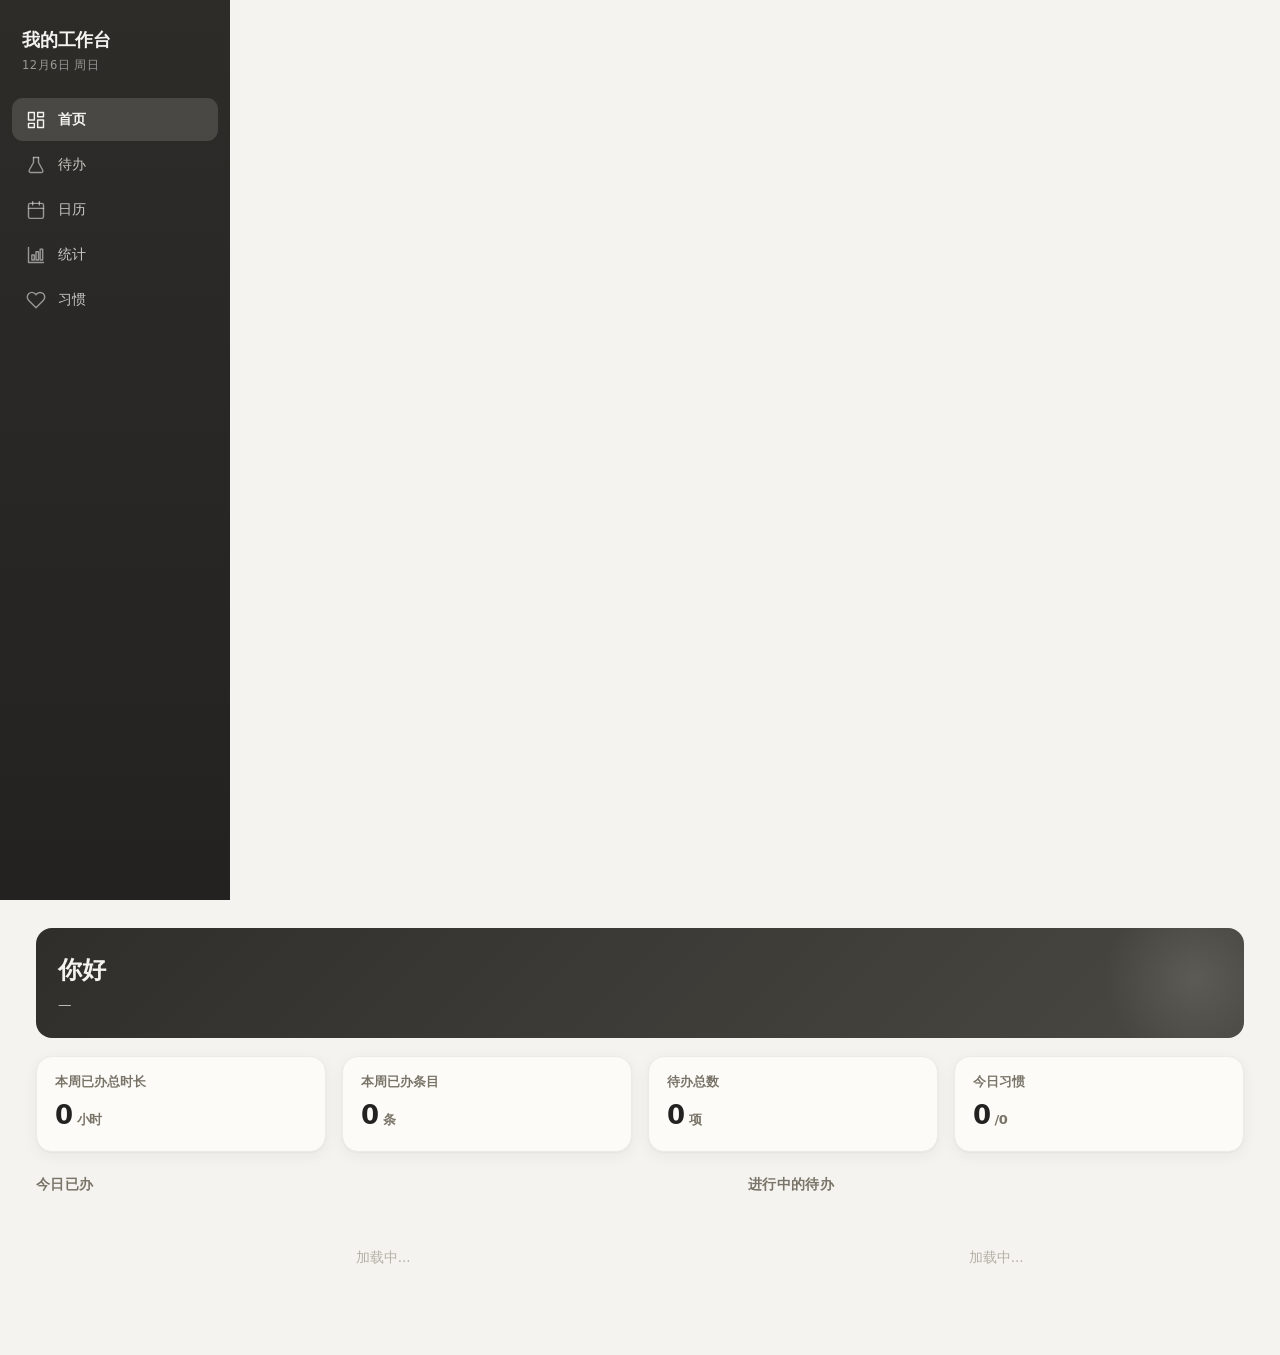
==== static/index.html @ fc443879 "feat: 个人工作台网站搭建 Co-authored-by: traeagent <traeagent@users.noreply.github.com>" ====
<!DOCTYPE html>
<html lang="zh">
<head>
<meta charset="UTF-8" />
<meta name="viewport" content="width=device-width, initial-scale=1.0, maximum-scale=1.0, user-scalable=no" />
<title>首页 · 我的工作台</title>
<link rel="stylesheet" href="style.css" />
</head>
<body>
<div class="layout" id="layout"></div>
<nav class="tabbar" id="tabbar"></nav>
<div class="main">
  <div class="greet">
    <h2 id="greet">你好</h2>
    <p id="greetSub">—</p>
  </div>
  <div class="stat-grid">
    <div class="card stat-card"><div class="label">本周已办总时长</div><div class="val" id="statWeekTime">0<small>小时</small></div></div>
    <div class="card stat-card"><div class="label">本周已办条目</div><div class="val" id="statWeekCount">0<small>条</small></div></div>
    <div class="card stat-card"><div class="label">待办总数</div><div class="val" id="statTodoTotal">0<small>项</small></div></div>
    <div class="card stat-card"><div class="label">今日习惯</div><div class="val" id="statHabitToday">0<small>/0</small></div></div>
  </div>
  <div class="dash-row">
    <div class="dash-col">
      <h3>今日已办</h3>
      <div class="mini-list" id="dashTodayDone"><div class="tree-empty">加载中...</div></div>
    </div>
    <div class="dash-col">
      <h3>进行中的待办</h3>
      <div class="mini-list" id="dashOngoing"><div class="tree-empty">加载中...</div></div>
    </div>
  </div>
</div>
<script src="common.js"></script>
<script>
document.getElementById('layout').innerHTML = renderNav('index');
document.getElementById('tabbar').innerHTML = NAV_ITEMS.map(it =>
  `<a class="tab-item ${it.id==='index'?'active':''}" href="${it.href}">${it.icon}<span>${it.label}</span></a>`
).join('');

let todos = [], dones = [], habits = [];

async function load() {
  [todos, dones, habits] = await Promise.all([API.todos(), API.dones(), API.habits()]);
  render();
}

function render() {
  const now = new Date();
  document.getElementById('greet').textContent = greeting() + '，开始今天的工作吧';
  document.getElementById('greetSub').textContent = `${now.getFullYear()}年${now.getMonth()+1}月${now.getDate()}日 · 周${['日','一','二','三','四','五','六'][now.getDay()]}`;

  const today = fmtDate(now);
  const todayDones = dones.filter(d => d.date === today);

  const ws = startOfWeek(now);
  const weekDones = dones.filter(d => {
    const dt = new Date(d.date);
    return dt >= ws && dt < new Date(ws.getTime()+7*86400000);
  });
  const weekMin = weekDones.reduce((s,d)=>s+durationMin(d.start_time,d.end_time), 0);

  document.getElementById('statWeekTime').innerHTML = `${(weekMin/60).toFixed(1)}<small>小时</small>`;
  document.getElementById('statWeekCount').innerHTML = `${weekDones.length}<small>条</small>`;
  document.getElementById('statTodoTotal').innerHTML = `${todos.length}<small>项</small>`;

  const todayHabit = habits.filter(h => {
    const r = h.records.find(r => r.date === today);
    return r && (h.type === 'check' ? r.value : r.value > 0);
  }).length;
  document.getElementById('statHabitToday').innerHTML = `${todayHabit}<small>/${habits.length}</small>`;

  const tdList = document.getElementById('dashTodayDone');
  if (todayDones.length === 0) {
    tdList.innerHTML = '<div class="tree-empty">今天还没有记录</div>';
  } else {
    tdList.innerHTML = todayDones.map(d => {
      const color = d.todo_id ? todoColor(todos, d.todo_id) : 'var(--module-3)';
      return `<div class="mini-item"><span class="dot" style="background:${color}"></span><span class="txt">${esc(d.title)}</span><span class="time">${d.start_time}-${d.end_time}</span></div>`;
    }).join('');
  }

  const ongoing = todos.filter(t => !t.done && !t.parent_id).slice(0, 6);
  const ogList = document.getElementById('dashOngoing');
  if (ongoing.length === 0) {
    ogList.innerHTML = '<div class="tree-empty">暂无进行中的待办</div>';
  } else {
    ogList.innerHTML = ongoing.map(t => {
      const mins = todoTime(todos, dones, t.id);
      const cnt = todoDoneCount(todos, dones, t.id);
      return `<div class="mini-item"><span class="dot" style="background:${todoColor(todos,t.id)}"></span><span class="txt">${esc(t.title)}</span><span class="time">${cnt}条 · ${fmtMin(mins)}</span></div>`;
    }).join('');
  }
}

load();
</script>
</body>
</html>
---- static/style.css ----
/* ============================================================
   个人工作台 · 共享样式（移动优先 + 桌面侧栏）
   ============================================================ */
:root {
  --page-bg: #f4f3f0;
  --surface-card: #fcfbf8;
  --surface-nested: #f7f6f1;
  --border: #ecebe5;
  --border-input: #e0ded6;
  --text: #232220;
  --text-secondary: #7a7468;
  --text-tertiary: #b6b1a6;
  --accent: #2f2e2b;
  --accent-muted: #efeee8;
  --on-accent: #f4f3f0;
  --module-1: #6f8f6a;
  --module-2: #5f7a99;
  --module-3: #bd8a4e;
  --module-4: #b5715a;
  --module-5: #7d7195;
  --danger: #c25d4f;
  --danger-muted: #f6ece9;
  --drawer-bg: #232220;
  --drawer-bg-top: #2d2c29;
  --drawer-text: #f4f3f0;
  --drawer-text-mute: rgba(244,243,240,.55);
  --drawer-hover: rgba(244,243,240,.08);
  --drawer-active: rgba(244,243,240,.14);
  --radius-control: 8px;
  --radius-tile: 12px;
  --radius-card: 16px;
  --radius-sheet: 22px;
  --shadow-card: 0 1px 2px rgba(35,34,32,.04), 0 4px 16px rgba(35,34,32,.05);
  --shadow-overlay: 0 10px 28px rgba(35,34,32,.12);
  --font: -apple-system, "PingFang SC", "Microsoft YaHei", system-ui, sans-serif;
  --tabbar-h: 62px;
}
* { box-sizing: border-box; margin: 0; padding: 0; }
html, body { height: 100%; }
body {
  background: var(--page-bg); color: var(--text); font-family: var(--font);
  font-size: 14px; line-height: 1.5; -webkit-font-smoothing: antialiased;
  padding-bottom: var(--tabbar-h);
}
button { font-family: inherit; cursor: pointer; border: none; background: none; color: inherit; }
input, textarea, select { font-family: inherit; font-size: 14px; color: var(--text); }
textarea { resize: vertical; }
svg { display: block; }
.hidden { display: none !important; }

/* ---------- Desktop sidebar (≥900px) ---------- */
.sidebar {
  display: none;
  background: linear-gradient(180deg, var(--drawer-bg-top), var(--drawer-bg));
  color: var(--drawer-text);
}
@media (min-width: 900px) {
  body { padding-bottom: 0; }
  .layout { display: flex; min-height: 100vh; }
  .sidebar {
    display: flex; flex-direction: column; width: 230px; flex-shrink: 0;
    position: sticky; top: 0; height: 100vh;
  }
  .main { flex: 1; min-width: 0; }
}

.brand { padding: 26px 22px 18px; }
.brand h1 { font-size: 18px; font-weight: 800; letter-spacing: -.01em; }
.brand p { font-size: 11.5px; opacity: .55; margin-top: 4px; letter-spacing: .04em; }
.nav { flex: 1; overflow-y: auto; padding: 6px 12px 16px; }
.nav-item {
  display: flex; align-items: center; gap: 12px; padding: 11px 14px; border-radius: 11px;
  cursor: pointer; font-size: 14px; font-weight: 500; color: rgba(244,243,240,.78);
  transition: background .15s; margin-bottom: 2px; text-decoration: none;
}
.nav-item:hover { background: var(--drawer-hover); }
.nav-item.active { background: var(--drawer-active); color: var(--drawer-text); font-weight: 700; }
.nav-item svg { color: var(--drawer-text-mute); flex-shrink: 0; }
.nav-item.active svg { color: var(--drawer-text); }

/* ---------- Mobile top bar ---------- */
.topbar {
  display: flex; align-items: center; padding: 14px 18px; background: var(--surface-card);
  border-bottom: 1px solid var(--border); position: sticky; top: 0; z-index: 10;
}
.topbar h1 { font-size: 17px; font-weight: 800; }
.topbar .date { margin-left: auto; font-size: 12.5px; color: var(--text-secondary); }
@media (min-width: 900px) { .topbar { display: none; } }

/* ---------- Mobile bottom tab bar ---------- */
.tabbar {
  position: fixed; bottom: 0; left: 0; right: 0; height: var(--tabbar-h);
  background: var(--surface-card); border-top: 1px solid var(--border);
  display: flex; justify-content: space-around; align-items: center; z-index: 50;
  padding-bottom: env(safe-area-inset-bottom, 0);
}
@media (min-width: 900px) { .tabbar { display: none; } }
.tab-item {
  display: flex; flex-direction: column; align-items: center; gap: 3px;
  color: var(--text-tertiary); text-decoration: none; font-size: 10.5px; font-weight: 600;
  flex: 1; padding: 8px 0;
}
.tab-item.active { color: var(--accent); }
.tab-item svg { width: 22px; height: 22px; }

/* ---------- Main content ---------- */
.main { padding: 18px 16px 24px; }
@media (min-width: 900px) { .main { padding: 28px 36px 48px; } }
.page-head { margin-bottom: 18px; }
@media (min-width: 900px) { .page-head { display: flex; align-items: baseline; justify-content: space-between; margin-bottom: 22px; } }
.page-head h2 { font-size: 22px; font-weight: 800; letter-spacing: -.02em; }
.page-head .sub { color: var(--text-secondary); font-size: 13px; margin-top: 2px; }

/* ---------- Cards & buttons ---------- */
.card { background: var(--surface-card); border: 1px solid var(--border); border-radius: var(--radius-card); box-shadow: var(--shadow-card); }
.btn {
  display: inline-flex; align-items: center; gap: 6px; padding: 9px 15px; border-radius: var(--radius-tile);
  font-size: 13.5px; font-weight: 600; border: 1px solid var(--border-input); background: var(--surface-card);
  color: var(--text); transition: background .15s;
}
.btn:hover { background: var(--surface-nested); }
.btn.primary { background: var(--accent); color: var(--on-accent); border-color: var(--accent); }
.btn.primary:hover { opacity: .92; }
.btn.ghost { background: transparent; border-color: transparent; }
.btn.ghost:hover { background: var(--surface-nested); }
.btn.danger { color: var(--danger); border-color: transparent; }
.btn.danger:hover { background: var(--danger-muted); }
.btn.sm { padding: 6px 10px; font-size: 12.5px; }
.btn.block { width: 100%; justify-content: center; }
.icon-btn {
  width: 30px; height: 30px; border-radius: 8px; display: grid; place-items: center;
  color: var(--text-secondary); transition: background .15s;
}
.icon-btn:hover { background: var(--surface-nested); color: var(--text); }

input[type="text"], input[type="number"], input[type="time"], input[type="date"], select, textarea {
  width: 100%; padding: 10px 12px; border: 1px solid var(--border-input); border-radius: var(--radius-tile);
  background: var(--surface-card); outline: none; transition: border-color .15s;
}
input:focus, textarea:focus, select:focus { border-color: var(--accent); }
textarea { min-height: 72px; line-height: 1.55; }
label { display: block; font-size: 12.5px; color: var(--text-secondary); font-weight: 600; margin-bottom: 6px; }
.field { margin-bottom: 14px; }

/* ---------- Modal ---------- */
.modal-mask {
  position: fixed; inset: 0; background: rgba(35,34,32,.42); z-index: 100;
  display: none; align-items: flex-end; justify-content: center;
}
.modal-mask.show { display: flex; animation: fade .2s ease; }
@media (min-width: 900px) { .modal-mask { align-items: center; padding: 20px; } }
.modal {
  background: var(--surface-card); border-radius: var(--radius-sheet) var(--radius-sheet) 0 0;
  box-shadow: var(--shadow-overlay); width: 100%; max-width: 560px;
  max-height: 86vh; overflow-y: auto; padding: 20px 18px 22px;
}
@media (min-width: 900px) { .modal { border-radius: var(--radius-sheet); } }
.modal h3 { font-size: 17px; font-weight: 800; margin-bottom: 16px; }
.modal-foot { display: flex; justify-content: flex-end; gap: 10px; margin-top: 8px; }
@keyframes fade { from { opacity: 0; } to { opacity: 1; } }

/* ---------- Toast ---------- */
.toast {
  position: fixed; bottom: calc(var(--tabbar-h) + 16px); left: 50%; transform: translateX(-50%);
  background: var(--accent); color: var(--on-accent); padding: 10px 18px; border-radius: var(--radius-tile);
  font-size: 13.5px; box-shadow: var(--shadow-overlay); z-index: 200; opacity: 0;
  transition: opacity .2s; pointer-events: none;
}
.toast.show { opacity: 1; }

/* ---------- Scrollbar ---------- */
::-webkit-scrollbar { width: 8px; height: 8px; }
::-webkit-scrollbar-thumb { background: var(--border-input); border-radius: 8px; }
::-webkit-scrollbar-thumb:hover { background: var(--text-tertiary); }

/* ============================================================
   DASHBOARD
   ============================================================ */
.greet {
  background: linear-gradient(135deg, var(--accent) 0%, #4a4842 100%); color: var(--on-accent);
  border-radius: var(--radius-card); padding: 24px 22px; margin-bottom: 18px; position: relative; overflow: hidden;
}
.greet::after {
  content: ""; position: absolute; right: -40px; top: -40px; width: 180px; height: 180px;
  background: radial-gradient(circle, rgba(244,243,240,.12), transparent 70%);
}
.greet h2 { font-size: 24px; font-weight: 800; }
.greet p { opacity: .7; margin-top: 6px; font-size: 13.5px; }
.stat-grid { display: grid; grid-template-columns: repeat(2, 1fr); gap: 12px; margin-bottom: 18px; }
@media (min-width: 900px) { .stat-grid { grid-template-columns: repeat(4, 1fr); gap: 16px; margin-bottom: 22px; } }
.stat-card { padding: 16px 18px; }
.stat-card .label { font-size: 12.5px; color: var(--text-secondary); font-weight: 600; }
.stat-card .val { font-size: 26px; font-weight: 800; margin-top: 4px; letter-spacing: -.02em; }
.stat-card .val small { font-size: 13px; color: var(--text-secondary); font-weight: 600; margin-left: 4px; }
.dash-row { display: flex; flex-direction: column; gap: 16px; }
@media (min-width: 900px) { .dash-row { display: grid; grid-template-columns: 1.4fr 1fr; gap: 18px; } }
.dash-col h3 { font-size: 14px; font-weight: 700; margin-bottom: 12px; color: var(--text-secondary); letter-spacing: .02em; }
.mini-list { display: flex; flex-direction: column; gap: 8px; }
.mini-item {
  display: flex; align-items: center; gap: 10px; padding: 10px 12px; border-radius: var(--radius-tile);
  background: var(--surface-nested); font-size: 13.5px;
}
.mini-item .dot { width: 8px; height: 8px; border-radius: 50%; flex-shrink: 0; }
.mini-item .time { margin-left: auto; color: var(--text-tertiary); font-size: 12px; flex-shrink: 0; }
.mini-item .txt { flex: 1; min-width: 0; overflow: hidden; text-overflow: ellipsis; white-space: nowrap; }

/* ============================================================
   TODOS (mind map tree)
   ============================================================ */
.todo-toolbar { display: flex; gap: 10px; margin-bottom: 16px; flex-wrap: wrap; }
.tree { padding: 4px 0; }
.tnode { padding: 3px 0; }
.tnode-row { display: flex; align-items: center; gap: 6px; padding: 5px 4px; border-radius: var(--radius-tile); }
.tnode-row:hover { background: var(--surface-nested); }
.caret { width: 22px; height: 22px; flex-shrink: 0; display: grid; place-items: center; border-radius: 6px; color: var(--text-tertiary); }
.caret.has-child:hover { background: var(--border); color: var(--text); cursor: pointer; }
.caret svg { transition: transform .18s; }
.caret.open svg { transform: rotate(90deg); }
.cb {
  width: 18px; height: 18px; border-radius: 6px; border: 1.5px solid var(--border-input); flex-shrink: 0;
  display: grid; place-items: center; cursor: pointer; transition: all .15s;
}
.cb:hover { border-color: var(--accent); }
.cb.checked { background: var(--module-1); border-color: var(--module-1); }
.cb.checked svg { color: #fff; }
.t-title {
  font-size: 14px; font-weight: 500; cursor: pointer; padding: 3px 5px; border-radius: 6px;
  white-space: nowrap; overflow: hidden; text-overflow: ellipsis; flex: 1; min-width: 0;
}
.t-title.done { text-decoration: line-through; color: var(--text-tertiary); }
.t-title:hover { background: var(--surface-nested); }
.t-title[contenteditable="true"] { outline: 2px solid var(--accent); background: var(--surface-card); white-space: normal; }
.t-meta { display: flex; align-items: center; gap: 5px; flex-shrink: 0; }
.chip {
  font-size: 11px; padding: 2px 7px; border-radius: 20px; background: var(--surface-nested);
  color: var(--text-secondary); font-weight: 600; white-space: nowrap;
}
.chip.time { color: var(--module-2); }
.chip.note { color: var(--module-5); }
.t-actions { display: flex; gap: 1px; opacity: 0; transition: opacity .15s; }
@media (max-width: 899px) { .t-actions { opacity: 1; } }
.tnode-row:hover .t-actions { opacity: 1; }
.tree-children { margin-left: 18px; border-left: 1.5px dashed var(--border); padding-left: 6px; }
.tree-empty { text-align: center; color: var(--text-tertiary); padding: 40px 20px; font-size: 13.5px; }

/* ============================================================
   CALENDAR
   ============================================================ */
.cal-head { display: flex; align-items: center; justify-content: space-between; margin-bottom: 14px; }
.cal-head h3 { font-size: 17px; font-weight: 800; }
.cal-nav { display: flex; gap: 6px; }
.cal-grid { display: grid; grid-template-columns: repeat(7, 1fr); gap: 3px; }
@media (min-width: 600px) { .cal-grid { gap: 6px; } }
.cal-dow { text-align: center; font-size: 11px; font-weight: 700; color: var(--text-tertiary); padding: 6px 0; }
.cal-cell {
  background: var(--surface-card); border: 1px solid var(--border); border-radius: var(--radius-control);
  min-height: 64px; padding: 4px; cursor: pointer; transition: all .15s; display: flex; flex-direction: column; gap: 2px;
}
@media (min-width: 600px) { .cal-cell { min-height: 100px; padding: 6px; gap: 3px; border-radius: var(--radius-tile); } }
.cal-cell:hover { border-color: var(--accent); box-shadow: var(--shadow-card); }
.cal-cell.other { opacity: .35; }
.cal-cell.today { border-color: var(--accent); border-width: 1.5px; }
.cal-num { font-size: 11px; font-weight: 700; color: var(--text-secondary); }
@media (min-width: 600px) { .cal-num { font-size: 12.5px; } }
.cal-cell.today .cal-num { color: var(--accent); }
.cal-block {
  font-size: 10px; padding: 1px 5px; border-radius: 4px; background: var(--surface-nested); color: var(--text);
  white-space: nowrap; overflow: hidden; text-overflow: ellipsis; border-left: 3px solid var(--module-2);
}
@media (min-width: 600px) { .cal-block { font-size: 11px; padding: 2px 6px; border-radius: 5px; } }
.cal-block.more { background: var(--surface-nested); color: var(--text-secondary); }
.cal-legend { display: flex; gap: 12px; flex-wrap: wrap; margin-top: 14px; }
.cal-legend .lg { display: flex; align-items: center; gap: 6px; font-size: 11.5px; color: var(--text-secondary); }
.cal-legend .sw { width: 10px; height: 10px; border-radius: 3px; }

/* day detail */
.day-records { display: flex; flex-direction: column; gap: 10px; margin-bottom: 16px; }
.day-rec {
  display: flex; align-items: flex-start; gap: 10px; padding: 12px; border-radius: var(--radius-tile);
  background: var(--surface-nested);
}
.day-rec .bar { width: 4px; align-self: stretch; border-radius: 4px; flex-shrink: 0; }
.day-rec .rbody { flex: 1; min-width: 0; }
.day-rec .rtitle { font-weight: 700; font-size: 14px; }
.day-rec .rmeta { font-size: 12px; color: var(--text-secondary); margin-top: 2px; }
.day-rec .rnote { font-size: 13px; color: var(--text); margin-top: 6px; white-space: pre-wrap; }

/* ============================================================
   STATISTICS
   ============================================================ */
.stat-toolbar { display: flex; align-items: center; gap: 10px; margin-bottom: 16px; flex-wrap: wrap; }
.week-total { font-size: 14px; }
.week-total b { font-size: 20px; color: var(--module-2); }
.bar-chart {
  display: grid; grid-template-columns: repeat(7, 1fr); gap: 8px; align-items: end;
  height: 140px; padding: 12px; background: var(--surface-nested); border-radius: var(--radius-card);
  margin-bottom: 18px;
}
@media (min-width: 600px) { .bar-chart { height: 160px; gap: 12px; padding: 14px; } }
.bar-col { display: flex; flex-direction: column; align-items: center; gap: 8px; height: 100%; justify-content: flex-end; }
.bar-wrap { flex: 1; width: 100%; display: flex; align-items: flex-end; justify-content: center; }
.bar {
  width: 22px; background: var(--module-2); border-radius: 5px 5px 0 0; min-height: 2px;
  transition: height .3s ease; position: relative;
}
@media (min-width: 600px) { .bar { width: 28px; border-radius: 6px 6px 0 0; } }
.bar .tv { position: absolute; top: -18px; left: 50%; transform: translateX(-50%); font-size: 10px; color: var(--text-secondary); font-weight: 600; white-space: nowrap; }
.bar-col .dl { font-size: 11px; color: var(--text-secondary); font-weight: 600; text-align: center; line-height: 1.2; }
.stat-sections { display: flex; flex-direction: column; gap: 14px; }
@media (min-width: 900px) { .stat-sections { display: grid; grid-template-columns: 1fr 1fr; gap: 18px; } }
.stat-section { padding: 16px; }
.stat-section h4 { font-size: 14px; font-weight: 700; margin-bottom: 12px; color: var(--text-secondary); }
.todo-stat-row {
  display: flex; align-items: center; gap: 10px; padding: 9px 0; border-bottom: 1px solid var(--border); cursor: pointer;
}
.todo-stat-row:last-child { border-bottom: none; }
.todo-stat-row:hover { background: var(--surface-nested); }
.todo-stat-row .ts-title { flex: 1; font-size: 13.5px; min-width: 0; overflow: hidden; text-overflow: ellipsis; white-space: nowrap; }
.todo-stat-row .ts-time { font-weight: 700; color: var(--module-2); font-size: 13px; flex-shrink: 0; }
.breakdown { margin-top: 8px; padding-left: 12px; border-left: 2px solid var(--border); display: none; flex-direction: column; gap: 8px; }
.breakdown.show { display: flex; }
.bd-item { font-size: 12.5px; padding: 4px 0; }
.bd-item .bd-date { color: var(--text-secondary); margin-right: 6px; }
.bd-item .bd-time { color: var(--module-2); font-weight: 600; }
.bd-item .bd-note { color: var(--text-secondary); margin-top: 3px; white-space: pre-wrap; }

/* ============================================================
   HABITS
   ============================================================ */
.habit-grid { display: grid; grid-template-columns: 1fr; gap: 14px; }
@media (min-width: 600px) { .habit-grid { grid-template-columns: repeat(auto-fill, minmax(280px, 1fr)); gap: 16px; } }
.habit-card { padding: 18px; }
.habit-top { display: flex; align-items: center; gap: 12px; margin-bottom: 14px; }
.habit-emoji { font-size: 28px; }
.habit-name { font-size: 15px; font-weight: 700; }
.habit-streak { font-size: 12px; color: var(--text-secondary); }
.habit-week { display: grid; grid-template-columns: repeat(7, 1fr); gap: 4px; margin-bottom: 14px; }
.hw-cell {
  aspect-ratio: 1; border-radius: 7px; display: grid; place-items: center; font-size: 10.5px;
  background: var(--surface-nested); color: var(--text-secondary); font-weight: 600;
}
.hw-cell.done { background: var(--module-1); color: #fff; }
.hw-cell.today { outline: 2px solid var(--accent); }
.habit-input { display: flex; align-items: center; gap: 10px; }
.habit-input .val { font-size: 24px; font-weight: 800; color: var(--accent); min-width: 40px; text-align: center; }
.step-btn {
  width: 36px; height: 36px; border-radius: 10px; background: var(--surface-nested); color: var(--text);
  display: grid; place-items: center; font-size: 20px; font-weight: 700; transition: background .15s;
}
.step-btn:hover { background: var(--border-input); }
.check-btn {
  width: 100%; padding: 11px; border-radius: var(--radius-tile); font-weight: 700; font-size: 14px;
  background: var(--surface-nested); color: var(--text-secondary); border: 1.5px solid transparent;
}
.check-btn.checked { background: var(--module-1); color: #fff; }
.habit-foot { display: flex; justify-content: space-between; align-items: center; margin-top: 14px; }
.del-habit { color: var(--text-tertiary); font-size: 12px; }
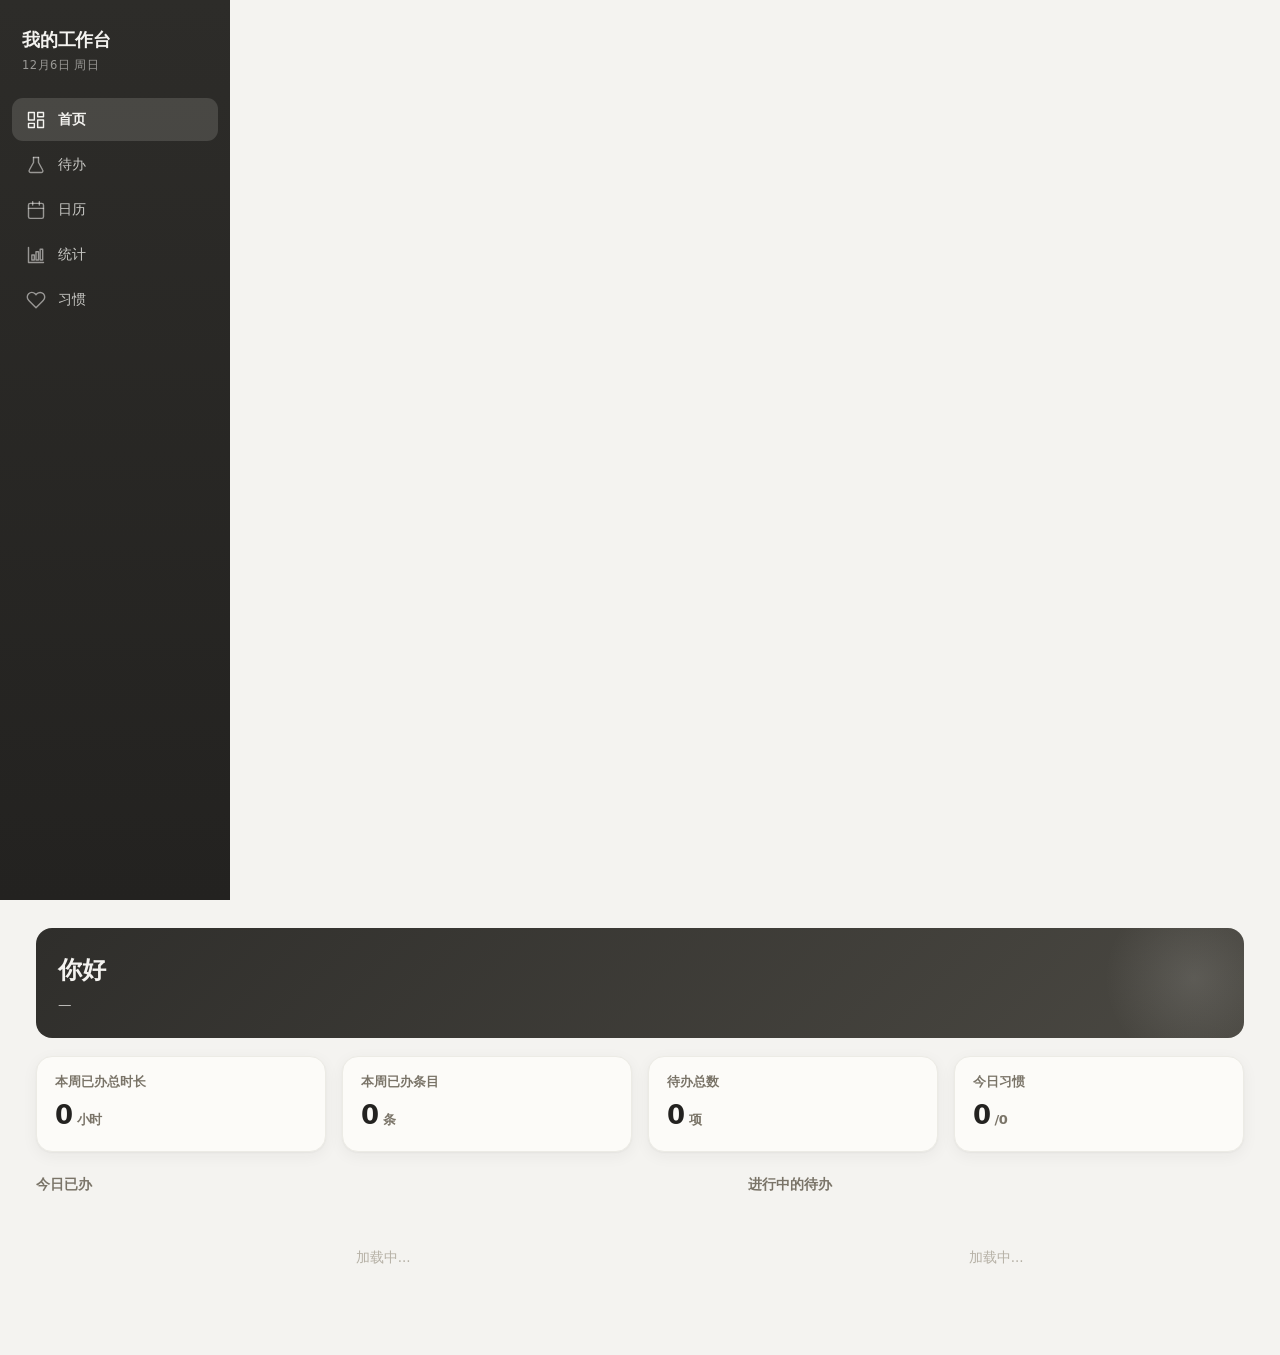
==== commit 20089449: "feat: 个人工作台网站搭建 Co-authored-by: traeagent <traeagent@users.noreply.github.com>" ====
--- a/static/index.html
+++ b/static/index.html
@@ -34,9 +34,7 @@
 <script src="common.js"></script>
 <script>
 document.getElementById('layout').innerHTML = renderNav('index');
-document.getElementById('tabbar').innerHTML = NAV_ITEMS.map(it =>
-  `<a class="tab-item ${it.id==='index'?'active':''}" href="${it.href}">${it.icon}<span>${it.label}</span></a>`
-).join('');
+document.getElementById('tabbar').innerHTML = renderTabbar('index');
 
 let todos = [], dones = [], habits = [];
 
@@ -48,21 +46,17 @@
 function render() {
   const now = new Date();
   document.getElementById('greet').textContent = greeting() + '，开始今天的工作吧';
-  document.getElementById('greetSub').textContent = `${now.getFullYear()}年${now.getMonth()+1}月${now.getDate()}日 · 周${['日','一','二','三','四','五','六'][now.getDay()]}`;
+  document.getElementById('greetSub').textContent = `${now.getFullYear()}年${now.getMonth()+1}月${now.getDate()}日 · 周${DOWS[(now.getDay()+6)%7]}`;
 
   const today = fmtDate(now);
   const todayDones = dones.filter(d => d.date === today);
-
   const ws = startOfWeek(now);
-  const weekDones = dones.filter(d => {
-    const dt = new Date(d.date);
-    return dt >= ws && dt < new Date(ws.getTime()+7*86400000);
-  });
+  const weekDones = dones.filter(d => { const dt = new Date(d.date); return dt >= ws && dt < new Date(ws.getTime()+7*86400000); });
   const weekMin = weekDones.reduce((s,d)=>s+durationMin(d.start_time,d.end_time), 0);
 
   document.getElementById('statWeekTime').innerHTML = `${(weekMin/60).toFixed(1)}<small>小时</small>`;
   document.getElementById('statWeekCount').innerHTML = `${weekDones.length}<small>条</small>`;
-  document.getElementById('statTodoTotal').innerHTML = `${todos.length}<small>项</small>`;
+  document.getElementById('statTodoTotal').innerHTML = `${todos.filter(t=>!t.is_folder).length}<small>项</small>`;
 
   const todayHabit = habits.filter(h => {
     const r = h.records.find(r => r.date === today);
@@ -71,26 +65,34 @@
   document.getElementById('statHabitToday').innerHTML = `${todayHabit}<small>/${habits.length}</small>`;
 
   const tdList = document.getElementById('dashTodayDone');
-  if (todayDones.length === 0) {
-    tdList.innerHTML = '<div class="tree-empty">今天还没有记录</div>';
-  } else {
-    tdList.innerHTML = todayDones.map(d => {
-      const color = d.todo_id ? todoColor(todos, d.todo_id) : 'var(--module-3)';
-      return `<div class="mini-item"><span class="dot" style="background:${color}"></span><span class="txt">${esc(d.title)}</span><span class="time">${d.start_time}-${d.end_time}</span></div>`;
-    }).join('');
-  }
+  tdList.innerHTML = todayDones.length === 0
+    ? '<div class="tree-empty">今天还没有记录</div>'
+    : todayDones.map(d => {
+        const t = getTodo(todos, d.todo_id);
+        const color = t ? todoColor(todos, d.todo_id) : 'var(--module-3)';
+        return `<div class="mini-item" onclick="location.href='calendar.html'"><span class="dot" style="background:${color}"></span><span class="txt">${esc(d.title)}</span><span class="time">${d.start_time ? d.start_time+'-'+d.end_time : '无时间'}</span></div>`;
+      }).join('');
 
-  const ongoing = todos.filter(t => !t.done && !t.parent_id).slice(0, 6);
+  // Show todos that are not done, not folders, with deadline soon or importance high
+  const ongoing = todos.filter(t => !t.done && !t.is_folder).sort((a,b) => {
+    const da = a.deadline ? daysUntil(a.deadline) : 999;
+    const db = b.deadline ? daysUntil(b.deadline) : 999;
+    if (da !== db) return da - db;
+    return (b.importance||0) - (a.importance||0);
+  }).slice(0, 6);
   const ogList = document.getElementById('dashOngoing');
-  if (ongoing.length === 0) {
-    ogList.innerHTML = '<div class="tree-empty">暂无进行中的待办</div>';
-  } else {
-    ogList.innerHTML = ongoing.map(t => {
-      const mins = todoTime(todos, dones, t.id);
-      const cnt = todoDoneCount(todos, dones, t.id);
-      return `<div class="mini-item"><span class="dot" style="background:${todoColor(todos,t.id)}"></span><span class="txt">${esc(t.title)}</span><span class="time">${cnt}条 · ${fmtMin(mins)}</span></div>`;
-    }).join('');
-  }
+  ogList.innerHTML = ongoing.length === 0
+    ? '<div class="tree-empty">暂无进行中的待办</div>'
+    : ongoing.map(t => {
+        const mins = todoTime(todos, dones, t.id);
+        const cnt = todoDoneCount(todos, dones, t.id);
+        const dl = t.deadline ? daysUntil(t.deadline) : null;
+        return `<div class="mini-item" onclick="location.href='todos.html'">
+          ${t.importance > 0 ? `<span class="imp-dot" data-imp="${t.importance}"></span>` : `<span class="dot" style="background:${todoColor(todos,t.id)}"></span>`}
+          <span class="txt">${esc(t.title)}</span>
+          <span class="time">${dl !== null ? (dl < 0 ? '逾期' : dl === 0 ? '今天' : dl + '天') : (cnt + '条')}</span>
+        </div>`;
+      }).join('');
 }
 
 load();
--- a/static/style.css
+++ b/static/style.css
@@ -1,10 +1,11 @@
 /* ============================================================
-   个人工作台 · 共享样式（移动优先 + 桌面侧栏）
+   个人工作台 · 共享样式 v2（宽屏 + 移动端 + 拖拽 + 详情面板）
    ============================================================ */
 :root {
   --page-bg: #f4f3f0;
   --surface-card: #fcfbf8;
   --surface-nested: #f7f6f1;
+  --surface-hover: #f0eee8;
   --border: #ecebe5;
   --border-input: #e0ded6;
   --text: #232220;
@@ -18,6 +19,10 @@
   --module-3: #bd8a4e;
   --module-4: #b5715a;
   --module-5: #7d7195;
+  --imp-1: #8ab06f;
+  --imp-2: #e0b341;
+  --imp-3: #e07b3a;
+  --imp-4: #d04a3a;
   --danger: #c25d4f;
   --danger-muted: #f6ece9;
   --drawer-bg: #232220;
@@ -34,6 +39,8 @@
   --shadow-overlay: 0 10px 28px rgba(35,34,32,.12);
   --font: -apple-system, "PingFang SC", "Microsoft YaHei", system-ui, sans-serif;
   --tabbar-h: 62px;
+  --sidebar-w: 230px;
+  --detail-w: 380px;
 }
 * { box-sizing: border-box; margin: 0; padding: 0; }
 html, body { height: 100%; }
@@ -48,22 +55,14 @@
 svg { display: block; }
 .hidden { display: none !important; }
 
-/* ---------- Desktop sidebar (≥900px) ---------- */
-.sidebar {
-  display: none;
-  background: linear-gradient(180deg, var(--drawer-bg-top), var(--drawer-bg));
-  color: var(--drawer-text);
-}
+/* ---------- Layout shell ---------- */
+.sidebar { display: none; background: linear-gradient(180deg,var(--drawer-bg-top),var(--drawer-bg)); color: var(--drawer-text); }
 @media (min-width: 900px) {
   body { padding-bottom: 0; }
   .layout { display: flex; min-height: 100vh; }
-  .sidebar {
-    display: flex; flex-direction: column; width: 230px; flex-shrink: 0;
-    position: sticky; top: 0; height: 100vh;
-  }
-  .main { flex: 1; min-width: 0; }
-}
-
+  .sidebar { display: flex; flex-direction: column; width: var(--sidebar-w); flex-shrink: 0; position: sticky; top: 0; height: 100vh; }
+  .main-wrap { flex: 1; min-width: 0; }
+}
 .brand { padding: 26px 22px 18px; }
 .brand h1 { font-size: 18px; font-weight: 800; letter-spacing: -.01em; }
 .brand p { font-size: 11.5px; opacity: .55; margin-top: 4px; letter-spacing: .04em; }
@@ -78,46 +77,26 @@
 .nav-item svg { color: var(--drawer-text-mute); flex-shrink: 0; }
 .nav-item.active svg { color: var(--drawer-text); }
 
-/* ---------- Mobile top bar ---------- */
-.topbar {
-  display: flex; align-items: center; padding: 14px 18px; background: var(--surface-card);
-  border-bottom: 1px solid var(--border); position: sticky; top: 0; z-index: 10;
-}
+.topbar { display: flex; align-items: center; padding: 14px 18px; background: var(--surface-card); border-bottom: 1px solid var(--border); position: sticky; top: 0; z-index: 10; }
 .topbar h1 { font-size: 17px; font-weight: 800; }
 .topbar .date { margin-left: auto; font-size: 12.5px; color: var(--text-secondary); }
 @media (min-width: 900px) { .topbar { display: none; } }
 
-/* ---------- Mobile bottom tab bar ---------- */
-.tabbar {
-  position: fixed; bottom: 0; left: 0; right: 0; height: var(--tabbar-h);
-  background: var(--surface-card); border-top: 1px solid var(--border);
-  display: flex; justify-content: space-around; align-items: center; z-index: 50;
-  padding-bottom: env(safe-area-inset-bottom, 0);
-}
+.tabbar { position: fixed; bottom: 0; left: 0; right: 0; height: var(--tabbar-h); background: var(--surface-card); border-top: 1px solid var(--border); display: flex; justify-content: space-around; align-items: center; z-index: 50; padding-bottom: env(safe-area-inset-bottom,0); }
 @media (min-width: 900px) { .tabbar { display: none; } }
-.tab-item {
-  display: flex; flex-direction: column; align-items: center; gap: 3px;
-  color: var(--text-tertiary); text-decoration: none; font-size: 10.5px; font-weight: 600;
-  flex: 1; padding: 8px 0;
-}
+.tab-item { display: flex; flex-direction: column; align-items: center; gap: 3px; color: var(--text-tertiary); text-decoration: none; font-size: 10.5px; font-weight: 600; flex: 1; padding: 8px 0; }
 .tab-item.active { color: var(--accent); }
 .tab-item svg { width: 22px; height: 22px; }
 
-/* ---------- Main content ---------- */
 .main { padding: 18px 16px 24px; }
-@media (min-width: 900px) { .main { padding: 28px 36px 48px; } }
-.page-head { margin-bottom: 18px; }
-@media (min-width: 900px) { .page-head { display: flex; align-items: baseline; justify-content: space-between; margin-bottom: 22px; } }
+@media (min-width: 900px) { .main { padding: 28px 36px 48px; max-width: 1600px; margin: 0 auto; } }
+.page-head { margin-bottom: 18px; display: flex; align-items: baseline; justify-content: space-between; gap: 12px; }
 .page-head h2 { font-size: 22px; font-weight: 800; letter-spacing: -.02em; }
 .page-head .sub { color: var(--text-secondary); font-size: 13px; margin-top: 2px; }
 
 /* ---------- Cards & buttons ---------- */
 .card { background: var(--surface-card); border: 1px solid var(--border); border-radius: var(--radius-card); box-shadow: var(--shadow-card); }
-.btn {
-  display: inline-flex; align-items: center; gap: 6px; padding: 9px 15px; border-radius: var(--radius-tile);
-  font-size: 13.5px; font-weight: 600; border: 1px solid var(--border-input); background: var(--surface-card);
-  color: var(--text); transition: background .15s;
-}
+.btn { display: inline-flex; align-items: center; gap: 6px; padding: 9px 15px; border-radius: var(--radius-tile); font-size: 13.5px; font-weight: 600; border: 1px solid var(--border-input); background: var(--surface-card); color: var(--text); transition: background .15s; }
 .btn:hover { background: var(--surface-nested); }
 .btn.primary { background: var(--accent); color: var(--on-accent); border-color: var(--accent); }
 .btn.primary:hover { opacity: .92; }
@@ -127,15 +106,11 @@
 .btn.danger:hover { background: var(--danger-muted); }
 .btn.sm { padding: 6px 10px; font-size: 12.5px; }
 .btn.block { width: 100%; justify-content: center; }
-.icon-btn {
-  width: 30px; height: 30px; border-radius: 8px; display: grid; place-items: center;
-  color: var(--text-secondary); transition: background .15s;
-}
+.icon-btn { width: 30px; height: 30px; border-radius: 8px; display: grid; place-items: center; color: var(--text-secondary); transition: background .15s; }
 .icon-btn:hover { background: var(--surface-nested); color: var(--text); }
 
 input[type="text"], input[type="number"], input[type="time"], input[type="date"], select, textarea {
-  width: 100%; padding: 10px 12px; border: 1px solid var(--border-input); border-radius: var(--radius-tile);
-  background: var(--surface-card); outline: none; transition: border-color .15s;
+  width: 100%; padding: 10px 12px; border: 1px solid var(--border-input); border-radius: var(--radius-tile); background: var(--surface-card); outline: none; transition: border-color .15s;
 }
 input:focus, textarea:focus, select:focus { border-color: var(--accent); }
 textarea { min-height: 72px; line-height: 1.55; }
@@ -143,30 +118,19 @@
 .field { margin-bottom: 14px; }
 
 /* ---------- Modal ---------- */
-.modal-mask {
-  position: fixed; inset: 0; background: rgba(35,34,32,.42); z-index: 100;
-  display: none; align-items: flex-end; justify-content: center;
-}
+.modal-mask { position: fixed; inset: 0; background: rgba(35,34,32,.42); z-index: 100; display: none; align-items: flex-end; justify-content: center; }
 .modal-mask.show { display: flex; animation: fade .2s ease; }
 @media (min-width: 900px) { .modal-mask { align-items: center; padding: 20px; } }
-.modal {
-  background: var(--surface-card); border-radius: var(--radius-sheet) var(--radius-sheet) 0 0;
-  box-shadow: var(--shadow-overlay); width: 100%; max-width: 560px;
-  max-height: 86vh; overflow-y: auto; padding: 20px 18px 22px;
-}
+.modal { background: var(--surface-card); border-radius: var(--radius-sheet) var(--radius-sheet) 0 0; box-shadow: var(--shadow-overlay); width: 100%; max-width: 560px; max-height: 86vh; overflow-y: auto; padding: 20px 18px 22px; }
 @media (min-width: 900px) { .modal { border-radius: var(--radius-sheet); } }
 .modal h3 { font-size: 17px; font-weight: 800; margin-bottom: 16px; }
 .modal-foot { display: flex; justify-content: flex-end; gap: 10px; margin-top: 8px; }
 @keyframes fade { from { opacity: 0; } to { opacity: 1; } }
 
 /* ---------- Toast ---------- */
-.toast {
-  position: fixed; bottom: calc(var(--tabbar-h) + 16px); left: 50%; transform: translateX(-50%);
-  background: var(--accent); color: var(--on-accent); padding: 10px 18px; border-radius: var(--radius-tile);
-  font-size: 13.5px; box-shadow: var(--shadow-overlay); z-index: 200; opacity: 0;
-  transition: opacity .2s; pointer-events: none;
-}
+.toast { position: fixed; bottom: calc(var(--tabbar-h) + 16px); left: 50%; transform: translateX(-50%); background: var(--accent); color: var(--on-accent); padding: 10px 18px; border-radius: var(--radius-tile); font-size: 13.5px; box-shadow: var(--shadow-overlay); z-index: 200; opacity: 0; transition: opacity .2s; pointer-events: none; }
 .toast.show { opacity: 1; }
+@media (min-width: 900px) { .toast { bottom: 24px; } }
 
 /* ---------- Scrollbar ---------- */
 ::-webkit-scrollbar { width: 8px; height: 8px; }
@@ -176,72 +140,105 @@
 /* ============================================================
    DASHBOARD
    ============================================================ */
-.greet {
-  background: linear-gradient(135deg, var(--accent) 0%, #4a4842 100%); color: var(--on-accent);
-  border-radius: var(--radius-card); padding: 24px 22px; margin-bottom: 18px; position: relative; overflow: hidden;
-}
-.greet::after {
-  content: ""; position: absolute; right: -40px; top: -40px; width: 180px; height: 180px;
-  background: radial-gradient(circle, rgba(244,243,240,.12), transparent 70%);
-}
+.greet { background: linear-gradient(135deg,var(--accent) 0%,#4a4842 100%); color: var(--on-accent); border-radius: var(--radius-card); padding: 24px 22px; margin-bottom: 18px; position: relative; overflow: hidden; }
+.greet::after { content: ""; position: absolute; right: -40px; top: -40px; width: 180px; height: 180px; background: radial-gradient(circle,rgba(244,243,240,.12),transparent 70%); }
 .greet h2 { font-size: 24px; font-weight: 800; }
 .greet p { opacity: .7; margin-top: 6px; font-size: 13.5px; }
-.stat-grid { display: grid; grid-template-columns: repeat(2, 1fr); gap: 12px; margin-bottom: 18px; }
-@media (min-width: 900px) { .stat-grid { grid-template-columns: repeat(4, 1fr); gap: 16px; margin-bottom: 22px; } }
+.stat-grid { display: grid; grid-template-columns: repeat(2,1fr); gap: 12px; margin-bottom: 18px; }
+@media (min-width: 900px) { .stat-grid { grid-template-columns: repeat(4,1fr); gap: 16px; margin-bottom: 22px; } }
 .stat-card { padding: 16px 18px; }
 .stat-card .label { font-size: 12.5px; color: var(--text-secondary); font-weight: 600; }
 .stat-card .val { font-size: 26px; font-weight: 800; margin-top: 4px; letter-spacing: -.02em; }
 .stat-card .val small { font-size: 13px; color: var(--text-secondary); font-weight: 600; margin-left: 4px; }
 .dash-row { display: flex; flex-direction: column; gap: 16px; }
 @media (min-width: 900px) { .dash-row { display: grid; grid-template-columns: 1.4fr 1fr; gap: 18px; } }
-.dash-col h3 { font-size: 14px; font-weight: 700; margin-bottom: 12px; color: var(--text-secondary); letter-spacing: .02em; }
+.dash-col h3 { font-size: 14px; font-weight: 700; margin-bottom: 12px; color: var(--text-secondary); }
 .mini-list { display: flex; flex-direction: column; gap: 8px; }
-.mini-item {
-  display: flex; align-items: center; gap: 10px; padding: 10px 12px; border-radius: var(--radius-tile);
-  background: var(--surface-nested); font-size: 13.5px;
-}
+.mini-item { display: flex; align-items: center; gap: 10px; padding: 10px 12px; border-radius: var(--radius-tile); background: var(--surface-nested); font-size: 13.5px; cursor: pointer; transition: background .12s; }
+.mini-item:hover { background: var(--surface-hover); }
 .mini-item .dot { width: 8px; height: 8px; border-radius: 50%; flex-shrink: 0; }
 .mini-item .time { margin-left: auto; color: var(--text-tertiary); font-size: 12px; flex-shrink: 0; }
 .mini-item .txt { flex: 1; min-width: 0; overflow: hidden; text-overflow: ellipsis; white-space: nowrap; }
-
-/* ============================================================
-   TODOS (mind map tree)
-   ============================================================ */
-.todo-toolbar { display: flex; gap: 10px; margin-bottom: 16px; flex-wrap: wrap; }
-.tree { padding: 4px 0; }
-.tnode { padding: 3px 0; }
-.tnode-row { display: flex; align-items: center; gap: 6px; padding: 5px 4px; border-radius: var(--radius-tile); }
+.tree-empty { text-align: center; color: var(--text-tertiary); padding: 40px 20px; font-size: 13.5px; }
+
+/* ============================================================
+   TODOS — split layout + drag-drop + detail panel
+   ============================================================ */
+.todo-split { display: flex; flex-direction: column; gap: 16px; }
+@media (min-width: 900px) { .todo-split { flex-direction: row; } .todo-tree-col { flex: 1; min-width: 0; } .todo-detail-col { width: var(--detail-w); flex-shrink: 0; } }
+
+.todo-toolbar { display: flex; gap: 8px; margin-bottom: 12px; flex-wrap: wrap; }
+.tree-container { padding: 8px 10px; min-height: 200px; }
+.tnode { padding: 2px 0; }
+.tnode-row {
+  display: flex; align-items: center; gap: 6px; padding: 6px 6px; border-radius: var(--radius-tile);
+  transition: background .1s; position: relative;
+}
 .tnode-row:hover { background: var(--surface-nested); }
-.caret { width: 22px; height: 22px; flex-shrink: 0; display: grid; place-items: center; border-radius: 6px; color: var(--text-tertiary); }
-.caret.has-child:hover { background: var(--border); color: var(--text); cursor: pointer; }
+.tnode-row.selected { background: var(--accent-muted); }
+.tnode-row.dragging { opacity: .4; }
+.tnode-row.drop-child { background: var(--accent-muted); outline: 2px dashed var(--accent); outline-offset: -2px; }
+.tnode-row.drop-before::before { content: ""; position: absolute; top: -2px; left: 0; right: 0; height: 3px; background: var(--accent); border-radius: 2px; }
+.tnode-row.drop-after::after { content: ""; position: absolute; bottom: -2px; left: 0; right: 0; height: 3px; background: var(--accent); border-radius: 2px; }
+
+.caret { width: 22px; height: 22px; flex-shrink: 0; display: grid; place-items: center; border-radius: 6px; color: var(--text-tertiary); cursor: pointer; }
+.caret.has-child:hover { background: var(--border); color: var(--text); }
 .caret svg { transition: transform .18s; }
 .caret.open svg { transform: rotate(90deg); }
-.cb {
-  width: 18px; height: 18px; border-radius: 6px; border: 1.5px solid var(--border-input); flex-shrink: 0;
-  display: grid; place-items: center; cursor: pointer; transition: all .15s;
-}
+.drag-handle { width: 18px; height: 18px; flex-shrink: 0; color: var(--text-tertiary); cursor: grab; opacity: 0; transition: opacity .15s; }
+.tnode-row:hover .drag-handle { opacity: .6; }
+.drag-handle:active { cursor: grabbing; opacity: 1; }
+.cb { width: 18px; height: 18px; border-radius: 6px; border: 1.5px solid var(--border-input); flex-shrink: 0; display: grid; place-items: center; cursor: pointer; transition: all .15s; }
 .cb:hover { border-color: var(--accent); }
 .cb.checked { background: var(--module-1); border-color: var(--module-1); }
 .cb.checked svg { color: #fff; }
-.t-title {
-  font-size: 14px; font-weight: 500; cursor: pointer; padding: 3px 5px; border-radius: 6px;
-  white-space: nowrap; overflow: hidden; text-overflow: ellipsis; flex: 1; min-width: 0;
-}
+.folder-icon { font-size: 16px; flex-shrink: 0; width: 22px; text-align: center; }
+.t-title { font-size: 14px; font-weight: 500; cursor: pointer; padding: 3px 5px; border-radius: 6px; white-space: nowrap; overflow: hidden; text-overflow: ellipsis; flex: 1; min-width: 0; }
 .t-title.done { text-decoration: line-through; color: var(--text-tertiary); }
 .t-title:hover { background: var(--surface-nested); }
-.t-title[contenteditable="true"] { outline: 2px solid var(--accent); background: var(--surface-card); white-space: normal; }
-.t-meta { display: flex; align-items: center; gap: 5px; flex-shrink: 0; }
-.chip {
-  font-size: 11px; padding: 2px 7px; border-radius: 20px; background: var(--surface-nested);
-  color: var(--text-secondary); font-weight: 600; white-space: nowrap;
-}
+.t-title[contenteditable="true"] { outline: 2px solid var(--accent); background: var(--surface-card); white-space: normal; overflow: visible; }
+.t-meta { display: flex; align-items: center; gap: 4px; flex-shrink: 0; }
+.chip { font-size: 11px; padding: 2px 7px; border-radius: 20px; background: var(--surface-nested); color: var(--text-secondary); font-weight: 600; white-space: nowrap; }
 .chip.time { color: var(--module-2); }
 .chip.note { color: var(--module-5); }
+.chip.dl { color: var(--imp-3); }
+.chip.dl.overdue { color: var(--imp-4); background: var(--danger-muted); }
+.imp-dot { width: 8px; height: 8px; border-radius: 50%; flex-shrink: 0; }
+.imp-dot[data-imp="1"] { background: var(--imp-1); }
+.imp-dot[data-imp="2"] { background: var(--imp-2); }
+.imp-dot[data-imp="3"] { background: var(--imp-3); }
+.imp-dot[data-imp="4"] { background: var(--imp-4); }
 .t-actions { display: flex; gap: 1px; opacity: 0; transition: opacity .15s; }
 @media (max-width: 899px) { .t-actions { opacity: 1; } }
 .tnode-row:hover .t-actions { opacity: 1; }
-.tree-children { margin-left: 18px; border-left: 1.5px dashed var(--border); padding-left: 6px; }
-.tree-empty { text-align: center; color: var(--text-tertiary); padding: 40px 20px; font-size: 13.5px; }
+.tree-children { margin-left: 22px; border-left: 1.5px dashed var(--border); padding-left: 4px; }
+
+/* Detail panel */
+.detail-panel { background: var(--surface-card); border: 1px solid var(--border); border-radius: var(--radius-card); box-shadow: var(--shadow-card); overflow: hidden; }
+@media (min-width: 900px) { .detail-panel { position: sticky; top: 28px; max-height: calc(100vh - 56px); overflow-y: auto; } }
+.detail-empty { padding: 48px 24px; text-align: center; color: var(--text-tertiary); font-size: 13.5px; }
+.detail-empty svg { margin: 0 auto 12px; color: var(--text-tertiary); }
+.detail-head { padding: 18px 18px 14px; border-bottom: 1px solid var(--border); }
+.detail-head .dh-top { display: flex; align-items: center; gap: 8px; margin-bottom: 8px; }
+.detail-head .dh-title { font-size: 17px; font-weight: 800; flex: 1; }
+.detail-body { padding: 16px 18px; }
+.imp-selector { display: flex; gap: 6px; }
+.imp-btn { padding: 5px 12px; border-radius: 20px; font-size: 12px; font-weight: 600; border: 1.5px solid var(--border-input); background: var(--surface-card); color: var(--text-secondary); transition: all .12s; }
+.imp-btn[data-imp="1"].active { border-color: var(--imp-1); background: var(--imp-1); color: #fff; }
+.imp-btn[data-imp="2"].active { border-color: var(--imp-2); background: var(--imp-2); color: #fff; }
+.imp-btn[data-imp="3"].active { border-color: var(--imp-3); background: var(--imp-3); color: #fff; }
+.imp-btn[data-imp="4"].active { border-color: var(--imp-4); background: var(--imp-4); color: #fff; }
+.detail-section { margin-bottom: 16px; }
+.detail-section:last-child { margin-bottom: 0; }
+.detail-section h4 { font-size: 12.5px; font-weight: 700; color: var(--text-secondary); margin-bottom: 8px; letter-spacing: .02em; }
+.timeline { display: flex; flex-direction: column; gap: 10px; }
+.timeline-item { display: flex; gap: 10px; padding: 10px; border-radius: var(--radius-tile); background: var(--surface-nested); }
+.timeline-item .ti-date { font-size: 11px; color: var(--text-secondary); font-weight: 600; white-space: nowrap; flex-shrink: 0; min-width: 48px; }
+.timeline-item .ti-body { flex: 1; min-width: 0; }
+.timeline-item .ti-title { font-size: 13.5px; font-weight: 600; }
+.timeline-item .ti-time { font-size: 11.5px; color: var(--text-secondary); }
+.timeline-item .ti-note { font-size: 12.5px; color: var(--text-secondary); margin-top: 4px; white-space: pre-wrap; }
+.detail-total { display: flex; align-items: center; gap: 8px; padding: 10px 12px; border-radius: var(--radius-tile); background: var(--accent-muted); font-size: 13px; font-weight: 600; }
 
 /* ============================================================
    CALENDAR
@@ -249,41 +246,38 @@
 .cal-head { display: flex; align-items: center; justify-content: space-between; margin-bottom: 14px; }
 .cal-head h3 { font-size: 17px; font-weight: 800; }
 .cal-nav { display: flex; gap: 6px; }
-.cal-grid { display: grid; grid-template-columns: repeat(7, 1fr); gap: 3px; }
-@media (min-width: 600px) { .cal-grid { gap: 6px; } }
+.cal-grid { display: grid; grid-template-columns: repeat(7,1fr); gap: 3px; }
+@media (min-width: 600px) { .cal-grid { gap: 5px; } }
 .cal-dow { text-align: center; font-size: 11px; font-weight: 700; color: var(--text-tertiary); padding: 6px 0; }
-.cal-cell {
-  background: var(--surface-card); border: 1px solid var(--border); border-radius: var(--radius-control);
-  min-height: 64px; padding: 4px; cursor: pointer; transition: all .15s; display: flex; flex-direction: column; gap: 2px;
-}
-@media (min-width: 600px) { .cal-cell { min-height: 100px; padding: 6px; gap: 3px; border-radius: var(--radius-tile); } }
+.cal-cell { background: var(--surface-card); border: 1px solid var(--border); border-radius: var(--radius-control); min-height: 72px; padding: 4px; cursor: pointer; transition: all .12s; display: flex; flex-direction: column; gap: 2px; overflow: hidden; }
+@media (min-width: 600px) { .cal-cell { min-height: 108px; padding: 6px; gap: 3px; border-radius: var(--radius-tile); } }
+@media (min-width: 900px) { .cal-cell { min-height: 120px; } }
 .cal-cell:hover { border-color: var(--accent); box-shadow: var(--shadow-card); }
 .cal-cell.other { opacity: .35; }
 .cal-cell.today { border-color: var(--accent); border-width: 1.5px; }
+.cal-cell.drop-target { outline: 2px dashed var(--accent); outline-offset: -2px; background: var(--accent-muted); }
 .cal-num { font-size: 11px; font-weight: 700; color: var(--text-secondary); }
 @media (min-width: 600px) { .cal-num { font-size: 12.5px; } }
 .cal-cell.today .cal-num { color: var(--accent); }
-.cal-block {
-  font-size: 10px; padding: 1px 5px; border-radius: 4px; background: var(--surface-nested); color: var(--text);
-  white-space: nowrap; overflow: hidden; text-overflow: ellipsis; border-left: 3px solid var(--module-2);
-}
+.cal-block { font-size: 10px; padding: 1px 5px; border-radius: 4px; background: var(--surface-nested); color: var(--text); white-space: nowrap; overflow: hidden; text-overflow: ellipsis; border-left: 3px solid var(--module-2); cursor: grab; }
 @media (min-width: 600px) { .cal-block { font-size: 11px; padding: 2px 6px; border-radius: 5px; } }
-.cal-block.more { background: var(--surface-nested); color: var(--text-secondary); }
+.cal-block:hover { background: var(--surface-hover); }
+.cal-block.dragging { opacity: .4; }
+.cal-block.no-time { border-left-style: dashed; }
+.cal-block.more { cursor: pointer; background: var(--surface-nested); color: var(--text-secondary); border-left: none; }
 .cal-legend { display: flex; gap: 12px; flex-wrap: wrap; margin-top: 14px; }
 .cal-legend .lg { display: flex; align-items: center; gap: 6px; font-size: 11.5px; color: var(--text-secondary); }
 .cal-legend .sw { width: 10px; height: 10px; border-radius: 3px; }
 
-/* day detail */
-.day-records { display: flex; flex-direction: column; gap: 10px; margin-bottom: 16px; }
-.day-rec {
-  display: flex; align-items: flex-start; gap: 10px; padding: 12px; border-radius: var(--radius-tile);
-  background: var(--surface-nested);
-}
-.day-rec .bar { width: 4px; align-self: stretch; border-radius: 4px; flex-shrink: 0; }
-.day-rec .rbody { flex: 1; min-width: 0; }
-.day-rec .rtitle { font-weight: 700; font-size: 14px; }
-.day-rec .rmeta { font-size: 12px; color: var(--text-secondary); margin-top: 2px; }
-.day-rec .rnote { font-size: 13px; color: var(--text); margin-top: 6px; white-space: pre-wrap; }
+/* Autocomplete */
+.ac-wrap { position: relative; }
+.ac-list { position: absolute; top: 100%; left: 0; right: 0; z-index: 50; background: var(--surface-card); border: 1px solid var(--border-input); border-radius: var(--radius-tile); box-shadow: var(--shadow-overlay); max-height: 200px; overflow-y: auto; display: none; margin-top: 2px; }
+.ac-list.show { display: block; }
+.ac-item { padding: 9px 12px; font-size: 13.5px; cursor: pointer; border-bottom: 1px solid var(--border); display: flex; align-items: center; gap: 8px; }
+.ac-item:last-child { border-bottom: none; }
+.ac-item:hover, .ac-item.highlight { background: var(--surface-nested); }
+.ac-item .ac-folder { font-size: 11px; color: var(--text-tertiary); }
+.ac-item.create { color: var(--module-2); font-weight: 600; }
 
 /* ============================================================
    STATISTICS
@@ -291,18 +285,11 @@
 .stat-toolbar { display: flex; align-items: center; gap: 10px; margin-bottom: 16px; flex-wrap: wrap; }
 .week-total { font-size: 14px; }
 .week-total b { font-size: 20px; color: var(--module-2); }
-.bar-chart {
-  display: grid; grid-template-columns: repeat(7, 1fr); gap: 8px; align-items: end;
-  height: 140px; padding: 12px; background: var(--surface-nested); border-radius: var(--radius-card);
-  margin-bottom: 18px;
-}
+.bar-chart { display: grid; grid-template-columns: repeat(7,1fr); gap: 8px; align-items: end; height: 140px; padding: 12px; background: var(--surface-nested); border-radius: var(--radius-card); margin-bottom: 18px; }
 @media (min-width: 600px) { .bar-chart { height: 160px; gap: 12px; padding: 14px; } }
 .bar-col { display: flex; flex-direction: column; align-items: center; gap: 8px; height: 100%; justify-content: flex-end; }
 .bar-wrap { flex: 1; width: 100%; display: flex; align-items: flex-end; justify-content: center; }
-.bar {
-  width: 22px; background: var(--module-2); border-radius: 5px 5px 0 0; min-height: 2px;
-  transition: height .3s ease; position: relative;
-}
+.bar { width: 22px; background: var(--module-2); border-radius: 5px 5px 0 0; min-height: 2px; transition: height .3s ease; position: relative; }
 @media (min-width: 600px) { .bar { width: 28px; border-radius: 6px 6px 0 0; } }
 .bar .tv { position: absolute; top: -18px; left: 50%; transform: translateX(-50%); font-size: 10px; color: var(--text-secondary); font-weight: 600; white-space: nowrap; }
 .bar-col .dl { font-size: 11px; color: var(--text-secondary); font-weight: 600; text-align: center; line-height: 1.2; }
@@ -310,9 +297,7 @@
 @media (min-width: 900px) { .stat-sections { display: grid; grid-template-columns: 1fr 1fr; gap: 18px; } }
 .stat-section { padding: 16px; }
 .stat-section h4 { font-size: 14px; font-weight: 700; margin-bottom: 12px; color: var(--text-secondary); }
-.todo-stat-row {
-  display: flex; align-items: center; gap: 10px; padding: 9px 0; border-bottom: 1px solid var(--border); cursor: pointer;
-}
+.todo-stat-row { display: flex; align-items: center; gap: 10px; padding: 9px 0; border-bottom: 1px solid var(--border); cursor: pointer; }
 .todo-stat-row:last-child { border-bottom: none; }
 .todo-stat-row:hover { background: var(--surface-nested); }
 .todo-stat-row .ts-title { flex: 1; font-size: 13.5px; min-width: 0; overflow: hidden; text-overflow: ellipsis; white-space: nowrap; }
@@ -328,30 +313,21 @@
    HABITS
    ============================================================ */
 .habit-grid { display: grid; grid-template-columns: 1fr; gap: 14px; }
-@media (min-width: 600px) { .habit-grid { grid-template-columns: repeat(auto-fill, minmax(280px, 1fr)); gap: 16px; } }
+@media (min-width: 600px) { .habit-grid { grid-template-columns: repeat(auto-fill,minmax(280px,1fr)); gap: 16px; } }
 .habit-card { padding: 18px; }
 .habit-top { display: flex; align-items: center; gap: 12px; margin-bottom: 14px; }
 .habit-emoji { font-size: 28px; }
 .habit-name { font-size: 15px; font-weight: 700; }
 .habit-streak { font-size: 12px; color: var(--text-secondary); }
-.habit-week { display: grid; grid-template-columns: repeat(7, 1fr); gap: 4px; margin-bottom: 14px; }
-.hw-cell {
-  aspect-ratio: 1; border-radius: 7px; display: grid; place-items: center; font-size: 10.5px;
-  background: var(--surface-nested); color: var(--text-secondary); font-weight: 600;
-}
+.habit-week { display: grid; grid-template-columns: repeat(7,1fr); gap: 4px; margin-bottom: 14px; }
+.hw-cell { aspect-ratio: 1; border-radius: 7px; display: grid; place-items: center; font-size: 10.5px; background: var(--surface-nested); color: var(--text-secondary); font-weight: 600; }
 .hw-cell.done { background: var(--module-1); color: #fff; }
 .hw-cell.today { outline: 2px solid var(--accent); }
 .habit-input { display: flex; align-items: center; gap: 10px; }
 .habit-input .val { font-size: 24px; font-weight: 800; color: var(--accent); min-width: 40px; text-align: center; }
-.step-btn {
-  width: 36px; height: 36px; border-radius: 10px; background: var(--surface-nested); color: var(--text);
-  display: grid; place-items: center; font-size: 20px; font-weight: 700; transition: background .15s;
-}
+.step-btn { width: 36px; height: 36px; border-radius: 10px; background: var(--surface-nested); color: var(--text); display: grid; place-items: center; font-size: 20px; font-weight: 700; transition: background .15s; }
 .step-btn:hover { background: var(--border-input); }
-.check-btn {
-  width: 100%; padding: 11px; border-radius: var(--radius-tile); font-weight: 700; font-size: 14px;
-  background: var(--surface-nested); color: var(--text-secondary); border: 1.5px solid transparent;
-}
+.check-btn { width: 100%; padding: 11px; border-radius: var(--radius-tile); font-weight: 700; font-size: 14px; background: var(--surface-nested); color: var(--text-secondary); border: 1.5px solid transparent; }
 .check-btn.checked { background: var(--module-1); color: #fff; }
 .habit-foot { display: flex; justify-content: space-between; align-items: center; margin-top: 14px; }
 .del-habit { color: var(--text-tertiary); font-size: 12px; }
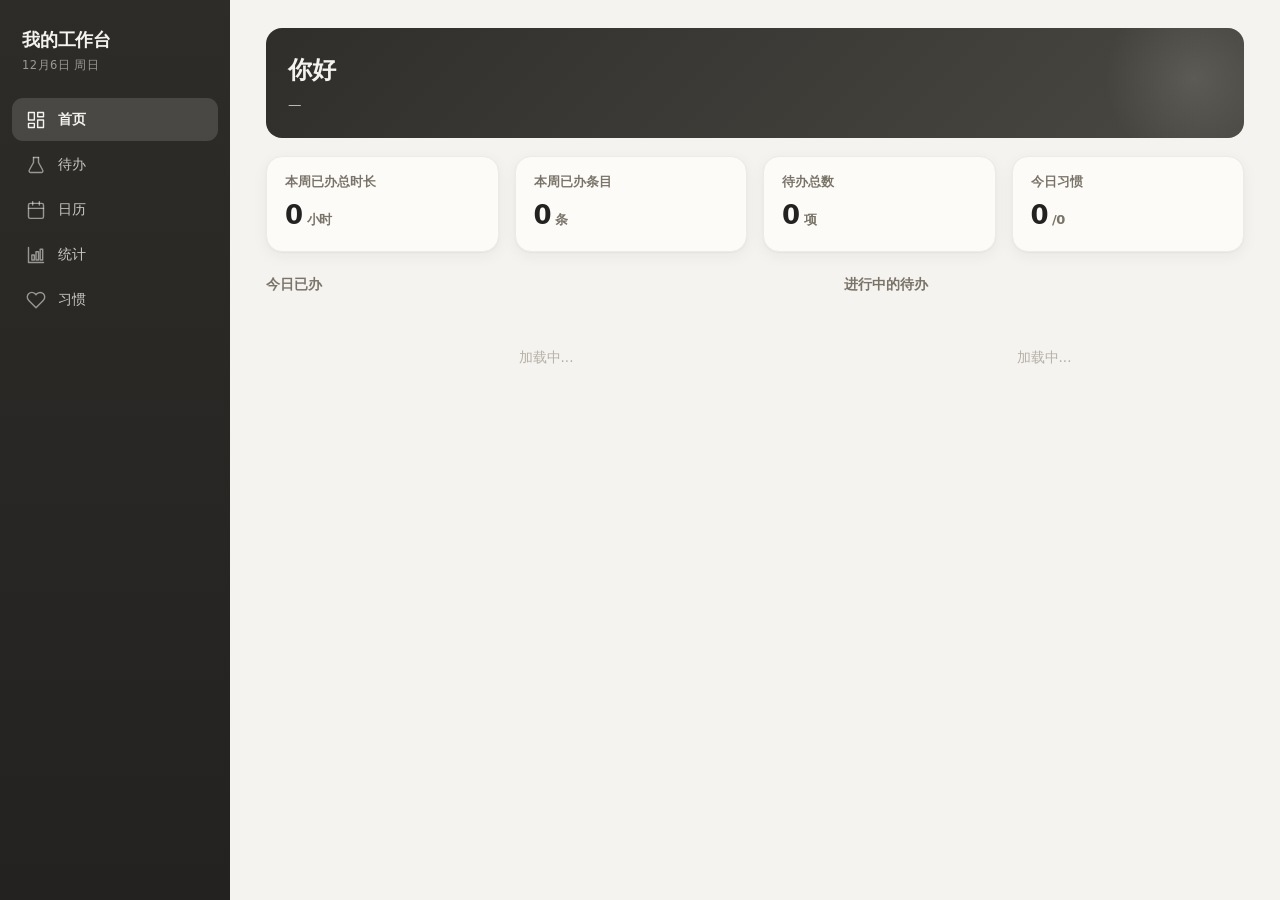
==== commit 4d88688f: "feat: 个人工作台网站搭建 Co-authored-by: traeagent <traeagent@users.noreply.github.com>" ====
--- a/static/index.html
+++ b/static/index.html
@@ -7,9 +7,11 @@
 <link rel="stylesheet" href="style.css" />
 </head>
 <body>
-<div class="layout" id="layout"></div>
-<nav class="tabbar" id="tabbar"></nav>
-<div class="main">
+<div class="layout">
+  <aside class="sidebar" id="sidebar"></aside>
+  <div class="main-wrap">
+    <div class="topbar" id="topbar"></div>
+    <div class="main">
   <div class="greet">
     <h2 id="greet">你好</h2>
     <p id="greetSub">—</p>
@@ -30,10 +32,14 @@
       <div class="mini-list" id="dashOngoing"><div class="tree-empty">加载中...</div></div>
     </div>
   </div>
+    </div>
+  </div>
 </div>
+<nav class="tabbar" id="tabbar"></nav>
 <script src="common.js"></script>
 <script>
-document.getElementById('layout').innerHTML = renderNav('index');
+document.getElementById('sidebar').innerHTML = renderSidebar('index');
+document.getElementById('topbar').innerHTML = renderTopbar();
 document.getElementById('tabbar').innerHTML = renderTabbar('index');
 
 let todos = [], dones = [], habits = [];
@@ -88,7 +94,7 @@
         const cnt = todoDoneCount(todos, dones, t.id);
         const dl = t.deadline ? daysUntil(t.deadline) : null;
         return `<div class="mini-item" onclick="location.href='todos.html'">
-          ${t.importance > 0 ? `<span class="imp-dot" data-imp="${t.importance}"></span>` : `<span class="dot" style="background:${todoColor(todos,t.id)}"></span>`}
+          ${t.importance > 0 ? impHtml(t.importance) : `<span class="dot" style="background:${todoColor(todos,t.id)}"></span>`}
           <span class="txt">${esc(t.title)}</span>
           <span class="time">${dl !== null ? (dl < 0 ? '逾期' : dl === 0 ? '今天' : dl + '天') : (cnt + '条')}</span>
         </div>`;
--- a/static/style.css
+++ b/static/style.css
@@ -197,20 +197,23 @@
 .t-title.done { text-decoration: line-through; color: var(--text-tertiary); }
 .t-title:hover { background: var(--surface-nested); }
 .t-title[contenteditable="true"] { outline: 2px solid var(--accent); background: var(--surface-card); white-space: normal; overflow: visible; }
-.t-meta { display: flex; align-items: center; gap: 4px; flex-shrink: 0; }
-.chip { font-size: 11px; padding: 2px 7px; border-radius: 20px; background: var(--surface-nested); color: var(--text-secondary); font-weight: 600; white-space: nowrap; }
-.chip.time { color: var(--module-2); }
-.chip.note { color: var(--module-5); }
-.chip.dl { color: var(--imp-3); }
-.chip.dl.overdue { color: var(--imp-4); background: var(--danger-muted); }
-.imp-dot { width: 8px; height: 8px; border-radius: 50%; flex-shrink: 0; }
-.imp-dot[data-imp="1"] { background: var(--imp-1); }
-.imp-dot[data-imp="2"] { background: var(--imp-2); }
-.imp-dot[data-imp="3"] { background: var(--imp-3); }
-.imp-dot[data-imp="4"] { background: var(--imp-4); }
-.t-actions { display: flex; gap: 1px; opacity: 0; transition: opacity .15s; }
-@media (max-width: 899px) { .t-actions { opacity: 1; } }
-.tnode-row:hover .t-actions { opacity: 1; }
+.imp-icon { font-size: 13px; font-weight: 800; font-style: italic; letter-spacing: -1.5px; flex-shrink: 0; min-width: 18px; text-align: center; user-select: none; }
+.imp-1 { color: var(--imp-1); }
+.imp-2 { color: var(--imp-2); }
+.imp-3 { color: var(--imp-3); }
+.t-deadline { font-size: 12px; color: var(--text-secondary); flex-shrink: 0; white-space: nowrap; }
+.t-deadline.overdue { color: var(--imp-4); font-weight: 600; }
+.t-deadline.today { color: var(--imp-3); font-weight: 600; }
+.menu-wrap { position: relative; flex-shrink: 0; }
+.menu-btn { width: 28px; height: 28px; border-radius: 7px; display: grid; place-items: center; color: var(--text-tertiary); cursor: pointer; transition: all .12s; opacity: 0; }
+@media (max-width: 899px) { .menu-btn { opacity: .5; } }
+.tnode-row:hover .menu-btn { opacity: 1; }
+.menu-btn:hover { background: var(--surface-nested); color: var(--text); }
+.menu-dropdown { position: absolute; right: 0; top: calc(100% + 4px); background: var(--surface-card); border: 1px solid var(--border-input); border-radius: var(--radius-tile); box-shadow: var(--shadow-overlay); z-index: 40; min-width: 150px; display: none; overflow: hidden; padding: 4px 0; }
+.menu-dropdown.show { display: block; animation: fade .12s ease; }
+.menu-item { padding: 9px 14px; font-size: 13.5px; cursor: pointer; display: flex; align-items: center; gap: 8px; white-space: nowrap; }
+.menu-item:hover { background: var(--surface-nested); }
+.menu-item.danger { color: var(--danger); }
 .tree-children { margin-left: 22px; border-left: 1.5px dashed var(--border); padding-left: 4px; }
 
 /* Detail panel */
@@ -224,10 +227,10 @@
 .detail-body { padding: 16px 18px; }
 .imp-selector { display: flex; gap: 6px; }
 .imp-btn { padding: 5px 12px; border-radius: 20px; font-size: 12px; font-weight: 600; border: 1.5px solid var(--border-input); background: var(--surface-card); color: var(--text-secondary); transition: all .12s; }
+.imp-btn[data-imp="0"].active { border-color: var(--text-tertiary); background: var(--text-tertiary); color: #fff; }
 .imp-btn[data-imp="1"].active { border-color: var(--imp-1); background: var(--imp-1); color: #fff; }
 .imp-btn[data-imp="2"].active { border-color: var(--imp-2); background: var(--imp-2); color: #fff; }
 .imp-btn[data-imp="3"].active { border-color: var(--imp-3); background: var(--imp-3); color: #fff; }
-.imp-btn[data-imp="4"].active { border-color: var(--imp-4); background: var(--imp-4); color: #fff; }
 .detail-section { margin-bottom: 16px; }
 .detail-section:last-child { margin-bottom: 0; }
 .detail-section h4 { font-size: 12.5px; font-weight: 700; color: var(--text-secondary); margin-bottom: 8px; letter-spacing: .02em; }
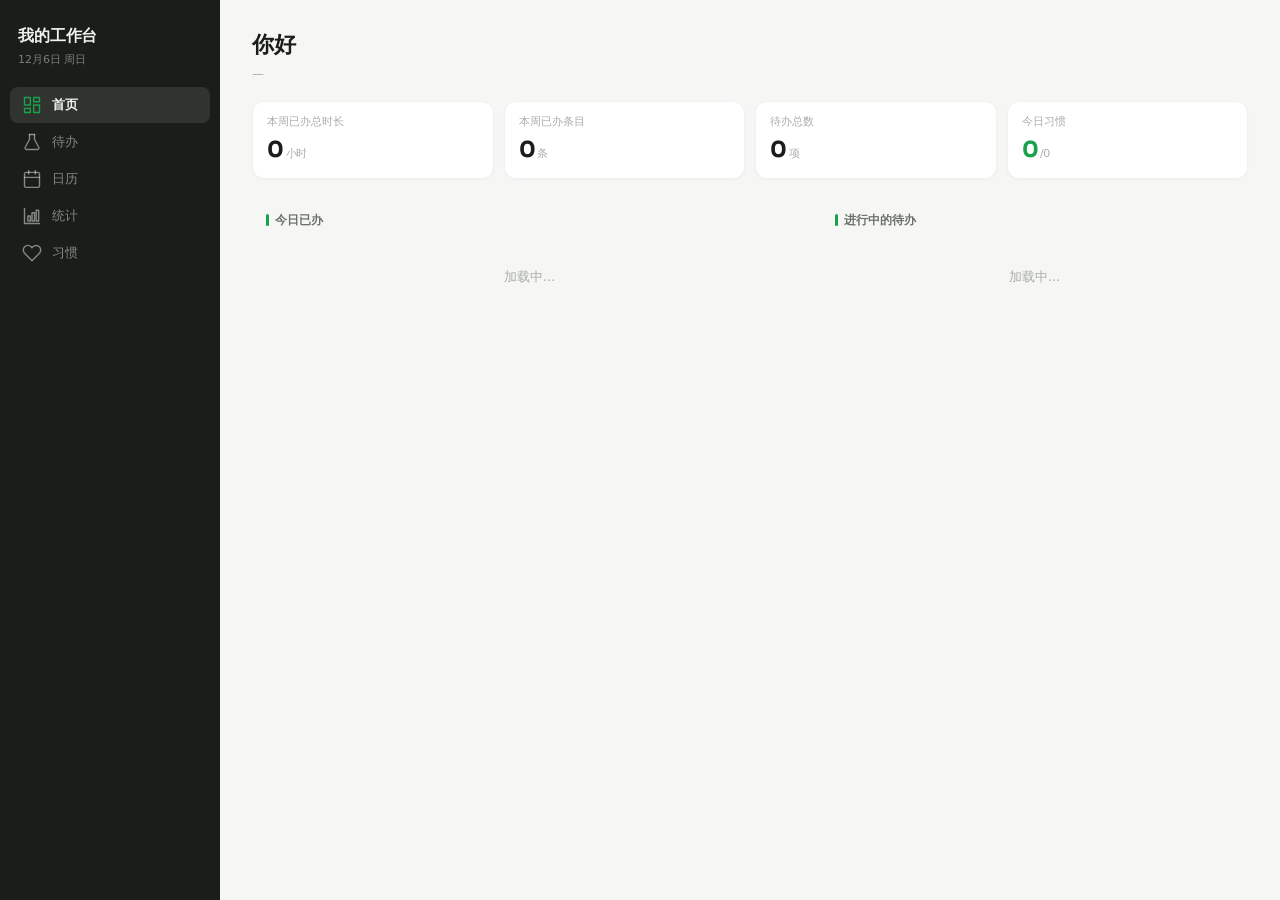
==== commit d8374d96: "feat: 优化UI界面和交互 Co-authored-by: traeagent <traeagent@users.noreply.github.com>" ====
--- a/static/index.html
+++ b/static/index.html
@@ -20,7 +20,7 @@
     <div class="card stat-card"><div class="label">本周已办总时长</div><div class="val" id="statWeekTime">0<small>小时</small></div></div>
     <div class="card stat-card"><div class="label">本周已办条目</div><div class="val" id="statWeekCount">0<small>条</small></div></div>
     <div class="card stat-card"><div class="label">待办总数</div><div class="val" id="statTodoTotal">0<small>项</small></div></div>
-    <div class="card stat-card"><div class="label">今日习惯</div><div class="val" id="statHabitToday">0<small>/0</small></div></div>
+    <div class="card stat-card accent"><div class="label">今日习惯</div><div class="val" id="statHabitToday">0<small>/0</small></div></div>
   </div>
   <div class="dash-row">
     <div class="dash-col">
@@ -51,7 +51,7 @@
 
 function render() {
   const now = new Date();
-  document.getElementById('greet').textContent = greeting() + '，开始今天的工作吧';
+  document.getElementById('greet').innerHTML = greeting() + '，<span class="hl">开始今天的工作吧</span>';
   document.getElementById('greetSub').textContent = `${now.getFullYear()}年${now.getMonth()+1}月${now.getDate()}日 · 周${DOWS[(now.getDay()+6)%7]}`;
 
   const today = fmtDate(now);
@@ -92,11 +92,11 @@
     : ongoing.map(t => {
         const mins = todoTime(todos, dones, t.id);
         const cnt = todoDoneCount(todos, dones, t.id);
-        const dl = t.deadline ? daysUntil(t.deadline) : null;
+        const dl = t.deadline ? fmtDeadline(t.deadline) : null;
         return `<div class="mini-item" onclick="location.href='todos.html'">
           ${t.importance > 0 ? impHtml(t.importance) : `<span class="dot" style="background:${todoColor(todos,t.id)}"></span>`}
           <span class="txt">${esc(t.title)}</span>
-          <span class="time">${dl !== null ? (dl < 0 ? '逾期' : dl === 0 ? '今天' : dl + '天') : (cnt + '条')}</span>
+          <span class="time">${dl ? dl.text : (cnt + '条')}</span>
         </div>`;
       }).join('');
 }
--- a/static/style.css
+++ b/static/style.css
@@ -1,336 +1,481 @@
 /* ============================================================
-   个人工作台 · 共享样式 v2（宽屏 + 移动端 + 拖拽 + 详情面板）
+   个人工作台 · 极简风 · 绿色点缀
+   Minimalist: clean white surfaces, muted palette,
+   green used only as small accents. Compact spacing.
    ============================================================ */
 :root {
-  --page-bg: #f4f3f0;
-  --surface-card: #fcfbf8;
-  --surface-nested: #f7f6f1;
-  --surface-hover: #f0eee8;
-  --border: #ecebe5;
-  --border-input: #e0ded6;
-  --text: #232220;
-  --text-secondary: #7a7468;
-  --text-tertiary: #b6b1a6;
-  --accent: #2f2e2b;
-  --accent-muted: #efeee8;
-  --on-accent: #f4f3f0;
-  --module-1: #6f8f6a;
-  --module-2: #5f7a99;
-  --module-3: #bd8a4e;
-  --module-4: #b5715a;
-  --module-5: #7d7195;
-  --imp-1: #8ab06f;
-  --imp-2: #e0b341;
-  --imp-3: #e07b3a;
-  --imp-4: #d04a3a;
-  --danger: #c25d4f;
-  --danger-muted: #f6ece9;
-  --drawer-bg: #232220;
-  --drawer-bg-top: #2d2c29;
-  --drawer-text: #f4f3f0;
-  --drawer-text-mute: rgba(244,243,240,.55);
-  --drawer-hover: rgba(244,243,240,.08);
-  --drawer-active: rgba(244,243,240,.14);
-  --radius-control: 8px;
-  --radius-tile: 12px;
-  --radius-card: 16px;
-  --radius-sheet: 22px;
-  --shadow-card: 0 1px 2px rgba(35,34,32,.04), 0 4px 16px rgba(35,34,32,.05);
-  --shadow-overlay: 0 10px 28px rgba(35,34,32,.12);
-  --font: -apple-system, "PingFang SC", "Microsoft YaHei", system-ui, sans-serif;
-  --tabbar-h: 62px;
-  --sidebar-w: 230px;
-  --detail-w: 380px;
+  --bg: #f6f7f5;
+  --surface: #ffffff;
+  --surface-2: #f3f5f3;
+  --surface-hover: #edeef0;
+  --border: #e5e8e5;
+  --border-2: #f0f2f0;
+
+  --text: #1a1d1a;
+  --text-2: #6b726b;
+  --text-3: #a8aea8;
+
+  --accent: #16a34a;
+  --accent-d: #15803d;
+  --accent-soft: #ecfdf5;
+  --on-accent: #fff;
+
+  --danger: #dc2626;
+  --danger-soft: #fef2f2;
+
+  --drawer-bg: #1a1d1a;
+  --drawer-bg-top: #25292a;
+  --drawer-text: #f0f2f0;
+  --drawer-mute: rgba(240,242,240,.5);
+  --drawer-hover: rgba(240,242,240,.07);
+  --drawer-active: rgba(240,242,240,.1);
+
+  --radius-sm: 8px;
+  --radius: 12px;
+  --radius-lg: 16px;
+  --radius-sheet: 20px;
+
+  --shadow: 0 1px 2px rgba(0,0,0,.03);
+  --shadow-md: 0 2px 8px rgba(0,0,0,.05);
+  --shadow-lg: 0 8px 28px rgba(0,0,0,.1);
+
+  --font: -apple-system, BlinkMacSystemFont, "PingFang SC", "Microsoft YaHei", system-ui, sans-serif;
+  --font-display: "Sora", -apple-system, "PingFang SC", system-ui, sans-serif;
+
+  --tabbar-h: 56px;
+  --sidebar-w: 220px;
+  --detail-w: 340px;
+
+  --ease: cubic-bezier(.16,1,.3,1);
 }
 * { box-sizing: border-box; margin: 0; padding: 0; }
 html, body { height: 100%; }
 body {
-  background: var(--page-bg); color: var(--text); font-family: var(--font);
+  background: var(--bg); color: var(--text); font-family: var(--font);
   font-size: 14px; line-height: 1.5; -webkit-font-smoothing: antialiased;
-  padding-bottom: var(--tabbar-h);
+  -moz-osx-font-smoothing: grayscale;
+  padding-bottom: calc(var(--tabbar-h) + 20px);
+  position: relative;
 }
 button { font-family: inherit; cursor: pointer; border: none; background: none; color: inherit; }
 input, textarea, select { font-family: inherit; font-size: 14px; color: var(--text); }
 textarea { resize: vertical; }
 svg { display: block; }
 .hidden { display: none !important; }
-
-/* ---------- Layout shell ---------- */
-.sidebar { display: none; background: linear-gradient(180deg,var(--drawer-bg-top),var(--drawer-bg)); color: var(--drawer-text); }
+::selection { background: var(--accent-soft); color: var(--accent-d); }
+
+/* ---------- Layout ---------- */
+.sidebar { display: none; background: var(--drawer-bg); color: var(--drawer-text); }
 @media (min-width: 900px) {
   body { padding-bottom: 0; }
   .layout { display: flex; min-height: 100vh; }
   .sidebar { display: flex; flex-direction: column; width: var(--sidebar-w); flex-shrink: 0; position: sticky; top: 0; height: 100vh; }
   .main-wrap { flex: 1; min-width: 0; }
 }
-.brand { padding: 26px 22px 18px; }
-.brand h1 { font-size: 18px; font-weight: 800; letter-spacing: -.01em; }
-.brand p { font-size: 11.5px; opacity: .55; margin-top: 4px; letter-spacing: .04em; }
-.nav { flex: 1; overflow-y: auto; padding: 6px 12px 16px; }
+.brand { padding: 24px 18px 14px; }
+.brand h1 { font-family: var(--font-display); font-size: 16px; font-weight: 700; letter-spacing: -.01em; }
+.brand p { font-size: 11px; opacity: .45; margin-top: 4px; }
+.nav { flex: 1; overflow-y: auto; padding: 4px 10px 16px; }
 .nav-item {
-  display: flex; align-items: center; gap: 12px; padding: 11px 14px; border-radius: 11px;
-  cursor: pointer; font-size: 14px; font-weight: 500; color: rgba(244,243,240,.78);
-  transition: background .15s; margin-bottom: 2px; text-decoration: none;
-}
-.nav-item:hover { background: var(--drawer-hover); }
-.nav-item.active { background: var(--drawer-active); color: var(--drawer-text); font-weight: 700; }
-.nav-item svg { color: var(--drawer-text-mute); flex-shrink: 0; }
-.nav-item.active svg { color: var(--drawer-text); }
-
-.topbar { display: flex; align-items: center; padding: 14px 18px; background: var(--surface-card); border-bottom: 1px solid var(--border); position: sticky; top: 0; z-index: 10; }
-.topbar h1 { font-size: 17px; font-weight: 800; }
-.topbar .date { margin-left: auto; font-size: 12.5px; color: var(--text-secondary); }
+  display: flex; align-items: center; gap: 10px; padding: 8px 12px; border-radius: var(--radius-sm);
+  font-size: 13px; font-weight: 500; color: var(--drawer-mute);
+  transition: background .15s var(--ease), color .15s; margin-bottom: 1px; text-decoration: none;
+}
+.nav-item:hover { background: var(--drawer-hover); color: var(--drawer-text); }
+.nav-item.active { background: var(--drawer-active); color: var(--drawer-text); font-weight: 600; }
+.nav-item.active svg { color: var(--accent); }
+.nav-item svg { color: var(--drawer-mute); flex-shrink: 0; }
+
+.topbar {
+  display: flex; align-items: center; padding: 12px 16px;
+  background: var(--bg); position: sticky; top: 0; z-index: 10;
+}
+.topbar h1 { font-family: var(--font-display); font-size: 16px; font-weight: 700; }
+.topbar .date { margin-left: auto; font-size: 12px; color: var(--text-3); font-family: var(--font-display); }
 @media (min-width: 900px) { .topbar { display: none; } }
 
-.tabbar { position: fixed; bottom: 0; left: 0; right: 0; height: var(--tabbar-h); background: var(--surface-card); border-top: 1px solid var(--border); display: flex; justify-content: space-around; align-items: center; z-index: 50; padding-bottom: env(safe-area-inset-bottom,0); }
+.tabbar {
+  position: fixed; bottom: 0; left: 0; right: 0; height: var(--tabbar-h);
+  background: rgba(255,255,255,.93); backdrop-filter: blur(16px);
+  border-top: 1px solid var(--border);
+  display: flex; justify-content: space-around; align-items: center;
+  z-index: 50; padding-bottom: env(safe-area-inset-bottom,0);
+}
 @media (min-width: 900px) { .tabbar { display: none; } }
-.tab-item { display: flex; flex-direction: column; align-items: center; gap: 3px; color: var(--text-tertiary); text-decoration: none; font-size: 10.5px; font-weight: 600; flex: 1; padding: 8px 0; }
+.tab-item {
+  display: flex; flex-direction: column; align-items: center; gap: 2px;
+  color: var(--text-3); text-decoration: none; font-size: 10px; font-weight: 500;
+  flex: 1; padding: 5px 0; transition: color .2s var(--ease); position: relative;
+}
 .tab-item.active { color: var(--accent); }
-.tab-item svg { width: 22px; height: 22px; }
-
-.main { padding: 18px 16px 24px; }
-@media (min-width: 900px) { .main { padding: 28px 36px 48px; max-width: 1600px; margin: 0 auto; } }
-.page-head { margin-bottom: 18px; display: flex; align-items: baseline; justify-content: space-between; gap: 12px; }
-.page-head h2 { font-size: 22px; font-weight: 800; letter-spacing: -.02em; }
-.page-head .sub { color: var(--text-secondary); font-size: 13px; margin-top: 2px; }
-
-/* ---------- Cards & buttons ---------- */
-.card { background: var(--surface-card); border: 1px solid var(--border); border-radius: var(--radius-card); box-shadow: var(--shadow-card); }
-.btn { display: inline-flex; align-items: center; gap: 6px; padding: 9px 15px; border-radius: var(--radius-tile); font-size: 13.5px; font-weight: 600; border: 1px solid var(--border-input); background: var(--surface-card); color: var(--text); transition: background .15s; }
-.btn:hover { background: var(--surface-nested); }
+.tab-item.active::before { content: ""; position: absolute; top: 0; width: 20px; height: 2px; background: var(--accent); border-radius: 0 0 2px 2px; }
+.tab-item svg { width: 20px; height: 20px; transition: transform .2s; }
+.tab-item.active svg { transform: scale(1.05); }
+
+.main { padding: 12px 16px 24px; animation: fade .35s var(--ease) both; }
+@media (min-width: 900px) { .main { padding: 24px 32px 48px; max-width: 1400px; margin: 0 auto; } }
+.page-head { margin-bottom: 14px; display: flex; align-items: center; justify-content: space-between; gap: 10px; }
+.page-head h2 { font-family: var(--font-display); font-size: 20px; font-weight: 700; letter-spacing: -.02em; }
+.page-head .sub { color: var(--text-3); font-size: 12px; margin-top: 2px; }
+
+@keyframes fade { from { opacity: 0; transform: translateY(5px); } to { opacity: 1; transform: none; } }
+@keyframes slideUp { from { opacity: 0; transform: translateY(12px); } to { opacity: 1; transform: none; } }
+@keyframes popIn { 0% { transform: scale(.85); } 100% { transform: scale(1); } }
+@keyframes barGrow { from { height: 0 !important; } }
+
+/* ---------- Card & Button ---------- */
+.card {
+  background: var(--surface); border: 1px solid var(--border-2);
+  border-radius: var(--radius); box-shadow: var(--shadow);
+}
+.btn {
+  display: inline-flex; align-items: center; gap: 5px;
+  padding: 7px 14px; border-radius: var(--radius-sm);
+  font-size: 13px; font-weight: 600;
+  border: 1px solid var(--border); background: var(--surface); color: var(--text);
+  transition: background .15s var(--ease), border-color .15s, transform .1s;
+}
+.btn:hover { background: var(--surface-2); }
+.btn:active { transform: scale(.96); }
 .btn.primary { background: var(--accent); color: var(--on-accent); border-color: var(--accent); }
-.btn.primary:hover { opacity: .92; }
-.btn.ghost { background: transparent; border-color: transparent; }
-.btn.ghost:hover { background: var(--surface-nested); }
+.btn.primary:hover { background: var(--accent-d); }
+.btn.ghost { background: transparent; border-color: transparent; color: var(--text-2); }
+.btn.ghost:hover { background: var(--surface-2); }
 .btn.danger { color: var(--danger); border-color: transparent; }
-.btn.danger:hover { background: var(--danger-muted); }
-.btn.sm { padding: 6px 10px; font-size: 12.5px; }
+.btn.danger:hover { background: var(--danger-soft); }
+.btn.sm { padding: 5px 10px; font-size: 12px; }
 .btn.block { width: 100%; justify-content: center; }
-.icon-btn { width: 30px; height: 30px; border-radius: 8px; display: grid; place-items: center; color: var(--text-secondary); transition: background .15s; }
-.icon-btn:hover { background: var(--surface-nested); color: var(--text); }
+
+.icon-btn {
+  width: 30px; height: 30px; border-radius: var(--radius-sm);
+  display: grid; place-items: center; color: var(--text-2);
+  transition: background .12s, color .12s;
+}
+.icon-btn:hover { background: var(--surface-2); color: var(--text); }
 
 input[type="text"], input[type="number"], input[type="time"], input[type="date"], select, textarea {
-  width: 100%; padding: 10px 12px; border: 1px solid var(--border-input); border-radius: var(--radius-tile); background: var(--surface-card); outline: none; transition: border-color .15s;
-}
-input:focus, textarea:focus, select:focus { border-color: var(--accent); }
-textarea { min-height: 72px; line-height: 1.55; }
-label { display: block; font-size: 12.5px; color: var(--text-secondary); font-weight: 600; margin-bottom: 6px; }
-.field { margin-bottom: 14px; }
+  width: 100%; padding: 8px 11px; border: 1px solid var(--border); border-radius: var(--radius-sm);
+  background: var(--surface); outline: none; transition: border-color .15s, box-shadow .15s;
+}
+input:focus, textarea:focus, select:focus { border-color: var(--accent); box-shadow: 0 0 0 2px var(--accent-soft); }
+textarea { min-height: 60px; line-height: 1.5; }
+label { display: block; font-size: 12px; color: var(--text-2); font-weight: 600; margin-bottom: 4px; }
+.field { margin-bottom: 12px; }
 
 /* ---------- Modal ---------- */
-.modal-mask { position: fixed; inset: 0; background: rgba(35,34,32,.42); z-index: 100; display: none; align-items: flex-end; justify-content: center; }
-.modal-mask.show { display: flex; animation: fade .2s ease; }
+.modal-mask {
+  position: fixed; inset: 0; background: rgba(0,0,0,.3); backdrop-filter: blur(2px);
+  z-index: 100; display: none; align-items: flex-end; justify-content: center;
+}
+.modal-mask.show { display: flex; animation: fade .2s var(--ease); }
 @media (min-width: 900px) { .modal-mask { align-items: center; padding: 20px; } }
-.modal { background: var(--surface-card); border-radius: var(--radius-sheet) var(--radius-sheet) 0 0; box-shadow: var(--shadow-overlay); width: 100%; max-width: 560px; max-height: 86vh; overflow-y: auto; padding: 20px 18px 22px; }
+.modal {
+  background: var(--surface); border-radius: var(--radius-sheet) var(--radius-sheet) 0 0;
+  box-shadow: var(--shadow-lg); width: 100%; max-width: 520px;
+  max-height: 85vh; overflow-y: auto; padding: 18px 16px 20px;
+  animation: slideUp .25s var(--ease);
+}
 @media (min-width: 900px) { .modal { border-radius: var(--radius-sheet); } }
-.modal h3 { font-size: 17px; font-weight: 800; margin-bottom: 16px; }
-.modal-foot { display: flex; justify-content: flex-end; gap: 10px; margin-top: 8px; }
-@keyframes fade { from { opacity: 0; } to { opacity: 1; } }
+.modal h3 { font-family: var(--font-display); font-size: 17px; font-weight: 700; margin-bottom: 14px; }
+.modal-foot { display: flex; justify-content: flex-end; gap: 8px; margin-top: 8px; }
 
 /* ---------- Toast ---------- */
-.toast { position: fixed; bottom: calc(var(--tabbar-h) + 16px); left: 50%; transform: translateX(-50%); background: var(--accent); color: var(--on-accent); padding: 10px 18px; border-radius: var(--radius-tile); font-size: 13.5px; box-shadow: var(--shadow-overlay); z-index: 200; opacity: 0; transition: opacity .2s; pointer-events: none; }
-.toast.show { opacity: 1; }
+.toast {
+  position: fixed; bottom: calc(var(--tabbar-h) + 14px); left: 50%;
+  transform: translateX(-50%) translateY(8px);
+  background: var(--text); color: #fff; padding: 8px 16px; border-radius: var(--radius-sm);
+  font-size: 13px; font-weight: 500; box-shadow: var(--shadow-md);
+  z-index: 200; opacity: 0; transition: opacity .2s, transform .2s; pointer-events: none;
+}
+.toast.show { opacity: 1; transform: translateX(-50%) translateY(0); }
 @media (min-width: 900px) { .toast { bottom: 24px; } }
 
 /* ---------- Scrollbar ---------- */
-::-webkit-scrollbar { width: 8px; height: 8px; }
-::-webkit-scrollbar-thumb { background: var(--border-input); border-radius: 8px; }
-::-webkit-scrollbar-thumb:hover { background: var(--text-tertiary); }
+::-webkit-scrollbar { width: 6px; height: 6px; }
+::-webkit-scrollbar-track { background: transparent; }
+::-webkit-scrollbar-thumb { background: var(--border); border-radius: 3px; }
 
 /* ============================================================
    DASHBOARD
    ============================================================ */
-.greet { background: linear-gradient(135deg,var(--accent) 0%,#4a4842 100%); color: var(--on-accent); border-radius: var(--radius-card); padding: 24px 22px; margin-bottom: 18px; position: relative; overflow: hidden; }
-.greet::after { content: ""; position: absolute; right: -40px; top: -40px; width: 180px; height: 180px; background: radial-gradient(circle,rgba(244,243,240,.12),transparent 70%); }
-.greet h2 { font-size: 24px; font-weight: 800; }
-.greet p { opacity: .7; margin-top: 6px; font-size: 13.5px; }
-.stat-grid { display: grid; grid-template-columns: repeat(2,1fr); gap: 12px; margin-bottom: 18px; }
-@media (min-width: 900px) { .stat-grid { grid-template-columns: repeat(4,1fr); gap: 16px; margin-bottom: 22px; } }
-.stat-card { padding: 16px 18px; }
-.stat-card .label { font-size: 12.5px; color: var(--text-secondary); font-weight: 600; }
-.stat-card .val { font-size: 26px; font-weight: 800; margin-top: 4px; letter-spacing: -.02em; }
-.stat-card .val small { font-size: 13px; color: var(--text-secondary); font-weight: 600; margin-left: 4px; }
-.dash-row { display: flex; flex-direction: column; gap: 16px; }
-@media (min-width: 900px) { .dash-row { display: grid; grid-template-columns: 1.4fr 1fr; gap: 18px; } }
-.dash-col h3 { font-size: 14px; font-weight: 700; margin-bottom: 12px; color: var(--text-secondary); }
-.mini-list { display: flex; flex-direction: column; gap: 8px; }
-.mini-item { display: flex; align-items: center; gap: 10px; padding: 10px 12px; border-radius: var(--radius-tile); background: var(--surface-nested); font-size: 13.5px; cursor: pointer; transition: background .12s; }
+.greet { padding: 4px 0 18px; }
+.greet h2 { font-family: var(--font-display); font-size: 22px; font-weight: 700; letter-spacing: -.02em; }
+.greet h2 .hl { color: var(--accent); }
+.greet p { font-size: 12px; color: var(--text-3); margin-top: 4px; }
+
+.stat-grid { display: grid; grid-template-columns: repeat(2,1fr); gap: 8px; margin-bottom: 18px; }
+@media (min-width: 900px) { .stat-grid { grid-template-columns: repeat(4,1fr); gap: 10px; margin-bottom: 18px; } }
+.stat-card { padding: 12px 14px; animation: fade .35s var(--ease) both; }
+.stat-card:nth-child(1) { animation-delay: .03s; }
+.stat-card:nth-child(2) { animation-delay: .06s; }
+.stat-card:nth-child(3) { animation-delay: .09s; }
+.stat-card:nth-child(4) { animation-delay: .12s; }
+.stat-card .label { font-size: 11px; color: var(--text-3); font-weight: 500; }
+.stat-card .val {
+  font-family: var(--font-display); font-size: 22px; font-weight: 700;
+  margin-top: 2px; letter-spacing: -.02em; display: flex; align-items: baseline; gap: 2px;
+}
+.stat-card .val small { font-family: var(--font); font-size: 11px; color: var(--text-3); font-weight: 400; }
+.stat-card.accent .val { color: var(--accent); }
+
+.dash-row { display: flex; flex-direction: column; gap: 12px; }
+@media (min-width: 900px) { .dash-row { display: grid; grid-template-columns: 1.3fr 1fr; gap: 14px; } }
+.dash-col { padding: 14px; }
+.dash-col h3 {
+  font-size: 12px; font-weight: 600; margin-bottom: 10px; color: var(--text-2);
+  display: flex; align-items: center; gap: 6px;
+}
+.dash-col h3::before { content: ""; width: 3px; height: 12px; border-radius: 2px; background: var(--accent); }
+.mini-list { display: flex; flex-direction: column; gap: 4px; }
+.mini-item {
+  display: flex; align-items: center; gap: 8px; padding: 8px 10px; border-radius: var(--radius-sm);
+  background: var(--surface-2); font-size: 13px; cursor: pointer;
+  transition: background .12s;
+}
 .mini-item:hover { background: var(--surface-hover); }
-.mini-item .dot { width: 8px; height: 8px; border-radius: 50%; flex-shrink: 0; }
-.mini-item .time { margin-left: auto; color: var(--text-tertiary); font-size: 12px; flex-shrink: 0; }
+.mini-item .dot { width: 6px; height: 6px; border-radius: 50%; flex-shrink: 0; }
+.mini-item .time { margin-left: auto; color: var(--text-3); font-size: 11px; flex-shrink: 0; font-family: var(--font-display); }
 .mini-item .txt { flex: 1; min-width: 0; overflow: hidden; text-overflow: ellipsis; white-space: nowrap; }
-.tree-empty { text-align: center; color: var(--text-tertiary); padding: 40px 20px; font-size: 13.5px; }
-
-/* ============================================================
-   TODOS — split layout + drag-drop + detail panel
-   ============================================================ */
-.todo-split { display: flex; flex-direction: column; gap: 16px; }
+.tree-empty { text-align: center; color: var(--text-3); padding: 28px 16px; font-size: 13px; }
+
+/* ============================================================
+   TODOS
+   ============================================================ */
+.todo-split { display: flex; flex-direction: column; gap: 12px; }
 @media (min-width: 900px) { .todo-split { flex-direction: row; } .todo-tree-col { flex: 1; min-width: 0; } .todo-detail-col { width: var(--detail-w); flex-shrink: 0; } }
-
-.todo-toolbar { display: flex; gap: 8px; margin-bottom: 12px; flex-wrap: wrap; }
-.tree-container { padding: 8px 10px; min-height: 200px; }
-.tnode { padding: 2px 0; }
+.todo-toolbar { display: flex; gap: 6px; margin-bottom: 8px; flex-wrap: wrap; }
+.tree-container { padding: 8px 10px; min-height: 180px; }
+.tnode { padding: 1px 0; }
 .tnode-row {
-  display: flex; align-items: center; gap: 6px; padding: 6px 6px; border-radius: var(--radius-tile);
+  display: flex; align-items: center; gap: 5px; padding: 4px 5px; border-radius: var(--radius-sm);
   transition: background .1s; position: relative;
 }
-.tnode-row:hover { background: var(--surface-nested); }
-.tnode-row.selected { background: var(--accent-muted); }
+.tnode-row:hover { background: var(--surface-2); }
+.tnode-row.selected { background: var(--accent-soft); }
 .tnode-row.dragging { opacity: .4; }
-.tnode-row.drop-child { background: var(--accent-muted); outline: 2px dashed var(--accent); outline-offset: -2px; }
-.tnode-row.drop-before::before { content: ""; position: absolute; top: -2px; left: 0; right: 0; height: 3px; background: var(--accent); border-radius: 2px; }
-.tnode-row.drop-after::after { content: ""; position: absolute; bottom: -2px; left: 0; right: 0; height: 3px; background: var(--accent); border-radius: 2px; }
-
-.caret { width: 22px; height: 22px; flex-shrink: 0; display: grid; place-items: center; border-radius: 6px; color: var(--text-tertiary); cursor: pointer; }
-.caret.has-child:hover { background: var(--border); color: var(--text); }
-.caret svg { transition: transform .18s; }
+.tnode-row.drop-child { background: var(--accent-soft); outline: 2px dashed var(--accent); outline-offset: -2px; }
+.tnode-row.drop-before::before { content: ""; position: absolute; top: -1px; left: 0; right: 0; height: 2px; background: var(--accent); border-radius: 2px; }
+.tnode-row.drop-after::after { content: ""; position: absolute; bottom: -1px; left: 0; right: 0; height: 2px; background: var(--accent); border-radius: 2px; }
+
+.caret { width: 18px; height: 18px; flex-shrink: 0; display: grid; place-items: center; border-radius: 4px; color: var(--text-3); cursor: pointer; transition: background .12s; }
+.caret.has-child:hover { background: var(--border); }
+.caret svg { transition: transform .18s var(--ease); }
 .caret.open svg { transform: rotate(90deg); }
-.drag-handle { width: 18px; height: 18px; flex-shrink: 0; color: var(--text-tertiary); cursor: grab; opacity: 0; transition: opacity .15s; }
-.tnode-row:hover .drag-handle { opacity: .6; }
+.drag-handle { width: 16px; height: 16px; flex-shrink: 0; color: var(--text-3); cursor: grab; opacity: 0; transition: opacity .12s; }
+.tnode-row:hover .drag-handle { opacity: .5; }
 .drag-handle:active { cursor: grabbing; opacity: 1; }
-.cb { width: 18px; height: 18px; border-radius: 6px; border: 1.5px solid var(--border-input); flex-shrink: 0; display: grid; place-items: center; cursor: pointer; transition: all .15s; }
+.cb {
+  width: 16px; height: 16px; border-radius: 5px; border: 1.5px solid var(--border);
+  flex-shrink: 0; display: grid; place-items: center; cursor: pointer;
+  transition: all .15s var(--ease); background: var(--surface);
+}
 .cb:hover { border-color: var(--accent); }
-.cb.checked { background: var(--module-1); border-color: var(--module-1); }
+.cb.checked { background: var(--accent); border-color: var(--accent); animation: popIn .15s var(--ease); }
 .cb.checked svg { color: #fff; }
-.folder-icon { font-size: 16px; flex-shrink: 0; width: 22px; text-align: center; }
-.t-title { font-size: 14px; font-weight: 500; cursor: pointer; padding: 3px 5px; border-radius: 6px; white-space: nowrap; overflow: hidden; text-overflow: ellipsis; flex: 1; min-width: 0; }
-.t-title.done { text-decoration: line-through; color: var(--text-tertiary); }
-.t-title:hover { background: var(--surface-nested); }
-.t-title[contenteditable="true"] { outline: 2px solid var(--accent); background: var(--surface-card); white-space: normal; overflow: visible; }
-.imp-icon { font-size: 13px; font-weight: 800; font-style: italic; letter-spacing: -1.5px; flex-shrink: 0; min-width: 18px; text-align: center; user-select: none; }
-.imp-1 { color: var(--imp-1); }
-.imp-2 { color: var(--imp-2); }
-.imp-3 { color: var(--imp-3); }
-.t-deadline { font-size: 12px; color: var(--text-secondary); flex-shrink: 0; white-space: nowrap; }
-.t-deadline.overdue { color: var(--imp-4); font-weight: 600; }
-.t-deadline.today { color: var(--imp-3); font-weight: 600; }
+.folder-icon { font-size: 14px; flex-shrink: 0; width: 18px; text-align: center; }
+.todo-color-dot { width: 8px; height: 8px; border-radius: 2px; flex-shrink: 0; }
+.t-title {
+  font-size: 13px; font-weight: 500; cursor: pointer; padding: 2px 5px; border-radius: 5px;
+  white-space: nowrap; overflow: hidden; text-overflow: ellipsis; flex: 1; min-width: 0;
+  transition: background .1s;
+}
+.t-title.done { text-decoration: line-through; color: var(--text-3); }
+.t-title:hover { background: var(--surface-2); }
+.t-title[contenteditable="true"] { outline: 2px solid var(--accent); background: var(--surface); white-space: normal; overflow: visible; }
+.imp-icon { font-size: 12px; font-weight: 800; font-style: italic; letter-spacing: -1px; flex-shrink: 0; min-width: 14px; text-align: center; user-select: none; }
+.imp-1 { color: #8aa882; }
+.imp-2 { color: #c9972b; }
+.imp-3 { color: var(--accent); }
+.t-deadline { font-size: 11px; color: var(--text-3); flex-shrink: 0; white-space: nowrap; font-family: var(--font-display); }
+.t-deadline.overdue { color: var(--danger); font-weight: 600; }
+.t-deadline.today { color: var(--accent); font-weight: 600; }
 .menu-wrap { position: relative; flex-shrink: 0; }
-.menu-btn { width: 28px; height: 28px; border-radius: 7px; display: grid; place-items: center; color: var(--text-tertiary); cursor: pointer; transition: all .12s; opacity: 0; }
-@media (max-width: 899px) { .menu-btn { opacity: .5; } }
+.menu-btn {
+  width: 24px; height: 24px; border-radius: 6px; display: grid; place-items: center;
+  color: var(--text-3); cursor: pointer; transition: all .1s; opacity: 0;
+}
+@media (max-width: 899px) { .menu-btn { opacity: .4; } }
 .tnode-row:hover .menu-btn { opacity: 1; }
-.menu-btn:hover { background: var(--surface-nested); color: var(--text); }
-.menu-dropdown { position: absolute; right: 0; top: calc(100% + 4px); background: var(--surface-card); border: 1px solid var(--border-input); border-radius: var(--radius-tile); box-shadow: var(--shadow-overlay); z-index: 40; min-width: 150px; display: none; overflow: hidden; padding: 4px 0; }
-.menu-dropdown.show { display: block; animation: fade .12s ease; }
-.menu-item { padding: 9px 14px; font-size: 13.5px; cursor: pointer; display: flex; align-items: center; gap: 8px; white-space: nowrap; }
-.menu-item:hover { background: var(--surface-nested); }
+.menu-btn:hover { background: var(--surface-2); color: var(--text); }
+.menu-dropdown {
+  position: absolute; right: 0; top: calc(100% + 3px);
+  background: var(--surface); border: 1px solid var(--border);
+  border-radius: var(--radius-sm); box-shadow: var(--shadow-lg);
+  z-index: 40; min-width: 150px; display: none; overflow: hidden; padding: 4px 0;
+}
+.menu-dropdown.show { display: block; animation: slideUp .12s var(--ease); }
+.menu-item { padding: 7px 12px; font-size: 13px; cursor: pointer; display: flex; align-items: center; gap: 6px; white-space: nowrap; transition: background .1s; }
+.menu-item:hover { background: var(--surface-2); }
 .menu-item.danger { color: var(--danger); }
-.tree-children { margin-left: 22px; border-left: 1.5px dashed var(--border); padding-left: 4px; }
+.tree-children { margin-left: 18px; border-left: 1px dashed var(--border); padding-left: 3px; }
 
 /* Detail panel */
-.detail-panel { background: var(--surface-card); border: 1px solid var(--border); border-radius: var(--radius-card); box-shadow: var(--shadow-card); overflow: hidden; }
-@media (min-width: 900px) { .detail-panel { position: sticky; top: 28px; max-height: calc(100vh - 56px); overflow-y: auto; } }
-.detail-empty { padding: 48px 24px; text-align: center; color: var(--text-tertiary); font-size: 13.5px; }
-.detail-empty svg { margin: 0 auto 12px; color: var(--text-tertiary); }
-.detail-head { padding: 18px 18px 14px; border-bottom: 1px solid var(--border); }
-.detail-head .dh-top { display: flex; align-items: center; gap: 8px; margin-bottom: 8px; }
-.detail-head .dh-title { font-size: 17px; font-weight: 800; flex: 1; }
-.detail-body { padding: 16px 18px; }
-.imp-selector { display: flex; gap: 6px; }
-.imp-btn { padding: 5px 12px; border-radius: 20px; font-size: 12px; font-weight: 600; border: 1.5px solid var(--border-input); background: var(--surface-card); color: var(--text-secondary); transition: all .12s; }
-.imp-btn[data-imp="0"].active { border-color: var(--text-tertiary); background: var(--text-tertiary); color: #fff; }
-.imp-btn[data-imp="1"].active { border-color: var(--imp-1); background: var(--imp-1); color: #fff; }
-.imp-btn[data-imp="2"].active { border-color: var(--imp-2); background: var(--imp-2); color: #fff; }
-.imp-btn[data-imp="3"].active { border-color: var(--imp-3); background: var(--imp-3); color: #fff; }
-.detail-section { margin-bottom: 16px; }
+.detail-panel { background: var(--surface); border: 1px solid var(--border-2); border-radius: var(--radius); box-shadow: var(--shadow); overflow: hidden; animation: fade .25s var(--ease); }
+@media (min-width: 900px) { .detail-panel { position: sticky; top: 20px; max-height: calc(100vh - 40px); overflow-y: auto; } }
+.detail-empty { padding: 32px 16px; text-align: center; color: var(--text-3); font-size: 13px; }
+.detail-empty svg { margin: 0 auto 8px; color: var(--text-3); }
+.detail-head { padding: 14px 16px 12px; border-bottom: 1px solid var(--border-2); }
+.detail-head .dh-top { display: flex; align-items: center; gap: 8px; }
+.detail-head .dh-title { font-family: var(--font-display); font-size: 16px; font-weight: 600; flex: 1; padding: 2px 5px; border-radius: 5px; }
+.detail-head .dh-title[contenteditable="true"] { outline: 2px solid var(--accent); background: var(--surface-2); }
+.detail-body { padding: 14px 16px; }
+.imp-selector { display: flex; gap: 6px; flex-wrap: wrap; }
+.imp-btn {
+  padding: 4px 10px; border-radius: 16px; font-size: 12px; font-weight: 600;
+  border: 1px solid var(--border); background: var(--surface); color: var(--text-2);
+  transition: all .12s;
+}
+.imp-btn:hover { background: var(--surface-2); }
+.imp-btn[data-imp="0"].active { border-color: var(--text-3); background: var(--text-3); color: #fff; }
+.imp-btn[data-imp="1"].active { border-color: #8aa882; background: #8aa882; color: #fff; }
+.imp-btn[data-imp="2"].active { border-color: #c9972b; background: #c9972b; color: #fff; }
+.imp-btn[data-imp="3"].active { border-color: var(--accent); background: var(--accent); color: #fff; }
+.detail-section { margin-bottom: 14px; }
 .detail-section:last-child { margin-bottom: 0; }
-.detail-section h4 { font-size: 12.5px; font-weight: 700; color: var(--text-secondary); margin-bottom: 8px; letter-spacing: .02em; }
-.timeline { display: flex; flex-direction: column; gap: 10px; }
-.timeline-item { display: flex; gap: 10px; padding: 10px; border-radius: var(--radius-tile); background: var(--surface-nested); }
-.timeline-item .ti-date { font-size: 11px; color: var(--text-secondary); font-weight: 600; white-space: nowrap; flex-shrink: 0; min-width: 48px; }
+.detail-section h4 { font-size: 11px; font-weight: 600; color: var(--text-2); margin-bottom: 8px; display: flex; align-items: center; gap: 6px; }
+.detail-section h4::before { content: ""; width: 3px; height: 10px; border-radius: 2px; background: var(--accent); }
+.timeline { display: flex; flex-direction: column; gap: 6px; }
+.timeline-item { display: flex; gap: 8px; padding: 8px 10px; border-radius: var(--radius-sm); background: var(--surface-2); }
+.timeline-item:hover { background: var(--surface-hover); }
+.timeline-item .ti-date { font-size: 10px; color: var(--text-2); font-weight: 600; white-space: nowrap; flex-shrink: 0; min-width: 36px; font-family: var(--font-display); }
 .timeline-item .ti-body { flex: 1; min-width: 0; }
-.timeline-item .ti-title { font-size: 13.5px; font-weight: 600; }
-.timeline-item .ti-time { font-size: 11.5px; color: var(--text-secondary); }
-.timeline-item .ti-note { font-size: 12.5px; color: var(--text-secondary); margin-top: 4px; white-space: pre-wrap; }
-.detail-total { display: flex; align-items: center; gap: 8px; padding: 10px 12px; border-radius: var(--radius-tile); background: var(--accent-muted); font-size: 13px; font-weight: 600; }
+.timeline-item .ti-title { font-size: 13px; font-weight: 500; }
+.timeline-item .ti-time { font-size: 11px; color: var(--text-3); font-family: var(--font-display); }
+.timeline-item .ti-note { font-size: 12px; color: var(--text-2); margin-top: 3px; white-space: pre-wrap; line-height: 1.4; }
+.detail-total { display: flex; align-items: center; gap: 6px; padding: 8px 10px; border-radius: var(--radius-sm); background: var(--accent-soft); font-size: 12px; font-weight: 600; }
 
 /* ============================================================
    CALENDAR
    ============================================================ */
-.cal-head { display: flex; align-items: center; justify-content: space-between; margin-bottom: 14px; }
-.cal-head h3 { font-size: 17px; font-weight: 800; }
-.cal-nav { display: flex; gap: 6px; }
+.cal-head { display: flex; align-items: center; justify-content: space-between; margin-bottom: 12px; }
+.cal-head h3 { font-family: var(--font-display); font-size: 17px; font-weight: 700; }
+.cal-nav { display: flex; gap: 4px; }
 .cal-grid { display: grid; grid-template-columns: repeat(7,1fr); gap: 3px; }
-@media (min-width: 600px) { .cal-grid { gap: 5px; } }
-.cal-dow { text-align: center; font-size: 11px; font-weight: 700; color: var(--text-tertiary); padding: 6px 0; }
-.cal-cell { background: var(--surface-card); border: 1px solid var(--border); border-radius: var(--radius-control); min-height: 72px; padding: 4px; cursor: pointer; transition: all .12s; display: flex; flex-direction: column; gap: 2px; overflow: hidden; }
-@media (min-width: 600px) { .cal-cell { min-height: 108px; padding: 6px; gap: 3px; border-radius: var(--radius-tile); } }
-@media (min-width: 900px) { .cal-cell { min-height: 120px; } }
-.cal-cell:hover { border-color: var(--accent); box-shadow: var(--shadow-card); }
+@media (min-width: 600px) { .cal-grid { gap: 4px; } }
+.cal-dow { text-align: center; font-size: 10px; font-weight: 600; color: var(--text-3); padding: 4px 0; font-family: var(--font-display); }
+.cal-cell {
+  background: var(--surface); border: 1px solid var(--border-2); border-radius: var(--radius-sm);
+  min-height: 64px; padding: 4px; cursor: pointer; transition: all .12s;
+  display: flex; flex-direction: column; gap: 2px; overflow: hidden;
+}
+@media (min-width: 600px) { .cal-cell { min-height: 92px; padding: 5px; gap: 3px; border-radius: var(--radius-sm); } }
+@media (min-width: 900px) { .cal-cell { min-height: 104px; } }
+.cal-cell:hover { border-color: var(--accent); }
 .cal-cell.other { opacity: .35; }
 .cal-cell.today { border-color: var(--accent); border-width: 1.5px; }
-.cal-cell.drop-target { outline: 2px dashed var(--accent); outline-offset: -2px; background: var(--accent-muted); }
-.cal-num { font-size: 11px; font-weight: 700; color: var(--text-secondary); }
-@media (min-width: 600px) { .cal-num { font-size: 12.5px; } }
+.cal-cell.drop-target { outline: 2px dashed var(--accent); outline-offset: -2px; background: var(--accent-soft); }
+.cal-num { font-size: 11px; font-weight: 600; color: var(--text-2); font-family: var(--font-display); }
+@media (min-width: 600px) { .cal-num { font-size: 12px; } }
 .cal-cell.today .cal-num { color: var(--accent); }
-.cal-block { font-size: 10px; padding: 1px 5px; border-radius: 4px; background: var(--surface-nested); color: var(--text); white-space: nowrap; overflow: hidden; text-overflow: ellipsis; border-left: 3px solid var(--module-2); cursor: grab; }
-@media (min-width: 600px) { .cal-block { font-size: 11px; padding: 2px 6px; border-radius: 5px; } }
+.cal-block {
+  font-size: 9px; padding: 2px 5px; border-radius: 4px; background: var(--surface-2); color: var(--text);
+  white-space: nowrap; overflow: hidden; text-overflow: ellipsis;
+  border-left: 3px solid var(--text-3); cursor: grab; transition: background .1s;
+  font-family: var(--font-display);
+}
+@media (min-width: 600px) { .cal-block { font-size: 10px; padding: 2px 6px; border-radius: 5px; } }
 .cal-block:hover { background: var(--surface-hover); }
 .cal-block.dragging { opacity: .4; }
 .cal-block.no-time { border-left-style: dashed; }
-.cal-block.more { cursor: pointer; background: var(--surface-nested); color: var(--text-secondary); border-left: none; }
-.cal-legend { display: flex; gap: 12px; flex-wrap: wrap; margin-top: 14px; }
-.cal-legend .lg { display: flex; align-items: center; gap: 6px; font-size: 11.5px; color: var(--text-secondary); }
+.cal-block.more { cursor: pointer; background: var(--surface-2); color: var(--text-3); border-left: none; text-align: center; font-weight: 600; }
+.cal-legend { display: flex; gap: 10px; flex-wrap: wrap; margin-top: 12px; }
+.cal-legend .lg { display: flex; align-items: center; gap: 5px; font-size: 11px; color: var(--text-2); }
 .cal-legend .sw { width: 10px; height: 10px; border-radius: 3px; }
 
 /* Autocomplete */
 .ac-wrap { position: relative; }
-.ac-list { position: absolute; top: 100%; left: 0; right: 0; z-index: 50; background: var(--surface-card); border: 1px solid var(--border-input); border-radius: var(--radius-tile); box-shadow: var(--shadow-overlay); max-height: 200px; overflow-y: auto; display: none; margin-top: 2px; }
-.ac-list.show { display: block; }
-.ac-item { padding: 9px 12px; font-size: 13.5px; cursor: pointer; border-bottom: 1px solid var(--border); display: flex; align-items: center; gap: 8px; }
+.ac-list {
+  position: absolute; top: 100%; left: 0; right: 0; z-index: 50;
+  background: var(--surface); border: 1px solid var(--border); border-radius: var(--radius-sm);
+  box-shadow: var(--shadow-lg); max-height: 200px; overflow-y: auto; display: none; margin-top: 3px;
+}
+.ac-list.show { display: block; animation: slideUp .12s var(--ease); }
+.ac-item { padding: 7px 10px; font-size: 13px; cursor: pointer; border-bottom: 1px solid var(--border-2); display: flex; align-items: center; gap: 6px; }
 .ac-item:last-child { border-bottom: none; }
-.ac-item:hover, .ac-item.highlight { background: var(--surface-nested); }
-.ac-item .ac-folder { font-size: 11px; color: var(--text-tertiary); }
-.ac-item.create { color: var(--module-2); font-weight: 600; }
+.ac-item:hover, .ac-item.highlight { background: var(--surface-2); }
+.ac-item .ac-folder { font-size: 10px; color: var(--text-3); }
+.ac-item.create { color: var(--accent); font-weight: 600; }
 
 /* ============================================================
    STATISTICS
    ============================================================ */
-.stat-toolbar { display: flex; align-items: center; gap: 10px; margin-bottom: 16px; flex-wrap: wrap; }
-.week-total { font-size: 14px; }
-.week-total b { font-size: 20px; color: var(--module-2); }
-.bar-chart { display: grid; grid-template-columns: repeat(7,1fr); gap: 8px; align-items: end; height: 140px; padding: 12px; background: var(--surface-nested); border-radius: var(--radius-card); margin-bottom: 18px; }
-@media (min-width: 600px) { .bar-chart { height: 160px; gap: 12px; padding: 14px; } }
-.bar-col { display: flex; flex-direction: column; align-items: center; gap: 8px; height: 100%; justify-content: flex-end; }
+.stat-toolbar { display: flex; align-items: center; gap: 8px; margin-bottom: 14px; flex-wrap: wrap; }
+.week-total { font-size: 13px; color: var(--text-2); }
+.week-total b { font-family: var(--font-display); font-size: 18px; color: var(--accent); font-weight: 700; }
+.bar-chart {
+  display: grid; grid-template-columns: repeat(7,1fr); gap: 6px; align-items: end;
+  height: 120px; padding: 12px 10px; background: var(--surface-2);
+  border-radius: var(--radius); margin-bottom: 14px;
+}
+@media (min-width: 600px) { .bar-chart { height: 140px; gap: 10px; padding: 14px; } }
+.bar-col { display: flex; flex-direction: column; align-items: center; gap: 6px; height: 100%; justify-content: flex-end; }
 .bar-wrap { flex: 1; width: 100%; display: flex; align-items: flex-end; justify-content: center; }
-.bar { width: 22px; background: var(--module-2); border-radius: 5px 5px 0 0; min-height: 2px; transition: height .3s ease; position: relative; }
-@media (min-width: 600px) { .bar { width: 28px; border-radius: 6px 6px 0 0; } }
-.bar .tv { position: absolute; top: -18px; left: 50%; transform: translateX(-50%); font-size: 10px; color: var(--text-secondary); font-weight: 600; white-space: nowrap; }
-.bar-col .dl { font-size: 11px; color: var(--text-secondary); font-weight: 600; text-align: center; line-height: 1.2; }
-.stat-sections { display: flex; flex-direction: column; gap: 14px; }
-@media (min-width: 900px) { .stat-sections { display: grid; grid-template-columns: 1fr 1fr; gap: 18px; } }
-.stat-section { padding: 16px; }
-.stat-section h4 { font-size: 14px; font-weight: 700; margin-bottom: 12px; color: var(--text-secondary); }
-.todo-stat-row { display: flex; align-items: center; gap: 10px; padding: 9px 0; border-bottom: 1px solid var(--border); cursor: pointer; }
+.bar {
+  width: 20px; background: var(--accent); border-radius: 5px 5px 0 0; min-height: 2px;
+  transition: height .5s var(--ease); position: relative; animation: barGrow .5s var(--ease) both;
+}
+@media (min-width: 600px) { .bar { width: 26px; border-radius: 6px 6px 0 0; } }
+.bar .tv {
+  position: absolute; top: -16px; left: 50%; transform: translateX(-50%);
+  font-size: 9px; color: var(--text-2); font-weight: 600; white-space: nowrap; font-family: var(--font-display);
+}
+.bar-col .dl { font-size: 10px; color: var(--text-2); font-weight: 600; text-align: center; line-height: 1.2; font-family: var(--font-display); }
+.bar-col .dl span { color: var(--text-3); font-weight: 400; }
+.stat-sections { display: flex; flex-direction: column; gap: 10px; }
+@media (min-width: 900px) { .stat-sections { display: grid; grid-template-columns: 1fr 1fr; gap: 12px; } }
+.stat-section { padding: 14px; }
+.stat-section h4 { font-size: 13px; font-weight: 600; margin-bottom: 10px; color: var(--text-2); display: flex; align-items: center; gap: 6px; }
+.stat-section h4::before { content: ""; width: 3px; height: 12px; border-radius: 2px; background: var(--accent); }
+.todo-stat-row {
+  display: flex; align-items: center; gap: 8px; padding: 7px 4px;
+  border-bottom: 1px solid var(--border-2); cursor: pointer; border-radius: 6px; transition: background .12s;
+}
 .todo-stat-row:last-child { border-bottom: none; }
-.todo-stat-row:hover { background: var(--surface-nested); }
-.todo-stat-row .ts-title { flex: 1; font-size: 13.5px; min-width: 0; overflow: hidden; text-overflow: ellipsis; white-space: nowrap; }
-.todo-stat-row .ts-time { font-weight: 700; color: var(--module-2); font-size: 13px; flex-shrink: 0; }
-.breakdown { margin-top: 8px; padding-left: 12px; border-left: 2px solid var(--border); display: none; flex-direction: column; gap: 8px; }
-.breakdown.show { display: flex; }
-.bd-item { font-size: 12.5px; padding: 4px 0; }
-.bd-item .bd-date { color: var(--text-secondary); margin-right: 6px; }
-.bd-item .bd-time { color: var(--module-2); font-weight: 600; }
-.bd-item .bd-note { color: var(--text-secondary); margin-top: 3px; white-space: pre-wrap; }
+.todo-stat-row:hover { background: var(--surface-2); }
+.todo-stat-row .ts-title { flex: 1; font-size: 13px; min-width: 0; overflow: hidden; text-overflow: ellipsis; white-space: nowrap; }
+.todo-stat-row .ts-time { font-family: var(--font-display); font-weight: 700; color: var(--accent); font-size: 13px; flex-shrink: 0; }
+.breakdown { margin-top: 6px; padding-left: 12px; border-left: 2px solid var(--border-2); display: none; flex-direction: column; gap: 8px; }
+.breakdown.show { display: flex; animation: fade .2s var(--ease); }
+.bd-item { font-size: 12px; padding: 2px 0; }
+.bd-item .bd-date { color: var(--text-2); margin-right: 5px; font-family: var(--font-display); }
+.bd-item .bd-time { color: var(--accent); font-weight: 600; }
+.bd-item .bd-note { color: var(--text-2); margin-top: 2px; white-space: pre-wrap; line-height: 1.4; }
 
 /* ============================================================
    HABITS
    ============================================================ */
-.habit-grid { display: grid; grid-template-columns: 1fr; gap: 14px; }
-@media (min-width: 600px) { .habit-grid { grid-template-columns: repeat(auto-fill,minmax(280px,1fr)); gap: 16px; } }
-.habit-card { padding: 18px; }
-.habit-top { display: flex; align-items: center; gap: 12px; margin-bottom: 14px; }
-.habit-emoji { font-size: 28px; }
-.habit-name { font-size: 15px; font-weight: 700; }
-.habit-streak { font-size: 12px; color: var(--text-secondary); }
-.habit-week { display: grid; grid-template-columns: repeat(7,1fr); gap: 4px; margin-bottom: 14px; }
-.hw-cell { aspect-ratio: 1; border-radius: 7px; display: grid; place-items: center; font-size: 10.5px; background: var(--surface-nested); color: var(--text-secondary); font-weight: 600; }
-.hw-cell.done { background: var(--module-1); color: #fff; }
-.hw-cell.today { outline: 2px solid var(--accent); }
-.habit-input { display: flex; align-items: center; gap: 10px; }
-.habit-input .val { font-size: 24px; font-weight: 800; color: var(--accent); min-width: 40px; text-align: center; }
-.step-btn { width: 36px; height: 36px; border-radius: 10px; background: var(--surface-nested); color: var(--text); display: grid; place-items: center; font-size: 20px; font-weight: 700; transition: background .15s; }
-.step-btn:hover { background: var(--border-input); }
-.check-btn { width: 100%; padding: 11px; border-radius: var(--radius-tile); font-weight: 700; font-size: 14px; background: var(--surface-nested); color: var(--text-secondary); border: 1.5px solid transparent; }
-.check-btn.checked { background: var(--module-1); color: #fff; }
-.habit-foot { display: flex; justify-content: space-between; align-items: center; margin-top: 14px; }
-.del-habit { color: var(--text-tertiary); font-size: 12px; }
+.habit-grid { display: grid; grid-template-columns: 1fr; gap: 10px; }
+@media (min-width: 600px) { .habit-grid { grid-template-columns: repeat(auto-fill,minmax(260px,1fr)); gap: 12px; } }
+.habit-card { padding: 14px; transition: box-shadow .15s; }
+.habit-card:hover { box-shadow: var(--shadow-md); }
+.habit-top { display: flex; align-items: center; gap: 10px; margin-bottom: 12px; }
+.habit-emoji { font-size: 24px; width: 40px; height: 40px; display: grid; place-items: center; background: var(--surface-2); border-radius: 10px; flex-shrink: 0; }
+.habit-name { font-family: var(--font-display); font-size: 14px; font-weight: 600; }
+.habit-streak { font-size: 11px; color: var(--text-3); margin-top: 1px; }
+.habit-streak .fire { color: var(--accent); }
+.habit-week { display: grid; grid-template-columns: repeat(7,1fr); gap: 4px; margin-bottom: 12px; }
+.hw-cell {
+  aspect-ratio: 1; border-radius: 6px; display: grid; place-items: center;
+  font-size: 10px; background: var(--surface-2); color: var(--text-3);
+  font-weight: 500; font-family: var(--font-display); transition: all .12s;
+}
+.hw-cell.done { background: var(--accent); color: #fff; animation: popIn .15s var(--ease); }
+.hw-cell.today { outline: 1.5px solid var(--accent); outline-offset: 1px; }
+.habit-input { display: flex; align-items: center; gap: 8px; }
+.habit-input .val { font-family: var(--font-display); font-size: 22px; font-weight: 700; color: var(--accent); min-width: 40px; text-align: center; }
+.step-btn {
+  width: 34px; height: 34px; border-radius: 9px; background: var(--surface-2); color: var(--text);
+  display: grid; place-items: center; font-size: 20px; font-weight: 700;
+  transition: background .12s, transform .1s;
+}
+.step-btn:hover { background: var(--border); }
+.step-btn:active { transform: scale(.92); }
+.check-btn {
+  width: 100%; padding: 10px; border-radius: var(--radius-sm); font-weight: 600; font-size: 13px;
+  background: var(--surface-2); color: var(--text-2); border: 1px solid transparent; transition: all .15s;
+}
+.check-btn:hover { background: var(--surface-hover); }
+.check-btn.checked { background: var(--accent); color: var(--on-accent); }
+.habit-foot { display: flex; justify-content: space-between; align-items: center; margin-top: 12px; }
+.del-habit { color: var(--text-3); font-size: 11px; transition: color .12s; }
+.del-habit:hover { color: var(--danger); }
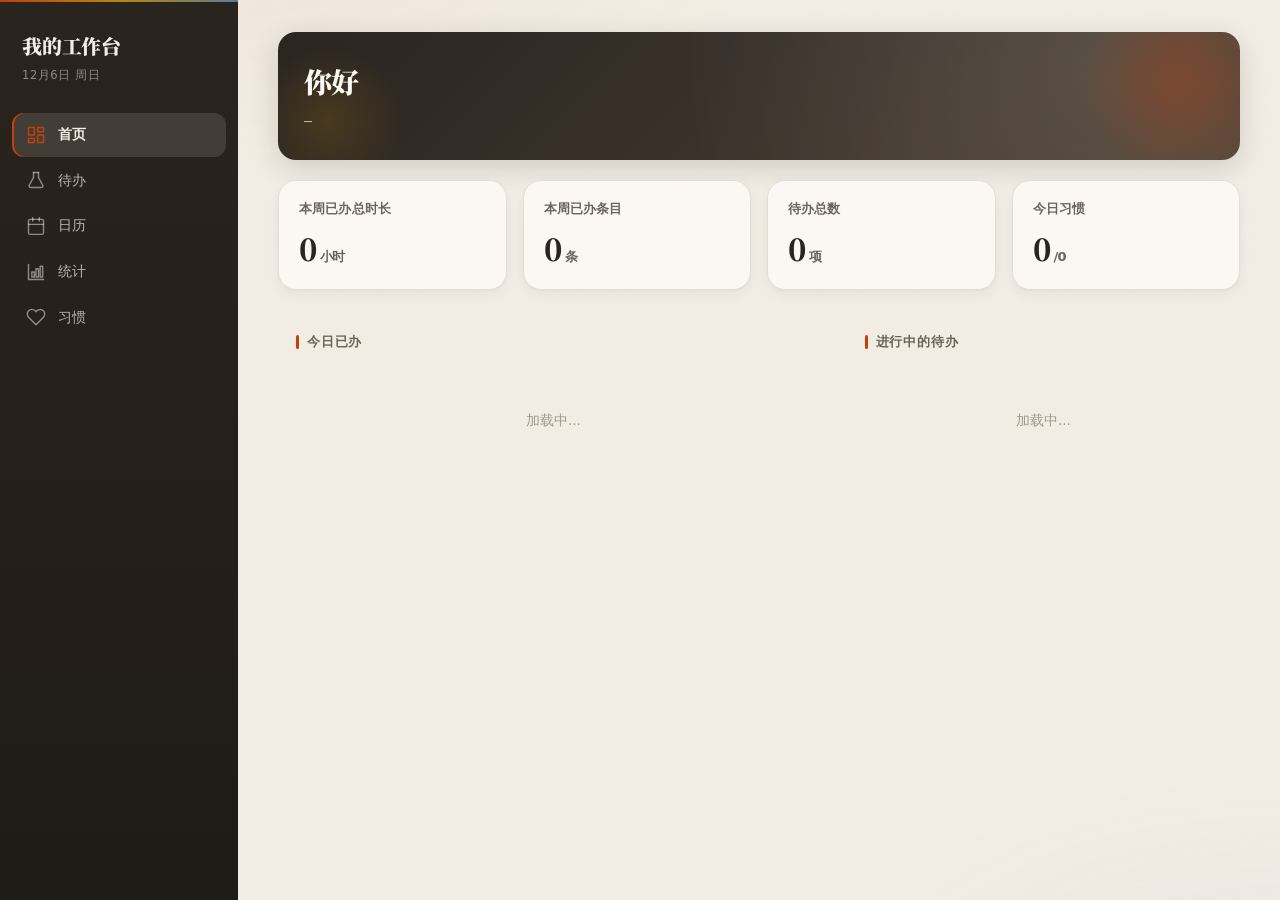
==== commit c68614eb: "Revert commits 4c4f194..d8374d9 This reverts 3 commit(s) from 4c4f194 to d8374d9.  Reverted commits:" ====
--- a/static/index.html
+++ b/static/index.html
@@ -20,7 +20,7 @@
     <div class="card stat-card"><div class="label">本周已办总时长</div><div class="val" id="statWeekTime">0<small>小时</small></div></div>
     <div class="card stat-card"><div class="label">本周已办条目</div><div class="val" id="statWeekCount">0<small>条</small></div></div>
     <div class="card stat-card"><div class="label">待办总数</div><div class="val" id="statTodoTotal">0<small>项</small></div></div>
-    <div class="card stat-card accent"><div class="label">今日习惯</div><div class="val" id="statHabitToday">0<small>/0</small></div></div>
+    <div class="card stat-card"><div class="label">今日习惯</div><div class="val" id="statHabitToday">0<small>/0</small></div></div>
   </div>
   <div class="dash-row">
     <div class="dash-col">
@@ -51,7 +51,7 @@
 
 function render() {
   const now = new Date();
-  document.getElementById('greet').innerHTML = greeting() + '，<span class="hl">开始今天的工作吧</span>';
+  document.getElementById('greet').textContent = greeting() + '，开始今天的工作吧';
   document.getElementById('greetSub').textContent = `${now.getFullYear()}年${now.getMonth()+1}月${now.getDate()}日 · 周${DOWS[(now.getDay()+6)%7]}`;
 
   const today = fmtDate(now);
--- a/static/style.css
+++ b/static/style.css
@@ -1,481 +1,695 @@
 /* ============================================================
-   个人工作台 · 极简风 · 绿色点缀
-   Minimalist: clean white surfaces, muted palette,
-   green used only as small accents. Compact spacing.
+   个人工作台 · 共享样式 v3 — Editorial Warm Paper
+   Distinctive aesthetic: paper texture, serif display,
+   terracotta accent, soft layered shadows, refined motion.
    ============================================================ */
 :root {
-  --bg: #f6f7f5;
-  --surface: #ffffff;
-  --surface-2: #f3f5f3;
-  --surface-hover: #edeef0;
-  --border: #e5e8e5;
-  --border-2: #f0f2f0;
-
-  --text: #1a1d1a;
-  --text-2: #6b726b;
-  --text-3: #a8aea8;
-
-  --accent: #16a34a;
-  --accent-d: #15803d;
-  --accent-soft: #ecfdf5;
-  --on-accent: #fff;
-
-  --danger: #dc2626;
-  --danger-soft: #fef2f2;
-
-  --drawer-bg: #1a1d1a;
-  --drawer-bg-top: #25292a;
-  --drawer-text: #f0f2f0;
-  --drawer-mute: rgba(240,242,240,.5);
-  --drawer-hover: rgba(240,242,240,.07);
-  --drawer-active: rgba(240,242,240,.1);
-
-  --radius-sm: 8px;
-  --radius: 12px;
-  --radius-lg: 16px;
-  --radius-sheet: 20px;
-
-  --shadow: 0 1px 2px rgba(0,0,0,.03);
-  --shadow-md: 0 2px 8px rgba(0,0,0,.05);
-  --shadow-lg: 0 8px 28px rgba(0,0,0,.1);
-
+  /* Paper surfaces */
+  --page-bg: #f3eee5;
+  --surface-card: #fbf8f3;
+  --surface-nested: #f1ece2;
+  --surface-hover: #ebe4d6;
+  --border: #e4ddd0;
+  --border-input: #d8d0c1;
+
+  /* Ink (warm charcoal, never pure black) */
+  --text: #2b2520;
+  --text-secondary: #6b6357;
+  --text-tertiary: #a39a8b;
+
+  /* Accent — burnt terracotta */
+  --accent: #c2410c;
+  --accent-strong: #9a3412;
+  --accent-muted: #fbe9dc;
+  --on-accent: #fbf8f3;
+
+  /* Module colors (refined earth tones) */
+  --module-1: #6b8e6b;
+  --module-2: #5b7a99;
+  --module-3: #b8860b;
+  --module-4: #a0522d;
+  --module-5: #7d6b8f;
+
+  /* Importance */
+  --imp-1: #7c9a5e;
+  --imp-2: #c9972b;
+  --imp-3: #c2410c;
+  --imp-4: #b91c1c;
+
+  --danger: #b91c1c;
+  --danger-muted: #fce8e6;
+
+  /* Dark drawer */
+  --drawer-bg: #1f1b16;
+  --drawer-bg-top: #2a241e;
+  --drawer-text: #f3eee5;
+  --drawer-text-mute: rgba(243,238,229,.52);
+  --drawer-hover: rgba(243,238,229,.07);
+  --drawer-active: rgba(243,238,229,.13);
+
+  /* Radii — more generous, tactile */
+  --radius-control: 8px;
+  --radius-tile: 12px;
+  --radius-card: 18px;
+  --radius-sheet: 24px;
+
+  /* Shadows — soft, layered, warm */
+  --shadow-card: 0 1px 2px rgba(43,37,32,.04), 0 4px 14px rgba(43,37,32,.05);
+  --shadow-card-hover: 0 4px 8px rgba(43,37,32,.06), 0 14px 32px rgba(43,37,32,.08);
+  --shadow-overlay: 0 12px 32px rgba(43,37,32,.14), 0 2px 6px rgba(43,37,32,.06);
+
+  /* Fonts */
   --font: -apple-system, BlinkMacSystemFont, "PingFang SC", "Microsoft YaHei", system-ui, sans-serif;
-  --font-display: "Sora", -apple-system, "PingFang SC", system-ui, sans-serif;
-
-  --tabbar-h: 56px;
-  --sidebar-w: 220px;
-  --detail-w: 340px;
-
-  --ease: cubic-bezier(.16,1,.3,1);
-}
+  --font-serif: "Noto Serif SC", "Source Han Serif SC", Georgia, serif;
+  --font-mono: "JetBrains Mono", "SF Mono", Menlo, Consolas, monospace;
+
+  --tabbar-h: 64px;
+  --sidebar-w: 238px;
+  --detail-w: 380px;
+
+  /* Motion */
+  --ease: cubic-bezier(.22,.61,.36,1);
+  --ease-out: cubic-bezier(.16,1,.3,1);
+}
+
 * { box-sizing: border-box; margin: 0; padding: 0; }
 html, body { height: 100%; }
 body {
-  background: var(--bg); color: var(--text); font-family: var(--font);
-  font-size: 14px; line-height: 1.5; -webkit-font-smoothing: antialiased;
+  background: var(--page-bg);
+  color: var(--text);
+  font-family: var(--font);
+  font-size: 14px;
+  line-height: 1.55;
+  -webkit-font-smoothing: antialiased;
   -moz-osx-font-smoothing: grayscale;
-  padding-bottom: calc(var(--tabbar-h) + 20px);
+  padding-bottom: var(--tabbar-h);
   position: relative;
 }
+/* Subtle paper grain + warm vignette atmosphere */
+body::before {
+  content: "";
+  position: fixed; inset: 0;
+  pointer-events: none; z-index: 0;
+  opacity: .035;
+  background-image: url("data:image/svg+xml,%3Csvg viewBox='0 0 220 220' xmlns='http://www.w3.org/2000/svg'%3E%3Cfilter id='n'%3E%3CfeTurbulence type='fractalNoise' baseFrequency='0.85' numOctaves='3' stitchTiles='stitch'/%3E%3C/filter%3E%3Crect width='100%25' height='100%25' filter='url(%23n)'/%3E%3C/svg%3E");
+  background-size: 220px 220px;
+}
+body::after {
+  content: "";
+  position: fixed; inset: 0;
+  pointer-events: none; z-index: 0;
+  background:
+    radial-gradient(ellipse 80% 50% at 15% -10%, rgba(194,65,12,.05), transparent 60%),
+    radial-gradient(ellipse 60% 40% at 100% 110%, rgba(91,122,153,.05), transparent 60%);
+}
+.layout, .tabbar { position: relative; z-index: 1; }
+
 button { font-family: inherit; cursor: pointer; border: none; background: none; color: inherit; }
 input, textarea, select { font-family: inherit; font-size: 14px; color: var(--text); }
 textarea { resize: vertical; }
 svg { display: block; }
 .hidden { display: none !important; }
-::selection { background: var(--accent-soft); color: var(--accent-d); }
-
-/* ---------- Layout ---------- */
-.sidebar { display: none; background: var(--drawer-bg); color: var(--drawer-text); }
+
+::selection { background: var(--accent-muted); color: var(--accent-strong); }
+
+/* ---------- Layout shell ---------- */
+.sidebar {
+  display: none;
+  background: linear-gradient(180deg,var(--drawer-bg-top) 0%,var(--drawer-bg) 100%);
+  color: var(--drawer-text);
+  position: relative;
+}
+.sidebar::after {
+  content: "";
+  position: absolute; top: 0; left: 0; right: 0; height: 2px;
+  background: linear-gradient(90deg,var(--accent),var(--module-3),var(--module-2));
+}
 @media (min-width: 900px) {
   body { padding-bottom: 0; }
   .layout { display: flex; min-height: 100vh; }
   .sidebar { display: flex; flex-direction: column; width: var(--sidebar-w); flex-shrink: 0; position: sticky; top: 0; height: 100vh; }
   .main-wrap { flex: 1; min-width: 0; }
 }
-.brand { padding: 24px 18px 14px; }
-.brand h1 { font-family: var(--font-display); font-size: 16px; font-weight: 700; letter-spacing: -.01em; }
-.brand p { font-size: 11px; opacity: .45; margin-top: 4px; }
-.nav { flex: 1; overflow-y: auto; padding: 4px 10px 16px; }
+.brand { padding: 30px 22px 20px; }
+.brand h1 {
+  font-family: var(--font-serif);
+  font-size: 20px; font-weight: 900;
+  letter-spacing: -.01em;
+  color: var(--drawer-text);
+}
+.brand p { font-size: 11.5px; opacity: .5; margin-top: 6px; letter-spacing: .05em; text-transform: uppercase; }
+.nav { flex: 1; overflow-y: auto; padding: 8px 12px 16px; }
 .nav-item {
-  display: flex; align-items: center; gap: 10px; padding: 8px 12px; border-radius: var(--radius-sm);
-  font-size: 13px; font-weight: 500; color: var(--drawer-mute);
-  transition: background .15s var(--ease), color .15s; margin-bottom: 1px; text-decoration: none;
-}
-.nav-item:hover { background: var(--drawer-hover); color: var(--drawer-text); }
-.nav-item.active { background: var(--drawer-active); color: var(--drawer-text); font-weight: 600; }
+  display: flex; align-items: center; gap: 12px; padding: 11px 14px; border-radius: 12px;
+  cursor: pointer; font-size: 14px; font-weight: 500; color: rgba(243,238,229,.72);
+  transition: background .18s var(--ease), color .18s var(--ease), transform .15s var(--ease);
+  margin-bottom: 2px; text-decoration: none;
+}
+.nav-item:hover { background: var(--drawer-hover); color: var(--drawer-text); transform: translateX(2px); }
+.nav-item.active {
+  background: var(--drawer-active);
+  color: var(--drawer-text);
+  font-weight: 700;
+  box-shadow: inset 2px 0 0 var(--accent);
+}
+.nav-item svg { color: var(--drawer-text-mute); flex-shrink: 0; transition: color .18s; }
 .nav-item.active svg { color: var(--accent); }
-.nav-item svg { color: var(--drawer-mute); flex-shrink: 0; }
 
 .topbar {
-  display: flex; align-items: center; padding: 12px 16px;
-  background: var(--bg); position: sticky; top: 0; z-index: 10;
-}
-.topbar h1 { font-family: var(--font-display); font-size: 16px; font-weight: 700; }
-.topbar .date { margin-left: auto; font-size: 12px; color: var(--text-3); font-family: var(--font-display); }
+  display: flex; align-items: center; padding: 14px 18px;
+  background: var(--surface-card); border-bottom: 1px solid var(--border);
+  position: sticky; top: 0; z-index: 10;
+  backdrop-filter: blur(12px);
+}
+.topbar h1 { font-family: var(--font-serif); font-size: 18px; font-weight: 900; }
+.topbar .date { margin-left: auto; font-size: 12.5px; color: var(--text-secondary); font-family: var(--font-mono); }
 @media (min-width: 900px) { .topbar { display: none; } }
 
 .tabbar {
-  position: fixed; bottom: 0; left: 0; right: 0; height: var(--tabbar-h);
-  background: rgba(255,255,255,.93); backdrop-filter: blur(16px);
+  position: fixed; bottom: 0; left: 0; right: 0;
+  height: var(--tabbar-h);
+  background: rgba(251,248,243,.92);
+  backdrop-filter: blur(16px);
   border-top: 1px solid var(--border);
   display: flex; justify-content: space-around; align-items: center;
   z-index: 50; padding-bottom: env(safe-area-inset-bottom,0);
 }
 @media (min-width: 900px) { .tabbar { display: none; } }
 .tab-item {
-  display: flex; flex-direction: column; align-items: center; gap: 2px;
-  color: var(--text-3); text-decoration: none; font-size: 10px; font-weight: 500;
-  flex: 1; padding: 5px 0; transition: color .2s var(--ease); position: relative;
-}
+  display: flex; flex-direction: column; align-items: center; gap: 3px;
+  color: var(--text-tertiary); text-decoration: none;
+  font-size: 10.5px; font-weight: 600; flex: 1; padding: 8px 0;
+  transition: color .18s var(--ease), transform .18s var(--ease);
+}
+.tab-item:hover { transform: translateY(-1px); }
 .tab-item.active { color: var(--accent); }
-.tab-item.active::before { content: ""; position: absolute; top: 0; width: 20px; height: 2px; background: var(--accent); border-radius: 0 0 2px 2px; }
-.tab-item svg { width: 20px; height: 20px; transition: transform .2s; }
-.tab-item.active svg { transform: scale(1.05); }
-
-.main { padding: 12px 16px 24px; animation: fade .35s var(--ease) both; }
-@media (min-width: 900px) { .main { padding: 24px 32px 48px; max-width: 1400px; margin: 0 auto; } }
-.page-head { margin-bottom: 14px; display: flex; align-items: center; justify-content: space-between; gap: 10px; }
-.page-head h2 { font-family: var(--font-display); font-size: 20px; font-weight: 700; letter-spacing: -.02em; }
-.page-head .sub { color: var(--text-3); font-size: 12px; margin-top: 2px; }
-
-@keyframes fade { from { opacity: 0; transform: translateY(5px); } to { opacity: 1; transform: none; } }
-@keyframes slideUp { from { opacity: 0; transform: translateY(12px); } to { opacity: 1; transform: none; } }
-@keyframes popIn { 0% { transform: scale(.85); } 100% { transform: scale(1); } }
+.tab-item.active svg { transform: scale(1.08); }
+.tab-item svg { width: 22px; height: 22px; transition: transform .2s var(--ease); }
+
+.main { padding: 20px 16px 28px; animation: fadeUp .5s var(--ease-out) both; }
+@media (min-width: 900px) { .main { padding: 32px 40px 56px; max-width: 1600px; margin: 0 auto; } }
+.page-head { margin-bottom: 20px; display: flex; align-items: baseline; justify-content: space-between; gap: 12px; }
+.page-head h2 {
+  font-family: var(--font-serif);
+  font-size: 26px; font-weight: 900; letter-spacing: -.02em;
+  color: var(--text);
+}
+.page-head .sub { color: var(--text-secondary); font-size: 13px; margin-top: 4px; }
+
+@keyframes fadeUp { from { opacity: 0; transform: translateY(10px); } to { opacity: 1; transform: none; } }
+@keyframes fade { from { opacity: 0; } to { opacity: 1; } }
+@keyframes slideUp { from { opacity: 0; transform: translateY(16px); } to { opacity: 1; transform: none; } }
+@keyframes popIn { 0% { opacity: 0; transform: scale(.92); } 100% { opacity: 1; transform: scale(1); } }
 @keyframes barGrow { from { height: 0 !important; } }
-
-/* ---------- Card & Button ---------- */
+@keyframes shimmer { 0% { background-position: -200% 0; } 100% { background-position: 200% 0; } }
+
+/* ---------- Cards & buttons ---------- */
 .card {
-  background: var(--surface); border: 1px solid var(--border-2);
-  border-radius: var(--radius); box-shadow: var(--shadow);
+  background: var(--surface-card);
+  border: 1px solid var(--border);
+  border-radius: var(--radius-card);
+  box-shadow: var(--shadow-card);
+  transition: box-shadow .25s var(--ease), transform .25s var(--ease), border-color .25s var(--ease);
 }
 .btn {
-  display: inline-flex; align-items: center; gap: 5px;
-  padding: 7px 14px; border-radius: var(--radius-sm);
-  font-size: 13px; font-weight: 600;
-  border: 1px solid var(--border); background: var(--surface); color: var(--text);
-  transition: background .15s var(--ease), border-color .15s, transform .1s;
-}
-.btn:hover { background: var(--surface-2); }
-.btn:active { transform: scale(.96); }
-.btn.primary { background: var(--accent); color: var(--on-accent); border-color: var(--accent); }
-.btn.primary:hover { background: var(--accent-d); }
-.btn.ghost { background: transparent; border-color: transparent; color: var(--text-2); }
-.btn.ghost:hover { background: var(--surface-2); }
+  display: inline-flex; align-items: center; gap: 6px;
+  padding: 9px 16px; border-radius: var(--radius-tile);
+  font-size: 13.5px; font-weight: 600;
+  border: 1px solid var(--border-input);
+  background: var(--surface-card); color: var(--text);
+  transition: background .18s var(--ease), transform .12s var(--ease), box-shadow .18s var(--ease), border-color .18s;
+}
+.btn:hover { background: var(--surface-nested); transform: translateY(-1px); box-shadow: 0 2px 6px rgba(43,37,32,.06); }
+.btn:active { transform: translateY(0); }
+.btn.primary {
+  background: var(--accent); color: var(--on-accent); border-color: var(--accent);
+  box-shadow: 0 2px 8px rgba(194,65,12,.25);
+}
+.btn.primary:hover { background: var(--accent-strong); opacity: 1; box-shadow: 0 4px 14px rgba(194,65,12,.32); }
+.btn.ghost { background: transparent; border-color: transparent; }
+.btn.ghost:hover { background: var(--surface-nested); box-shadow: none; }
 .btn.danger { color: var(--danger); border-color: transparent; }
-.btn.danger:hover { background: var(--danger-soft); }
-.btn.sm { padding: 5px 10px; font-size: 12px; }
+.btn.danger:hover { background: var(--danger-muted); box-shadow: none; }
+.btn.sm { padding: 6px 11px; font-size: 12.5px; }
 .btn.block { width: 100%; justify-content: center; }
 
 .icon-btn {
-  width: 30px; height: 30px; border-radius: var(--radius-sm);
-  display: grid; place-items: center; color: var(--text-2);
-  transition: background .12s, color .12s;
-}
-.icon-btn:hover { background: var(--surface-2); color: var(--text); }
+  width: 32px; height: 32px; border-radius: 9px;
+  display: grid; place-items: center;
+  color: var(--text-secondary);
+  transition: background .15s var(--ease), color .15s, transform .15s;
+}
+.icon-btn:hover { background: var(--surface-nested); color: var(--text); transform: scale(1.05); }
 
 input[type="text"], input[type="number"], input[type="time"], input[type="date"], select, textarea {
-  width: 100%; padding: 8px 11px; border: 1px solid var(--border); border-radius: var(--radius-sm);
-  background: var(--surface); outline: none; transition: border-color .15s, box-shadow .15s;
-}
-input:focus, textarea:focus, select:focus { border-color: var(--accent); box-shadow: 0 0 0 2px var(--accent-soft); }
-textarea { min-height: 60px; line-height: 1.5; }
-label { display: block; font-size: 12px; color: var(--text-2); font-weight: 600; margin-bottom: 4px; }
-.field { margin-bottom: 12px; }
+  width: 100%; padding: 10px 13px;
+  border: 1px solid var(--border-input);
+  border-radius: var(--radius-tile);
+  background: var(--surface-card);
+  outline: none;
+  transition: border-color .18s var(--ease), box-shadow .18s var(--ease), background .18s;
+}
+input:focus, textarea:focus, select:focus {
+  border-color: var(--accent);
+  box-shadow: 0 0 0 3px rgba(194,65,12,.12);
+}
+textarea { min-height: 72px; line-height: 1.6; }
+label { display: block; font-size: 12.5px; color: var(--text-secondary); font-weight: 600; margin-bottom: 6px; }
+.field { margin-bottom: 14px; }
 
 /* ---------- Modal ---------- */
 .modal-mask {
-  position: fixed; inset: 0; background: rgba(0,0,0,.3); backdrop-filter: blur(2px);
-  z-index: 100; display: none; align-items: flex-end; justify-content: center;
-}
-.modal-mask.show { display: flex; animation: fade .2s var(--ease); }
+  position: fixed; inset: 0;
+  background: rgba(31,27,22,.42);
+  backdrop-filter: blur(3px);
+  z-index: 100; display: none;
+  align-items: flex-end; justify-content: center;
+}
+.modal-mask.show { display: flex; animation: fade .22s var(--ease); }
 @media (min-width: 900px) { .modal-mask { align-items: center; padding: 20px; } }
 .modal {
-  background: var(--surface); border-radius: var(--radius-sheet) var(--radius-sheet) 0 0;
-  box-shadow: var(--shadow-lg); width: 100%; max-width: 520px;
-  max-height: 85vh; overflow-y: auto; padding: 18px 16px 20px;
-  animation: slideUp .25s var(--ease);
+  background: var(--surface-card);
+  border-radius: var(--radius-sheet) var(--radius-sheet) 0 0;
+  box-shadow: var(--shadow-overlay);
+  width: 100%; max-width: 560px;
+  max-height: 86vh; overflow-y: auto;
+  padding: 22px 20px 24px;
+  animation: slideUp .3s var(--ease-out);
 }
 @media (min-width: 900px) { .modal { border-radius: var(--radius-sheet); } }
-.modal h3 { font-family: var(--font-display); font-size: 17px; font-weight: 700; margin-bottom: 14px; }
-.modal-foot { display: flex; justify-content: flex-end; gap: 8px; margin-top: 8px; }
+.modal h3 {
+  font-family: var(--font-serif);
+  font-size: 19px; font-weight: 900;
+  margin-bottom: 18px; letter-spacing: -.01em;
+}
+.modal-foot { display: flex; justify-content: flex-end; gap: 10px; margin-top: 10px; }
 
 /* ---------- Toast ---------- */
 .toast {
-  position: fixed; bottom: calc(var(--tabbar-h) + 14px); left: 50%;
-  transform: translateX(-50%) translateY(8px);
-  background: var(--text); color: #fff; padding: 8px 16px; border-radius: var(--radius-sm);
-  font-size: 13px; font-weight: 500; box-shadow: var(--shadow-md);
-  z-index: 200; opacity: 0; transition: opacity .2s, transform .2s; pointer-events: none;
+  position: fixed; bottom: calc(var(--tabbar-h) + 18px);
+  left: 50%; transform: translateX(-50%) translateY(12px);
+  background: var(--text); color: var(--surface-card);
+  padding: 11px 20px; border-radius: var(--radius-tile);
+  font-size: 13.5px; font-weight: 500;
+  box-shadow: var(--shadow-overlay);
+  z-index: 200; opacity: 0;
+  transition: opacity .25s var(--ease), transform .25s var(--ease);
+  pointer-events: none;
 }
 .toast.show { opacity: 1; transform: translateX(-50%) translateY(0); }
-@media (min-width: 900px) { .toast { bottom: 24px; } }
+@media (min-width: 900px) { .toast { bottom: 28px; } }
 
 /* ---------- Scrollbar ---------- */
-::-webkit-scrollbar { width: 6px; height: 6px; }
+::-webkit-scrollbar { width: 9px; height: 9px; }
 ::-webkit-scrollbar-track { background: transparent; }
-::-webkit-scrollbar-thumb { background: var(--border); border-radius: 3px; }
+::-webkit-scrollbar-thumb { background: var(--border-input); border-radius: 8px; border: 2px solid transparent; background-clip: content-box; }
+::-webkit-scrollbar-thumb:hover { background: var(--text-tertiary); background-clip: content-box; }
 
 /* ============================================================
    DASHBOARD
    ============================================================ */
-.greet { padding: 4px 0 18px; }
-.greet h2 { font-family: var(--font-display); font-size: 22px; font-weight: 700; letter-spacing: -.02em; }
-.greet h2 .hl { color: var(--accent); }
-.greet p { font-size: 12px; color: var(--text-3); margin-top: 4px; }
-
-.stat-grid { display: grid; grid-template-columns: repeat(2,1fr); gap: 8px; margin-bottom: 18px; }
-@media (min-width: 900px) { .stat-grid { grid-template-columns: repeat(4,1fr); gap: 10px; margin-bottom: 18px; } }
-.stat-card { padding: 12px 14px; animation: fade .35s var(--ease) both; }
-.stat-card:nth-child(1) { animation-delay: .03s; }
-.stat-card:nth-child(2) { animation-delay: .06s; }
-.stat-card:nth-child(3) { animation-delay: .09s; }
-.stat-card:nth-child(4) { animation-delay: .12s; }
-.stat-card .label { font-size: 11px; color: var(--text-3); font-weight: 500; }
+.greet {
+  position: relative; overflow: hidden;
+  background:
+    radial-gradient(circle at 85% 20%, rgba(251,248,243,.12), transparent 50%),
+    linear-gradient(135deg, var(--text) 0%, #3d342c 60%, #4a3d30 100%);
+  color: var(--on-accent);
+  border-radius: var(--radius-card);
+  padding: 28px 26px;
+  margin-bottom: 20px;
+  box-shadow: 0 8px 28px rgba(43,37,32,.16);
+}
+.greet::before {
+  content: ""; position: absolute; right: -50px; top: -60px;
+  width: 220px; height: 220px;
+  background: radial-gradient(circle, rgba(194,65,12,.35), transparent 65%);
+  border-radius: 50%;
+}
+.greet::after {
+  content: ""; position: absolute; left: -30px; bottom: -40px;
+  width: 160px; height: 160px;
+  background: radial-gradient(circle, rgba(184,134,11,.18), transparent 65%);
+  border-radius: 50%;
+}
+.greet > * { position: relative; z-index: 1; }
+.greet h2 {
+  font-family: var(--font-serif);
+  font-size: 28px; font-weight: 900;
+  letter-spacing: -.02em;
+}
+.greet p { opacity: .65; margin-top: 8px; font-size: 13.5px; font-family: var(--font-mono); letter-spacing: .02em; }
+
+.stat-grid { display: grid; grid-template-columns: repeat(2,1fr); gap: 12px; margin-bottom: 20px; }
+@media (min-width: 900px) { .stat-grid { grid-template-columns: repeat(4,1fr); gap: 16px; margin-bottom: 24px; } }
+.stat-card {
+  padding: 18px 20px;
+  position: relative; overflow: hidden;
+  animation: fadeUp .5s var(--ease-out) both;
+}
+.stat-card:nth-child(1) { animation-delay: .05s; }
+.stat-card:nth-child(2) { animation-delay: .1s; }
+.stat-card:nth-child(3) { animation-delay: .15s; }
+.stat-card:nth-child(4) { animation-delay: .2s; }
+.stat-card:hover { box-shadow: var(--shadow-card-hover); transform: translateY(-2px); }
+.stat-card .label { font-size: 12.5px; color: var(--text-secondary); font-weight: 600; letter-spacing: .01em; }
 .stat-card .val {
-  font-family: var(--font-display); font-size: 22px; font-weight: 700;
-  margin-top: 2px; letter-spacing: -.02em; display: flex; align-items: baseline; gap: 2px;
-}
-.stat-card .val small { font-family: var(--font); font-size: 11px; color: var(--text-3); font-weight: 400; }
-.stat-card.accent .val { color: var(--accent); }
-
-.dash-row { display: flex; flex-direction: column; gap: 12px; }
-@media (min-width: 900px) { .dash-row { display: grid; grid-template-columns: 1.3fr 1fr; gap: 14px; } }
-.dash-col { padding: 14px; }
+  font-family: var(--font-serif);
+  font-size: 30px; font-weight: 900;
+  margin-top: 6px; letter-spacing: -.03em;
+  color: var(--text);
+  display: flex; align-items: baseline; gap: 4px;
+}
+.stat-card .val small {
+  font-family: var(--font);
+  font-size: 13px; color: var(--text-secondary); font-weight: 600;
+}
+
+.dash-row { display: flex; flex-direction: column; gap: 16px; }
+@media (min-width: 900px) { .dash-row { display: grid; grid-template-columns: 1.4fr 1fr; gap: 18px; } }
+.dash-col { padding: 18px; }
 .dash-col h3 {
-  font-size: 12px; font-weight: 600; margin-bottom: 10px; color: var(--text-2);
-  display: flex; align-items: center; gap: 6px;
-}
-.dash-col h3::before { content: ""; width: 3px; height: 12px; border-radius: 2px; background: var(--accent); }
-.mini-list { display: flex; flex-direction: column; gap: 4px; }
+  font-size: 13px; font-weight: 700;
+  margin-bottom: 14px; color: var(--text-secondary);
+  text-transform: uppercase; letter-spacing: .06em;
+  display: flex; align-items: center; gap: 8px;
+}
+.dash-col h3::before {
+  content: ""; width: 3px; height: 14px; border-radius: 2px;
+  background: var(--accent);
+}
+.mini-list { display: flex; flex-direction: column; gap: 6px; }
 .mini-item {
-  display: flex; align-items: center; gap: 8px; padding: 8px 10px; border-radius: var(--radius-sm);
-  background: var(--surface-2); font-size: 13px; cursor: pointer;
-  transition: background .12s;
-}
-.mini-item:hover { background: var(--surface-hover); }
-.mini-item .dot { width: 6px; height: 6px; border-radius: 50%; flex-shrink: 0; }
-.mini-item .time { margin-left: auto; color: var(--text-3); font-size: 11px; flex-shrink: 0; font-family: var(--font-display); }
+  display: flex; align-items: center; gap: 10px;
+  padding: 10px 12px; border-radius: var(--radius-tile);
+  background: var(--surface-nested);
+  font-size: 13.5px; cursor: pointer;
+  transition: background .15s var(--ease), transform .15s var(--ease);
+}
+.mini-item:hover { background: var(--surface-hover); transform: translateX(3px); }
+.mini-item .dot { width: 8px; height: 8px; border-radius: 50%; flex-shrink: 0; box-shadow: 0 0 0 3px rgba(0,0,0,.04); }
+.mini-item .time { margin-left: auto; color: var(--text-tertiary); font-size: 12px; flex-shrink: 0; font-family: var(--font-mono); }
 .mini-item .txt { flex: 1; min-width: 0; overflow: hidden; text-overflow: ellipsis; white-space: nowrap; }
-.tree-empty { text-align: center; color: var(--text-3); padding: 28px 16px; font-size: 13px; }
+.tree-empty { text-align: center; color: var(--text-tertiary); padding: 44px 20px; font-size: 13.5px; }
 
 /* ============================================================
-   TODOS
+   TODOS — split layout + drag-drop + detail panel
    ============================================================ */
-.todo-split { display: flex; flex-direction: column; gap: 12px; }
+.todo-split { display: flex; flex-direction: column; gap: 16px; }
 @media (min-width: 900px) { .todo-split { flex-direction: row; } .todo-tree-col { flex: 1; min-width: 0; } .todo-detail-col { width: var(--detail-w); flex-shrink: 0; } }
-.todo-toolbar { display: flex; gap: 6px; margin-bottom: 8px; flex-wrap: wrap; }
-.tree-container { padding: 8px 10px; min-height: 180px; }
-.tnode { padding: 1px 0; }
+
+.todo-toolbar { display: flex; gap: 8px; margin-bottom: 12px; flex-wrap: wrap; }
+.tree-container { padding: 10px 12px; min-height: 220px; }
+.tnode { padding: 2px 0; }
 .tnode-row {
-  display: flex; align-items: center; gap: 5px; padding: 4px 5px; border-radius: var(--radius-sm);
-  transition: background .1s; position: relative;
-}
-.tnode-row:hover { background: var(--surface-2); }
-.tnode-row.selected { background: var(--accent-soft); }
+  display: flex; align-items: center; gap: 6px; padding: 6px 6px; border-radius: var(--radius-tile);
+  transition: background .12s var(--ease); position: relative;
+}
+.tnode-row:hover { background: var(--surface-nested); }
+.tnode-row.selected { background: var(--accent-muted); }
 .tnode-row.dragging { opacity: .4; }
-.tnode-row.drop-child { background: var(--accent-soft); outline: 2px dashed var(--accent); outline-offset: -2px; }
-.tnode-row.drop-before::before { content: ""; position: absolute; top: -1px; left: 0; right: 0; height: 2px; background: var(--accent); border-radius: 2px; }
-.tnode-row.drop-after::after { content: ""; position: absolute; bottom: -1px; left: 0; right: 0; height: 2px; background: var(--accent); border-radius: 2px; }
-
-.caret { width: 18px; height: 18px; flex-shrink: 0; display: grid; place-items: center; border-radius: 4px; color: var(--text-3); cursor: pointer; transition: background .12s; }
-.caret.has-child:hover { background: var(--border); }
-.caret svg { transition: transform .18s var(--ease); }
+.tnode-row.drop-child { background: var(--accent-muted); outline: 2px dashed var(--accent); outline-offset: -2px; }
+.tnode-row.drop-before::before { content: ""; position: absolute; top: -2px; left: 0; right: 0; height: 3px; background: var(--accent); border-radius: 2px; }
+.tnode-row.drop-after::after { content: ""; position: absolute; bottom: -2px; left: 0; right: 0; height: 3px; background: var(--accent); border-radius: 2px; }
+
+.caret { width: 22px; height: 22px; flex-shrink: 0; display: grid; place-items: center; border-radius: 6px; color: var(--text-tertiary); cursor: pointer; transition: background .15s, color .15s; }
+.caret.has-child:hover { background: var(--border); color: var(--text); }
+.caret svg { transition: transform .2s var(--ease); }
 .caret.open svg { transform: rotate(90deg); }
-.drag-handle { width: 16px; height: 16px; flex-shrink: 0; color: var(--text-3); cursor: grab; opacity: 0; transition: opacity .12s; }
-.tnode-row:hover .drag-handle { opacity: .5; }
+.drag-handle { width: 18px; height: 18px; flex-shrink: 0; color: var(--text-tertiary); cursor: grab; opacity: 0; transition: opacity .15s; }
+.tnode-row:hover .drag-handle { opacity: .55; }
 .drag-handle:active { cursor: grabbing; opacity: 1; }
 .cb {
-  width: 16px; height: 16px; border-radius: 5px; border: 1.5px solid var(--border);
-  flex-shrink: 0; display: grid; place-items: center; cursor: pointer;
-  transition: all .15s var(--ease); background: var(--surface);
-}
-.cb:hover { border-color: var(--accent); }
-.cb.checked { background: var(--accent); border-color: var(--accent); animation: popIn .15s var(--ease); }
+  width: 18px; height: 18px; border-radius: 6px;
+  border: 1.5px solid var(--border-input);
+  flex-shrink: 0; display: grid; place-items: center;
+  cursor: pointer; transition: all .18s var(--ease);
+  background: var(--surface-card);
+}
+.cb:hover { border-color: var(--accent); transform: scale(1.08); }
+.cb.checked {
+  background: var(--module-1); border-color: var(--module-1);
+  animation: popIn .2s var(--ease-out);
+}
 .cb.checked svg { color: #fff; }
-.folder-icon { font-size: 14px; flex-shrink: 0; width: 18px; text-align: center; }
-.todo-color-dot { width: 8px; height: 8px; border-radius: 2px; flex-shrink: 0; }
+.folder-icon { font-size: 16px; flex-shrink: 0; width: 22px; text-align: center; }
+.todo-color-dot { width: 10px; height: 10px; border-radius: 3px; flex-shrink: 0; }
 .t-title {
-  font-size: 13px; font-weight: 500; cursor: pointer; padding: 2px 5px; border-radius: 5px;
-  white-space: nowrap; overflow: hidden; text-overflow: ellipsis; flex: 1; min-width: 0;
-  transition: background .1s;
-}
-.t-title.done { text-decoration: line-through; color: var(--text-3); }
-.t-title:hover { background: var(--surface-2); }
-.t-title[contenteditable="true"] { outline: 2px solid var(--accent); background: var(--surface); white-space: normal; overflow: visible; }
-.imp-icon { font-size: 12px; font-weight: 800; font-style: italic; letter-spacing: -1px; flex-shrink: 0; min-width: 14px; text-align: center; user-select: none; }
-.imp-1 { color: #8aa882; }
-.imp-2 { color: #c9972b; }
-.imp-3 { color: var(--accent); }
-.t-deadline { font-size: 11px; color: var(--text-3); flex-shrink: 0; white-space: nowrap; font-family: var(--font-display); }
-.t-deadline.overdue { color: var(--danger); font-weight: 600; }
-.t-deadline.today { color: var(--accent); font-weight: 600; }
+  font-size: 14px; font-weight: 500;
+  cursor: pointer; padding: 3px 6px; border-radius: 6px;
+  white-space: nowrap; overflow: hidden; text-overflow: ellipsis;
+  flex: 1; min-width: 0;
+  transition: background .12s;
+}
+.t-title.done { text-decoration: line-through; color: var(--text-tertiary); }
+.t-title:hover { background: var(--surface-nested); }
+.t-title[contenteditable="true"] { outline: 2px solid var(--accent); background: var(--surface-card); white-space: normal; overflow: visible; }
+.imp-icon { font-size: 13px; font-weight: 800; font-style: italic; letter-spacing: -1.5px; flex-shrink: 0; min-width: 18px; text-align: center; user-select: none; }
+.imp-1 { color: var(--imp-1); }
+.imp-2 { color: var(--imp-2); }
+.imp-3 { color: var(--imp-3); }
+.t-deadline { font-size: 12px; color: var(--text-secondary); flex-shrink: 0; white-space: nowrap; font-family: var(--font-mono); }
+.t-deadline.overdue { color: var(--imp-4); font-weight: 700; }
+.t-deadline.today { color: var(--imp-3); font-weight: 700; }
 .menu-wrap { position: relative; flex-shrink: 0; }
 .menu-btn {
-  width: 24px; height: 24px; border-radius: 6px; display: grid; place-items: center;
-  color: var(--text-3); cursor: pointer; transition: all .1s; opacity: 0;
-}
-@media (max-width: 899px) { .menu-btn { opacity: .4; } }
+  width: 28px; height: 28px; border-radius: 8px;
+  display: grid; place-items: center;
+  color: var(--text-tertiary); cursor: pointer;
+  transition: all .12s var(--ease); opacity: 0;
+}
+@media (max-width: 899px) { .menu-btn { opacity: .5; } }
 .tnode-row:hover .menu-btn { opacity: 1; }
-.menu-btn:hover { background: var(--surface-2); color: var(--text); }
+.menu-btn:hover { background: var(--surface-nested); color: var(--text); }
 .menu-dropdown {
-  position: absolute; right: 0; top: calc(100% + 3px);
-  background: var(--surface); border: 1px solid var(--border);
-  border-radius: var(--radius-sm); box-shadow: var(--shadow-lg);
-  z-index: 40; min-width: 150px; display: none; overflow: hidden; padding: 4px 0;
-}
-.menu-dropdown.show { display: block; animation: slideUp .12s var(--ease); }
-.menu-item { padding: 7px 12px; font-size: 13px; cursor: pointer; display: flex; align-items: center; gap: 6px; white-space: nowrap; transition: background .1s; }
-.menu-item:hover { background: var(--surface-2); }
+  position: absolute; right: 0; top: calc(100% + 4px);
+  background: var(--surface-card); border: 1px solid var(--border-input);
+  border-radius: var(--radius-tile); box-shadow: var(--shadow-overlay);
+  z-index: 40; min-width: 160px; display: none;
+  overflow: hidden; padding: 5px 0;
+}
+.menu-dropdown.show { display: block; animation: slideUp .15s var(--ease-out); }
+.menu-item { padding: 9px 14px; font-size: 13.5px; cursor: pointer; display: flex; align-items: center; gap: 8px; white-space: nowrap; transition: background .12s; }
+.menu-item:hover { background: var(--surface-nested); }
 .menu-item.danger { color: var(--danger); }
-.tree-children { margin-left: 18px; border-left: 1px dashed var(--border); padding-left: 3px; }
+.tree-children { margin-left: 22px; border-left: 1.5px dashed var(--border); padding-left: 4px; }
 
 /* Detail panel */
-.detail-panel { background: var(--surface); border: 1px solid var(--border-2); border-radius: var(--radius); box-shadow: var(--shadow); overflow: hidden; animation: fade .25s var(--ease); }
-@media (min-width: 900px) { .detail-panel { position: sticky; top: 20px; max-height: calc(100vh - 40px); overflow-y: auto; } }
-.detail-empty { padding: 32px 16px; text-align: center; color: var(--text-3); font-size: 13px; }
-.detail-empty svg { margin: 0 auto 8px; color: var(--text-3); }
-.detail-head { padding: 14px 16px 12px; border-bottom: 1px solid var(--border-2); }
-.detail-head .dh-top { display: flex; align-items: center; gap: 8px; }
-.detail-head .dh-title { font-family: var(--font-display); font-size: 16px; font-weight: 600; flex: 1; padding: 2px 5px; border-radius: 5px; }
-.detail-head .dh-title[contenteditable="true"] { outline: 2px solid var(--accent); background: var(--surface-2); }
-.detail-body { padding: 14px 16px; }
-.imp-selector { display: flex; gap: 6px; flex-wrap: wrap; }
+.detail-panel { background: var(--surface-card); border: 1px solid var(--border); border-radius: var(--radius-card); box-shadow: var(--shadow-card); overflow: hidden; animation: fadeUp .3s var(--ease-out); }
+@media (min-width: 900px) { .detail-panel { position: sticky; top: 28px; max-height: calc(100vh - 56px); overflow-y: auto; } }
+.detail-empty { padding: 48px 24px; text-align: center; color: var(--text-tertiary); font-size: 13.5px; }
+.detail-empty svg { margin: 0 auto 12px; color: var(--text-tertiary); }
+.detail-head { padding: 20px 20px 16px; border-bottom: 1px solid var(--border); }
+.detail-head .dh-top { display: flex; align-items: center; gap: 10px; margin-bottom: 8px; }
+.detail-head .dh-title { font-family: var(--font-serif); font-size: 18px; font-weight: 800; flex: 1; padding: 3px 6px; border-radius: 7px; }
+.detail-head .dh-title[contenteditable="true"] { outline: 2px solid var(--accent); background: var(--surface-nested); }
+.detail-body { padding: 18px 20px; }
+.imp-selector { display: flex; gap: 7px; flex-wrap: wrap; }
 .imp-btn {
-  padding: 4px 10px; border-radius: 16px; font-size: 12px; font-weight: 600;
-  border: 1px solid var(--border); background: var(--surface); color: var(--text-2);
-  transition: all .12s;
-}
-.imp-btn:hover { background: var(--surface-2); }
-.imp-btn[data-imp="0"].active { border-color: var(--text-3); background: var(--text-3); color: #fff; }
-.imp-btn[data-imp="1"].active { border-color: #8aa882; background: #8aa882; color: #fff; }
-.imp-btn[data-imp="2"].active { border-color: #c9972b; background: #c9972b; color: #fff; }
-.imp-btn[data-imp="3"].active { border-color: var(--accent); background: var(--accent); color: #fff; }
-.detail-section { margin-bottom: 14px; }
+  padding: 6px 13px; border-radius: 20px; font-size: 12.5px; font-weight: 600;
+  border: 1.5px solid var(--border-input); background: var(--surface-card); color: var(--text-secondary);
+  transition: all .15s var(--ease);
+}
+.imp-btn:hover { transform: translateY(-1px); }
+.imp-btn[data-imp="0"].active { border-color: var(--text-tertiary); background: var(--text-tertiary); color: #fff; }
+.imp-btn[data-imp="1"].active { border-color: var(--imp-1); background: var(--imp-1); color: #fff; }
+.imp-btn[data-imp="2"].active { border-color: var(--imp-2); background: var(--imp-2); color: #fff; }
+.imp-btn[data-imp="3"].active { border-color: var(--imp-3); background: var(--imp-3); color: #fff; }
+.detail-section { margin-bottom: 18px; }
 .detail-section:last-child { margin-bottom: 0; }
-.detail-section h4 { font-size: 11px; font-weight: 600; color: var(--text-2); margin-bottom: 8px; display: flex; align-items: center; gap: 6px; }
-.detail-section h4::before { content: ""; width: 3px; height: 10px; border-radius: 2px; background: var(--accent); }
-.timeline { display: flex; flex-direction: column; gap: 6px; }
-.timeline-item { display: flex; gap: 8px; padding: 8px 10px; border-radius: var(--radius-sm); background: var(--surface-2); }
+.detail-section h4 {
+  font-size: 12px; font-weight: 700; color: var(--text-secondary);
+  margin-bottom: 10px; letter-spacing: .05em; text-transform: uppercase;
+  display: flex; align-items: center; gap: 7px;
+}
+.detail-section h4::before { content: ""; width: 3px; height: 12px; border-radius: 2px; background: var(--accent); }
+.timeline { display: flex; flex-direction: column; gap: 8px; }
+.timeline-item { display: flex; gap: 10px; padding: 11px 12px; border-radius: var(--radius-tile); background: var(--surface-nested); transition: background .15s; }
 .timeline-item:hover { background: var(--surface-hover); }
-.timeline-item .ti-date { font-size: 10px; color: var(--text-2); font-weight: 600; white-space: nowrap; flex-shrink: 0; min-width: 36px; font-family: var(--font-display); }
+.timeline-item .ti-date { font-size: 11px; color: var(--text-secondary); font-weight: 600; white-space: nowrap; flex-shrink: 0; min-width: 48px; font-family: var(--font-mono); }
 .timeline-item .ti-body { flex: 1; min-width: 0; }
-.timeline-item .ti-title { font-size: 13px; font-weight: 500; }
-.timeline-item .ti-time { font-size: 11px; color: var(--text-3); font-family: var(--font-display); }
-.timeline-item .ti-note { font-size: 12px; color: var(--text-2); margin-top: 3px; white-space: pre-wrap; line-height: 1.4; }
-.detail-total { display: flex; align-items: center; gap: 6px; padding: 8px 10px; border-radius: var(--radius-sm); background: var(--accent-soft); font-size: 12px; font-weight: 600; }
+.timeline-item .ti-title { font-size: 13.5px; font-weight: 600; }
+.timeline-item .ti-time { font-size: 11.5px; color: var(--text-secondary); font-family: var(--font-mono); }
+.timeline-item .ti-note { font-size: 12.5px; color: var(--text-secondary); margin-top: 4px; white-space: pre-wrap; line-height: 1.5; }
+.detail-total { display: flex; align-items: center; gap: 8px; padding: 10px 12px; border-radius: var(--radius-tile); background: var(--accent-muted); font-size: 13px; font-weight: 600; }
 
 /* ============================================================
    CALENDAR
    ============================================================ */
-.cal-head { display: flex; align-items: center; justify-content: space-between; margin-bottom: 12px; }
-.cal-head h3 { font-family: var(--font-display); font-size: 17px; font-weight: 700; }
-.cal-nav { display: flex; gap: 4px; }
+.cal-head { display: flex; align-items: center; justify-content: space-between; margin-bottom: 16px; }
+.cal-head h3 { font-family: var(--font-serif); font-size: 20px; font-weight: 900; }
+.cal-nav { display: flex; gap: 6px; }
 .cal-grid { display: grid; grid-template-columns: repeat(7,1fr); gap: 3px; }
-@media (min-width: 600px) { .cal-grid { gap: 4px; } }
-.cal-dow { text-align: center; font-size: 10px; font-weight: 600; color: var(--text-3); padding: 4px 0; font-family: var(--font-display); }
+@media (min-width: 600px) { .cal-grid { gap: 5px; } }
+.cal-dow { text-align: center; font-size: 11px; font-weight: 700; color: var(--text-tertiary); padding: 6px 0; letter-spacing: .05em; }
 .cal-cell {
-  background: var(--surface); border: 1px solid var(--border-2); border-radius: var(--radius-sm);
-  min-height: 64px; padding: 4px; cursor: pointer; transition: all .12s;
-  display: flex; flex-direction: column; gap: 2px; overflow: hidden;
-}
-@media (min-width: 600px) { .cal-cell { min-height: 92px; padding: 5px; gap: 3px; border-radius: var(--radius-sm); } }
-@media (min-width: 900px) { .cal-cell { min-height: 104px; } }
-.cal-cell:hover { border-color: var(--accent); }
-.cal-cell.other { opacity: .35; }
-.cal-cell.today { border-color: var(--accent); border-width: 1.5px; }
-.cal-cell.drop-target { outline: 2px dashed var(--accent); outline-offset: -2px; background: var(--accent-soft); }
-.cal-num { font-size: 11px; font-weight: 600; color: var(--text-2); font-family: var(--font-display); }
-@media (min-width: 600px) { .cal-num { font-size: 12px; } }
+  background: var(--surface-card); border: 1px solid var(--border);
+  border-radius: var(--radius-control); min-height: 76px; padding: 5px;
+  cursor: pointer; transition: all .15s var(--ease);
+  display: flex; flex-direction: column; gap: 3px; overflow: hidden;
+}
+@media (min-width: 600px) { .cal-cell { min-height: 110px; padding: 7px; gap: 4px; border-radius: var(--radius-tile); } }
+@media (min-width: 900px) { .cal-cell { min-height: 124px; } }
+.cal-cell:hover { border-color: var(--accent); box-shadow: var(--shadow-card); transform: translateY(-1px); }
+.cal-cell.other { opacity: .38; }
+.cal-cell.today {
+  border-color: var(--accent); border-width: 1.5px;
+  box-shadow: 0 0 0 3px rgba(194,65,12,.1);
+}
+.cal-cell.drop-target { outline: 2px dashed var(--accent); outline-offset: -2px; background: var(--accent-muted); }
+.cal-num { font-size: 11.5px; font-weight: 700; color: var(--text-secondary); font-family: var(--font-mono); }
+@media (min-width: 600px) { .cal-num { font-size: 13px; } }
 .cal-cell.today .cal-num { color: var(--accent); }
 .cal-block {
-  font-size: 9px; padding: 2px 5px; border-radius: 4px; background: var(--surface-2); color: var(--text);
+  font-size: 10px; padding: 2px 6px; border-radius: 5px;
+  background: var(--surface-nested); color: var(--text);
   white-space: nowrap; overflow: hidden; text-overflow: ellipsis;
-  border-left: 3px solid var(--text-3); cursor: grab; transition: background .1s;
-  font-family: var(--font-display);
-}
-@media (min-width: 600px) { .cal-block { font-size: 10px; padding: 2px 6px; border-radius: 5px; } }
-.cal-block:hover { background: var(--surface-hover); }
+  border-left: 3px solid var(--module-2); cursor: grab;
+  transition: background .12s, transform .12s;
+  font-family: var(--font-mono);
+}
+@media (min-width: 600px) { .cal-block { font-size: 11px; padding: 3px 7px; border-radius: 6px; } }
+.cal-block:hover { background: var(--surface-hover); transform: translateX(2px); }
 .cal-block.dragging { opacity: .4; }
 .cal-block.no-time { border-left-style: dashed; }
-.cal-block.more { cursor: pointer; background: var(--surface-2); color: var(--text-3); border-left: none; text-align: center; font-weight: 600; }
-.cal-legend { display: flex; gap: 10px; flex-wrap: wrap; margin-top: 12px; }
-.cal-legend .lg { display: flex; align-items: center; gap: 5px; font-size: 11px; color: var(--text-2); }
-.cal-legend .sw { width: 10px; height: 10px; border-radius: 3px; }
+.cal-block.more { cursor: pointer; background: var(--surface-nested); color: var(--text-secondary); border-left: none; text-align: center; font-weight: 600; }
+.cal-legend { display: flex; gap: 14px; flex-wrap: wrap; margin-top: 16px; }
+.cal-legend .lg { display: flex; align-items: center; gap: 6px; font-size: 11.5px; color: var(--text-secondary); }
+.cal-legend .sw { width: 11px; height: 11px; border-radius: 3px; }
 
 /* Autocomplete */
 .ac-wrap { position: relative; }
 .ac-list {
   position: absolute; top: 100%; left: 0; right: 0; z-index: 50;
-  background: var(--surface); border: 1px solid var(--border); border-radius: var(--radius-sm);
-  box-shadow: var(--shadow-lg); max-height: 200px; overflow-y: auto; display: none; margin-top: 3px;
-}
-.ac-list.show { display: block; animation: slideUp .12s var(--ease); }
-.ac-item { padding: 7px 10px; font-size: 13px; cursor: pointer; border-bottom: 1px solid var(--border-2); display: flex; align-items: center; gap: 6px; }
+  background: var(--surface-card); border: 1px solid var(--border-input);
+  border-radius: var(--radius-tile); box-shadow: var(--shadow-overlay);
+  max-height: 220px; overflow-y: auto; display: none; margin-top: 4px;
+}
+.ac-list.show { display: block; animation: slideUp .15s var(--ease-out); }
+.ac-item { padding: 9px 12px; font-size: 13.5px; cursor: pointer; border-bottom: 1px solid var(--border); display: flex; align-items: center; gap: 8px; }
 .ac-item:last-child { border-bottom: none; }
-.ac-item:hover, .ac-item.highlight { background: var(--surface-2); }
-.ac-item .ac-folder { font-size: 10px; color: var(--text-3); }
-.ac-item.create { color: var(--accent); font-weight: 600; }
+.ac-item:hover, .ac-item.highlight { background: var(--surface-nested); }
+.ac-item .ac-folder { font-size: 11px; color: var(--text-tertiary); }
+.ac-item.create { color: var(--module-2); font-weight: 600; }
 
 /* ============================================================
    STATISTICS
    ============================================================ */
-.stat-toolbar { display: flex; align-items: center; gap: 8px; margin-bottom: 14px; flex-wrap: wrap; }
-.week-total { font-size: 13px; color: var(--text-2); }
-.week-total b { font-family: var(--font-display); font-size: 18px; color: var(--accent); font-weight: 700; }
+.stat-toolbar { display: flex; align-items: center; gap: 10px; margin-bottom: 18px; flex-wrap: wrap; }
+.week-total { font-size: 14px; }
+.week-total b { font-family: var(--font-serif); font-size: 22px; color: var(--accent); font-weight: 900; }
 .bar-chart {
-  display: grid; grid-template-columns: repeat(7,1fr); gap: 6px; align-items: end;
-  height: 120px; padding: 12px 10px; background: var(--surface-2);
-  border-radius: var(--radius); margin-bottom: 14px;
-}
-@media (min-width: 600px) { .bar-chart { height: 140px; gap: 10px; padding: 14px; } }
-.bar-col { display: flex; flex-direction: column; align-items: center; gap: 6px; height: 100%; justify-content: flex-end; }
+  display: grid; grid-template-columns: repeat(7,1fr); gap: 8px;
+  align-items: end; height: 150px; padding: 16px 14px;
+  background: var(--surface-nested); border-radius: var(--radius-card);
+  margin-bottom: 20px;
+}
+@media (min-width: 600px) { .bar-chart { height: 170px; gap: 12px; padding: 18px; } }
+.bar-col { display: flex; flex-direction: column; align-items: center; gap: 8px; height: 100%; justify-content: flex-end; }
 .bar-wrap { flex: 1; width: 100%; display: flex; align-items: flex-end; justify-content: center; }
 .bar {
-  width: 20px; background: var(--accent); border-radius: 5px 5px 0 0; min-height: 2px;
-  transition: height .5s var(--ease); position: relative; animation: barGrow .5s var(--ease) both;
-}
-@media (min-width: 600px) { .bar { width: 26px; border-radius: 6px 6px 0 0; } }
+  width: 24px;
+  background: linear-gradient(180deg, var(--accent) 0%, var(--module-2) 100%);
+  border-radius: 7px 7px 0 0; min-height: 3px;
+  transition: height .6s var(--ease-out);
+  position: relative;
+  animation: barGrow .6s var(--ease-out) both;
+}
+@media (min-width: 600px) { .bar { width: 30px; border-radius: 8px 8px 0 0; } }
+.bar::after {
+  content: ""; position: absolute; top: 0; left: 0; right: 0; height: 40%;
+  background: linear-gradient(180deg, rgba(255,255,255,.25), transparent);
+  border-radius: 7px 7px 0 0;
+}
 .bar .tv {
-  position: absolute; top: -16px; left: 50%; transform: translateX(-50%);
-  font-size: 9px; color: var(--text-2); font-weight: 600; white-space: nowrap; font-family: var(--font-display);
-}
-.bar-col .dl { font-size: 10px; color: var(--text-2); font-weight: 600; text-align: center; line-height: 1.2; font-family: var(--font-display); }
-.bar-col .dl span { color: var(--text-3); font-weight: 400; }
-.stat-sections { display: flex; flex-direction: column; gap: 10px; }
-@media (min-width: 900px) { .stat-sections { display: grid; grid-template-columns: 1fr 1fr; gap: 12px; } }
-.stat-section { padding: 14px; }
-.stat-section h4 { font-size: 13px; font-weight: 600; margin-bottom: 10px; color: var(--text-2); display: flex; align-items: center; gap: 6px; }
-.stat-section h4::before { content: ""; width: 3px; height: 12px; border-radius: 2px; background: var(--accent); }
+  position: absolute; top: -20px; left: 50%; transform: translateX(-50%);
+  font-size: 10.5px; color: var(--text-secondary); font-weight: 700;
+  white-space: nowrap; font-family: var(--font-mono);
+}
+.bar-col .dl {
+  font-size: 11px; color: var(--text-secondary); font-weight: 600;
+  text-align: center; line-height: 1.25;
+}
+.bar-col .dl span { color: var(--text-tertiary); font-weight: 400; }
+.stat-sections { display: flex; flex-direction: column; gap: 14px; }
+@media (min-width: 900px) { .stat-sections { display: grid; grid-template-columns: 1fr 1fr; gap: 18px; } }
+.stat-section { padding: 18px; }
+.stat-section h4 {
+  font-size: 14px; font-weight: 700; margin-bottom: 14px;
+  color: var(--text-secondary); display: flex; align-items: center; gap: 8px;
+}
+.stat-section h4::before { content: ""; width: 3px; height: 14px; border-radius: 2px; background: var(--accent); }
 .todo-stat-row {
-  display: flex; align-items: center; gap: 8px; padding: 7px 4px;
-  border-bottom: 1px solid var(--border-2); cursor: pointer; border-radius: 6px; transition: background .12s;
+  display: flex; align-items: center; gap: 10px; padding: 10px 6px;
+  border-bottom: 1px solid var(--border); cursor: pointer;
+  border-radius: 8px; transition: background .15s var(--ease), padding .15s;
 }
 .todo-stat-row:last-child { border-bottom: none; }
-.todo-stat-row:hover { background: var(--surface-2); }
-.todo-stat-row .ts-title { flex: 1; font-size: 13px; min-width: 0; overflow: hidden; text-overflow: ellipsis; white-space: nowrap; }
-.todo-stat-row .ts-time { font-family: var(--font-display); font-weight: 700; color: var(--accent); font-size: 13px; flex-shrink: 0; }
-.breakdown { margin-top: 6px; padding-left: 12px; border-left: 2px solid var(--border-2); display: none; flex-direction: column; gap: 8px; }
-.breakdown.show { display: flex; animation: fade .2s var(--ease); }
-.bd-item { font-size: 12px; padding: 2px 0; }
-.bd-item .bd-date { color: var(--text-2); margin-right: 5px; font-family: var(--font-display); }
-.bd-item .bd-time { color: var(--accent); font-weight: 600; }
-.bd-item .bd-note { color: var(--text-2); margin-top: 2px; white-space: pre-wrap; line-height: 1.4; }
+.todo-stat-row:hover { background: var(--surface-nested); padding-left: 12px; }
+.todo-stat-row .ts-title { flex: 1; font-size: 13.5px; min-width: 0; overflow: hidden; text-overflow: ellipsis; white-space: nowrap; }
+.todo-stat-row .ts-time { font-family: var(--font-serif); font-weight: 800; color: var(--accent); font-size: 14px; flex-shrink: 0; }
+.breakdown { margin-top: 8px; padding-left: 14px; border-left: 2px solid var(--border); display: none; flex-direction: column; gap: 10px; }
+.breakdown.show { display: flex; animation: fadeUp .25s var(--ease-out); }
+.bd-item { font-size: 12.5px; padding: 4px 0; }
+.bd-item .bd-date { color: var(--text-secondary); margin-right: 6px; font-family: var(--font-mono); }
+.bd-item .bd-time { color: var(--accent); font-weight: 700; }
+.bd-item .bd-note { color: var(--text-secondary); margin-top: 3px; white-space: pre-wrap; line-height: 1.5; }
 
 /* ============================================================
    HABITS
    ============================================================ */
-.habit-grid { display: grid; grid-template-columns: 1fr; gap: 10px; }
-@media (min-width: 600px) { .habit-grid { grid-template-columns: repeat(auto-fill,minmax(260px,1fr)); gap: 12px; } }
-.habit-card { padding: 14px; transition: box-shadow .15s; }
-.habit-card:hover { box-shadow: var(--shadow-md); }
-.habit-top { display: flex; align-items: center; gap: 10px; margin-bottom: 12px; }
-.habit-emoji { font-size: 24px; width: 40px; height: 40px; display: grid; place-items: center; background: var(--surface-2); border-radius: 10px; flex-shrink: 0; }
-.habit-name { font-family: var(--font-display); font-size: 14px; font-weight: 600; }
-.habit-streak { font-size: 11px; color: var(--text-3); margin-top: 1px; }
-.habit-streak .fire { color: var(--accent); }
-.habit-week { display: grid; grid-template-columns: repeat(7,1fr); gap: 4px; margin-bottom: 12px; }
+.habit-grid { display: grid; grid-template-columns: 1fr; gap: 14px; }
+@media (min-width: 600px) { .habit-grid { grid-template-columns: repeat(auto-fill,minmax(290px,1fr)); gap: 16px; } }
+.habit-card { padding: 20px; transition: transform .2s var(--ease), box-shadow .2s var(--ease); }
+.habit-card:hover { transform: translateY(-3px); box-shadow: var(--shadow-card-hover); }
+.habit-top { display: flex; align-items: center; gap: 12px; margin-bottom: 16px; }
+.habit-emoji {
+  font-size: 30px; width: 48px; height: 48px;
+  display: grid; place-items: center;
+  background: var(--surface-nested); border-radius: 14px;
+  flex-shrink: 0;
+}
+.habit-name { font-family: var(--font-serif); font-size: 16px; font-weight: 800; }
+.habit-streak { font-size: 12px; color: var(--text-secondary); margin-top: 2px; }
+.habit-week { display: grid; grid-template-columns: repeat(7,1fr); gap: 5px; margin-bottom: 16px; }
 .hw-cell {
-  aspect-ratio: 1; border-radius: 6px; display: grid; place-items: center;
-  font-size: 10px; background: var(--surface-2); color: var(--text-3);
-  font-weight: 500; font-family: var(--font-display); transition: all .12s;
-}
-.hw-cell.done { background: var(--accent); color: #fff; animation: popIn .15s var(--ease); }
-.hw-cell.today { outline: 1.5px solid var(--accent); outline-offset: 1px; }
-.habit-input { display: flex; align-items: center; gap: 8px; }
-.habit-input .val { font-family: var(--font-display); font-size: 22px; font-weight: 700; color: var(--accent); min-width: 40px; text-align: center; }
+  aspect-ratio: 1; border-radius: 8px;
+  display: grid; place-items: center;
+  font-size: 11px; background: var(--surface-nested);
+  color: var(--text-secondary); font-weight: 600;
+  transition: all .15s var(--ease);
+  font-family: var(--font-mono);
+}
+.hw-cell.done {
+  background: var(--module-1); color: #fff;
+  box-shadow: 0 2px 6px rgba(107,142,107,.35);
+}
+.hw-cell.today { outline: 2px solid var(--accent); outline-offset: 1px; }
+.habit-input { display: flex; align-items: center; gap: 10px; }
+.habit-input .val {
+  font-family: var(--font-serif); font-size: 26px; font-weight: 900;
+  color: var(--accent); min-width: 48px; text-align: center;
+}
 .step-btn {
-  width: 34px; height: 34px; border-radius: 9px; background: var(--surface-2); color: var(--text);
-  display: grid; place-items: center; font-size: 20px; font-weight: 700;
-  transition: background .12s, transform .1s;
-}
-.step-btn:hover { background: var(--border); }
-.step-btn:active { transform: scale(.92); }
+  width: 38px; height: 38px; border-radius: 11px;
+  background: var(--surface-nested); color: var(--text);
+  display: grid; place-items: center;
+  font-size: 22px; font-weight: 700;
+  transition: background .15s var(--ease), transform .12s var(--ease);
+}
+.step-btn:hover { background: var(--border-input); transform: scale(1.08); }
+.step-btn:active { transform: scale(.95); }
 .check-btn {
-  width: 100%; padding: 10px; border-radius: var(--radius-sm); font-weight: 600; font-size: 13px;
-  background: var(--surface-2); color: var(--text-2); border: 1px solid transparent; transition: all .15s;
+  width: 100%; padding: 12px; border-radius: var(--radius-tile);
+  font-weight: 700; font-size: 14px;
+  background: var(--surface-nested); color: var(--text-secondary);
+  border: 1.5px solid transparent;
+  transition: all .18s var(--ease);
 }
 .check-btn:hover { background: var(--surface-hover); }
-.check-btn.checked { background: var(--accent); color: var(--on-accent); }
-.habit-foot { display: flex; justify-content: space-between; align-items: center; margin-top: 12px; }
-.del-habit { color: var(--text-3); font-size: 11px; transition: color .12s; }
+.check-btn.checked {
+  background: var(--module-1); color: #fff;
+  box-shadow: 0 4px 12px rgba(107,142,107,.3);
+}
+.habit-foot { display: flex; justify-content: space-between; align-items: center; margin-top: 16px; }
+.del-habit { color: var(--text-tertiary); font-size: 12px; transition: color .15s; }
 .del-habit:hover { color: var(--danger); }
